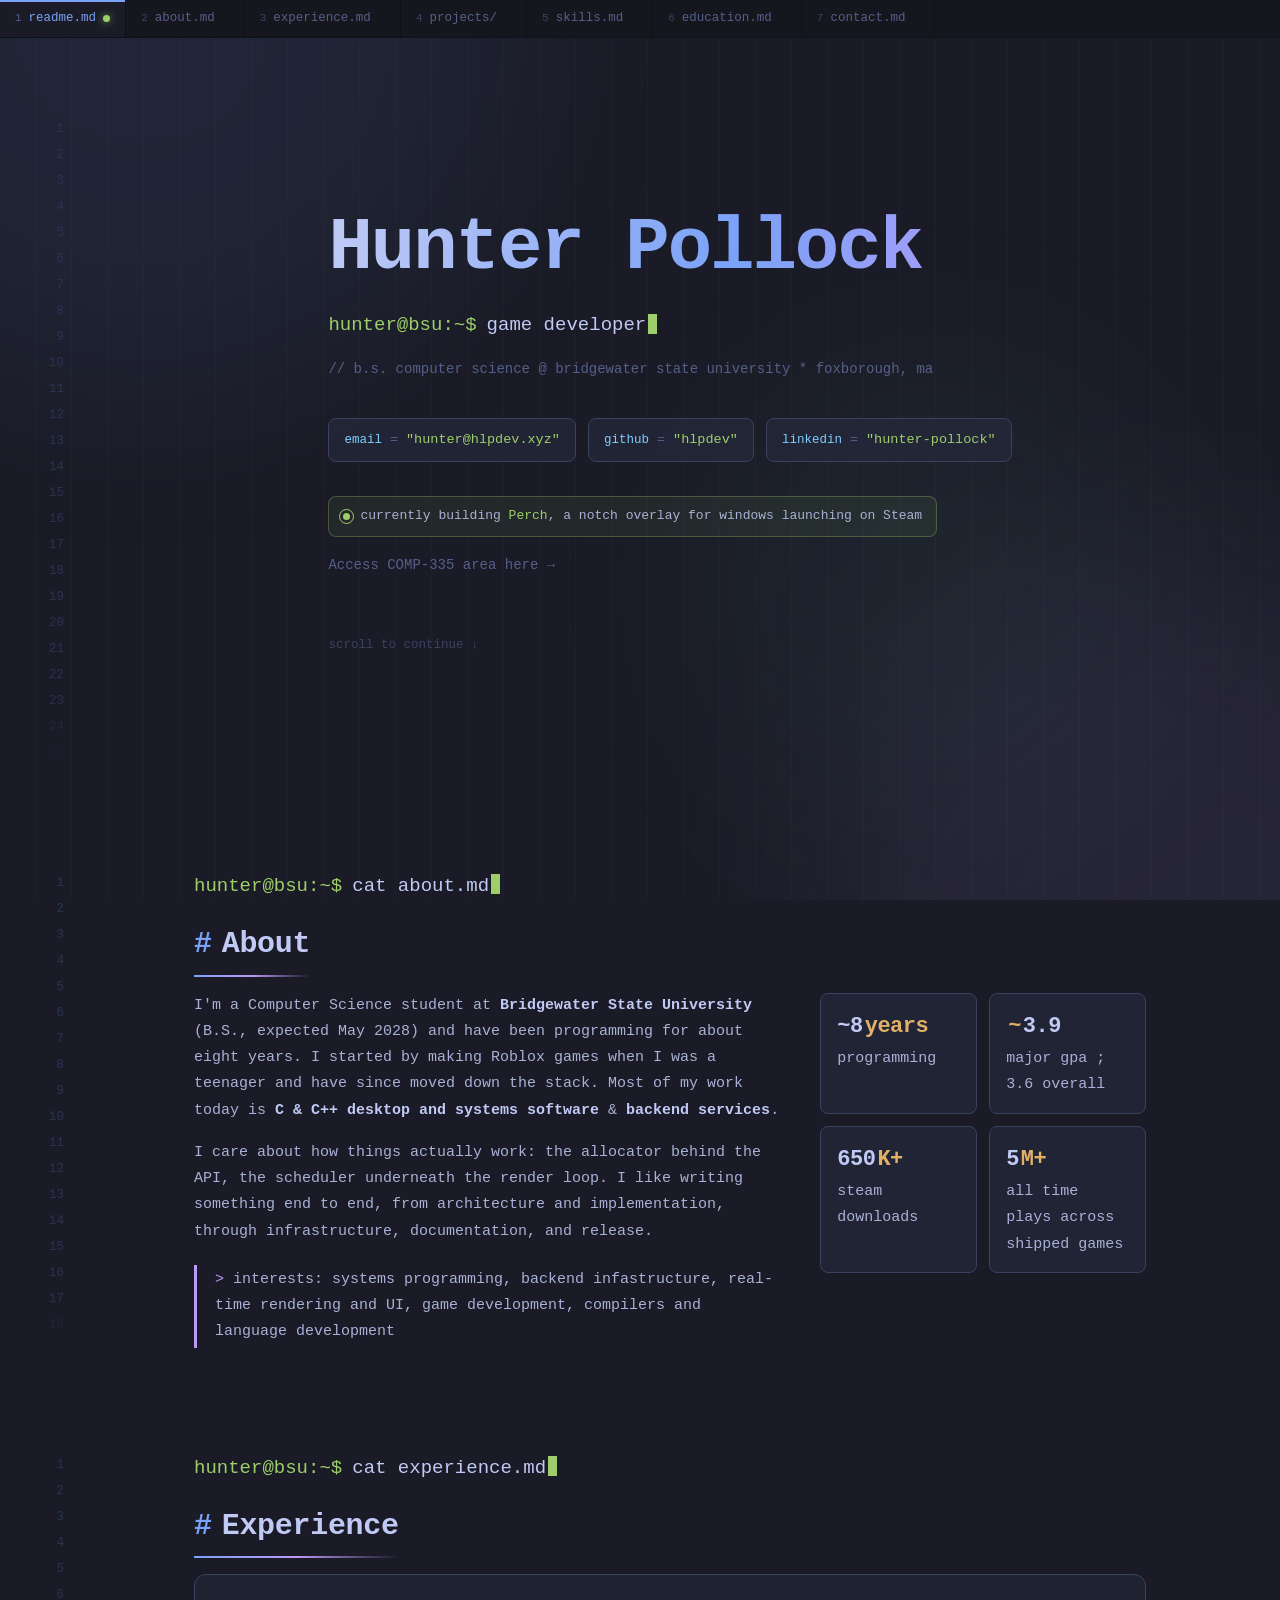
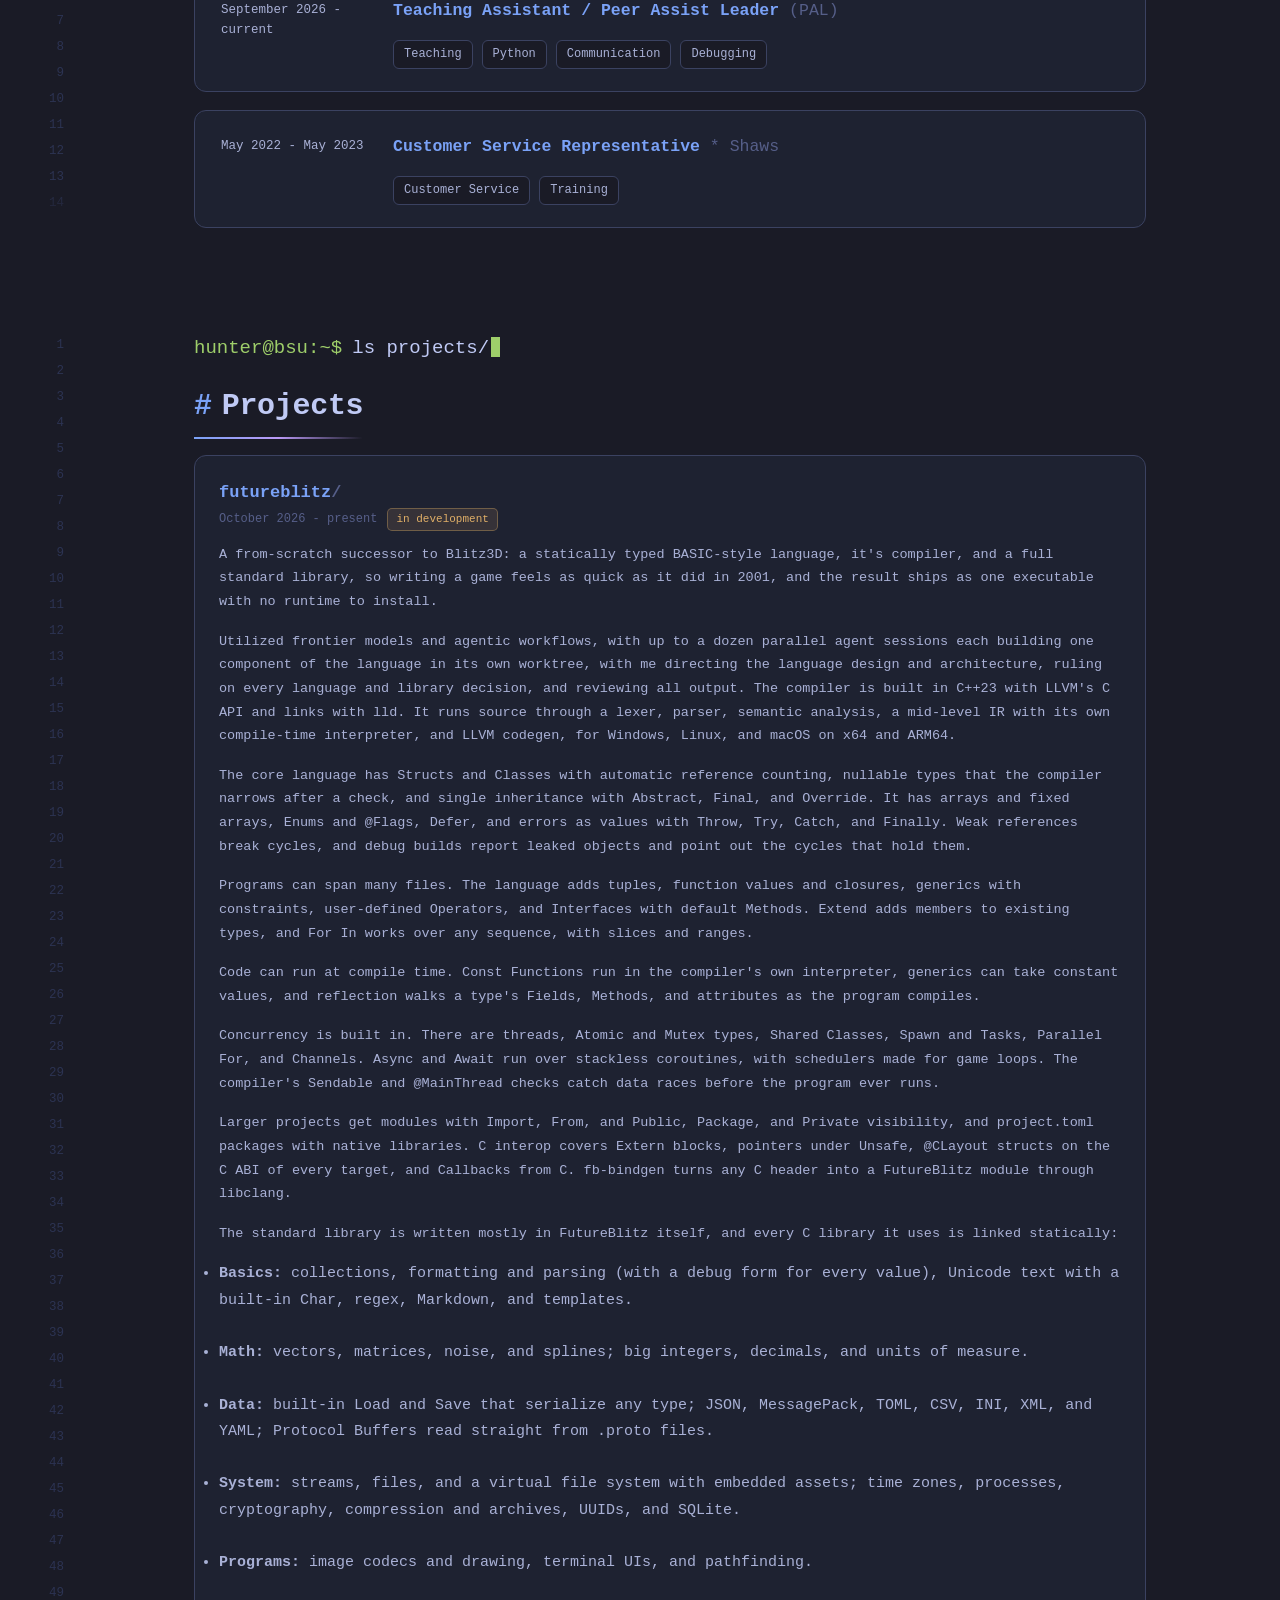
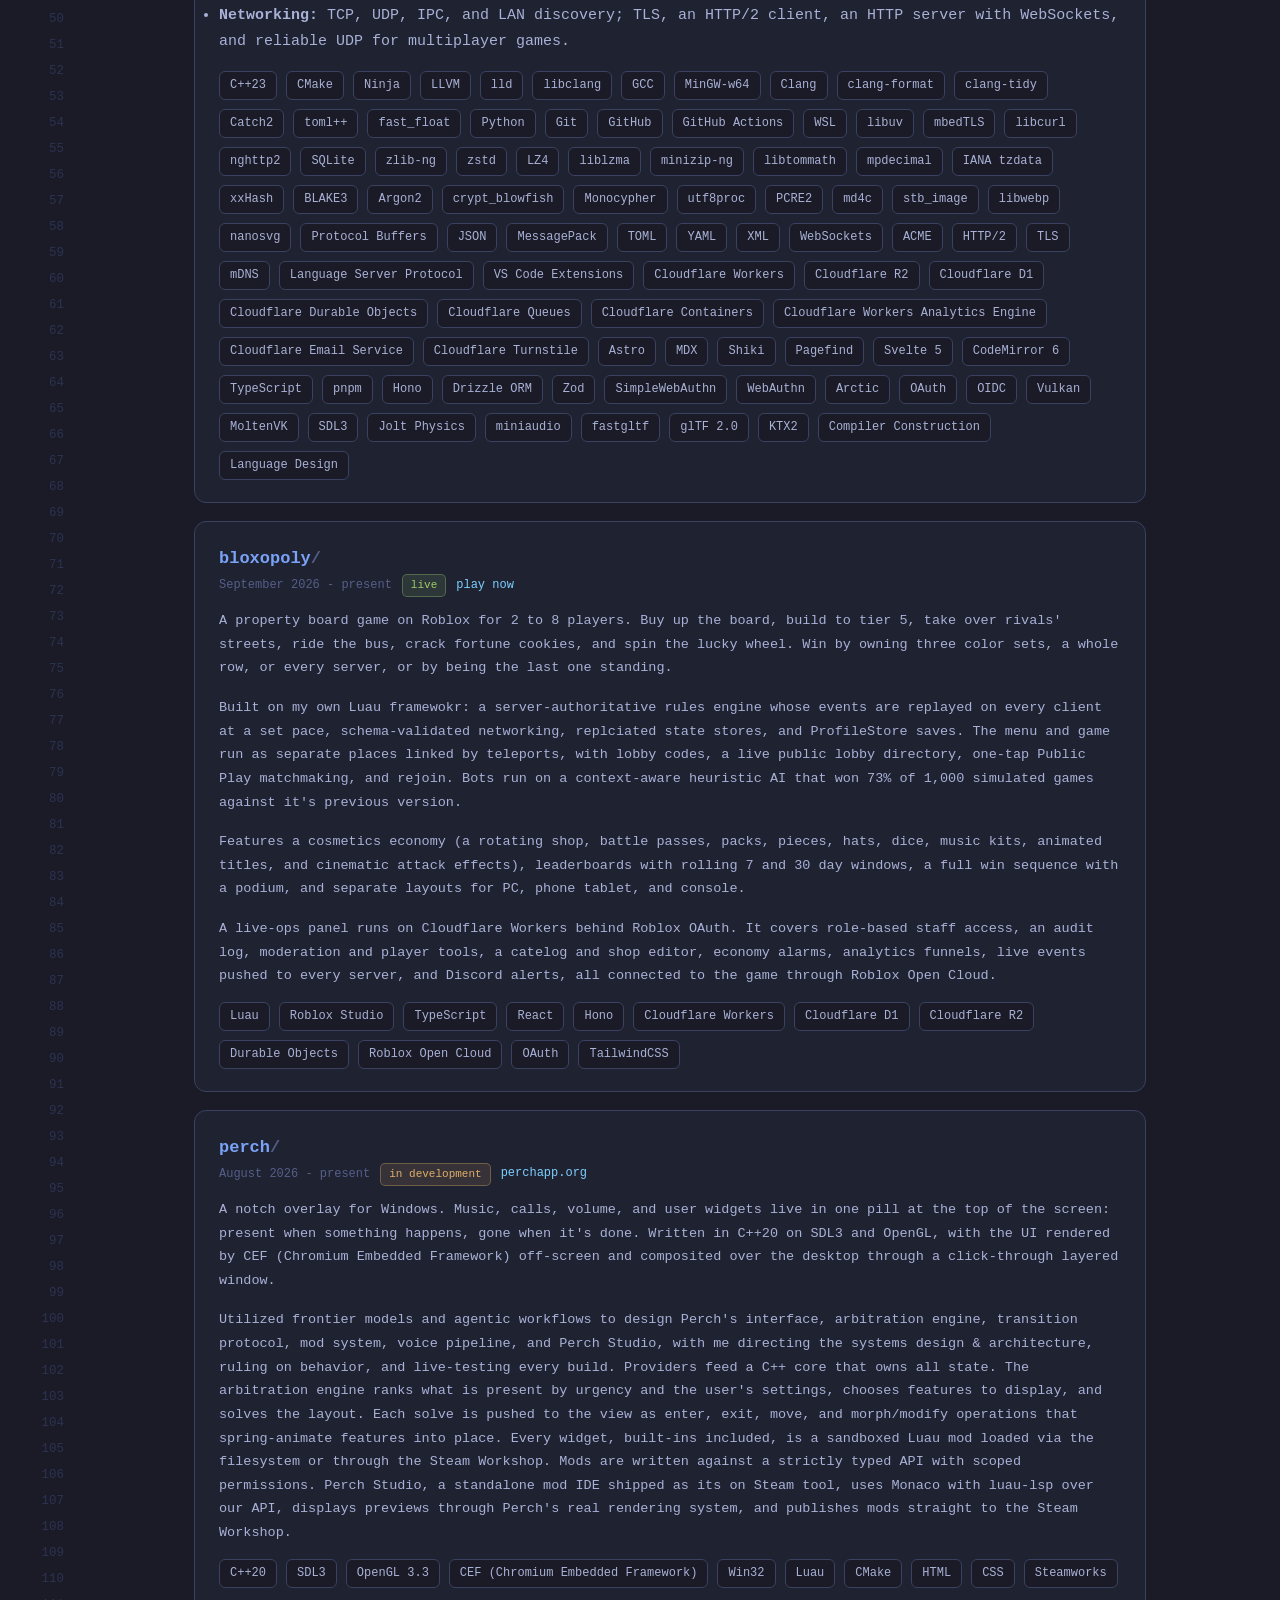
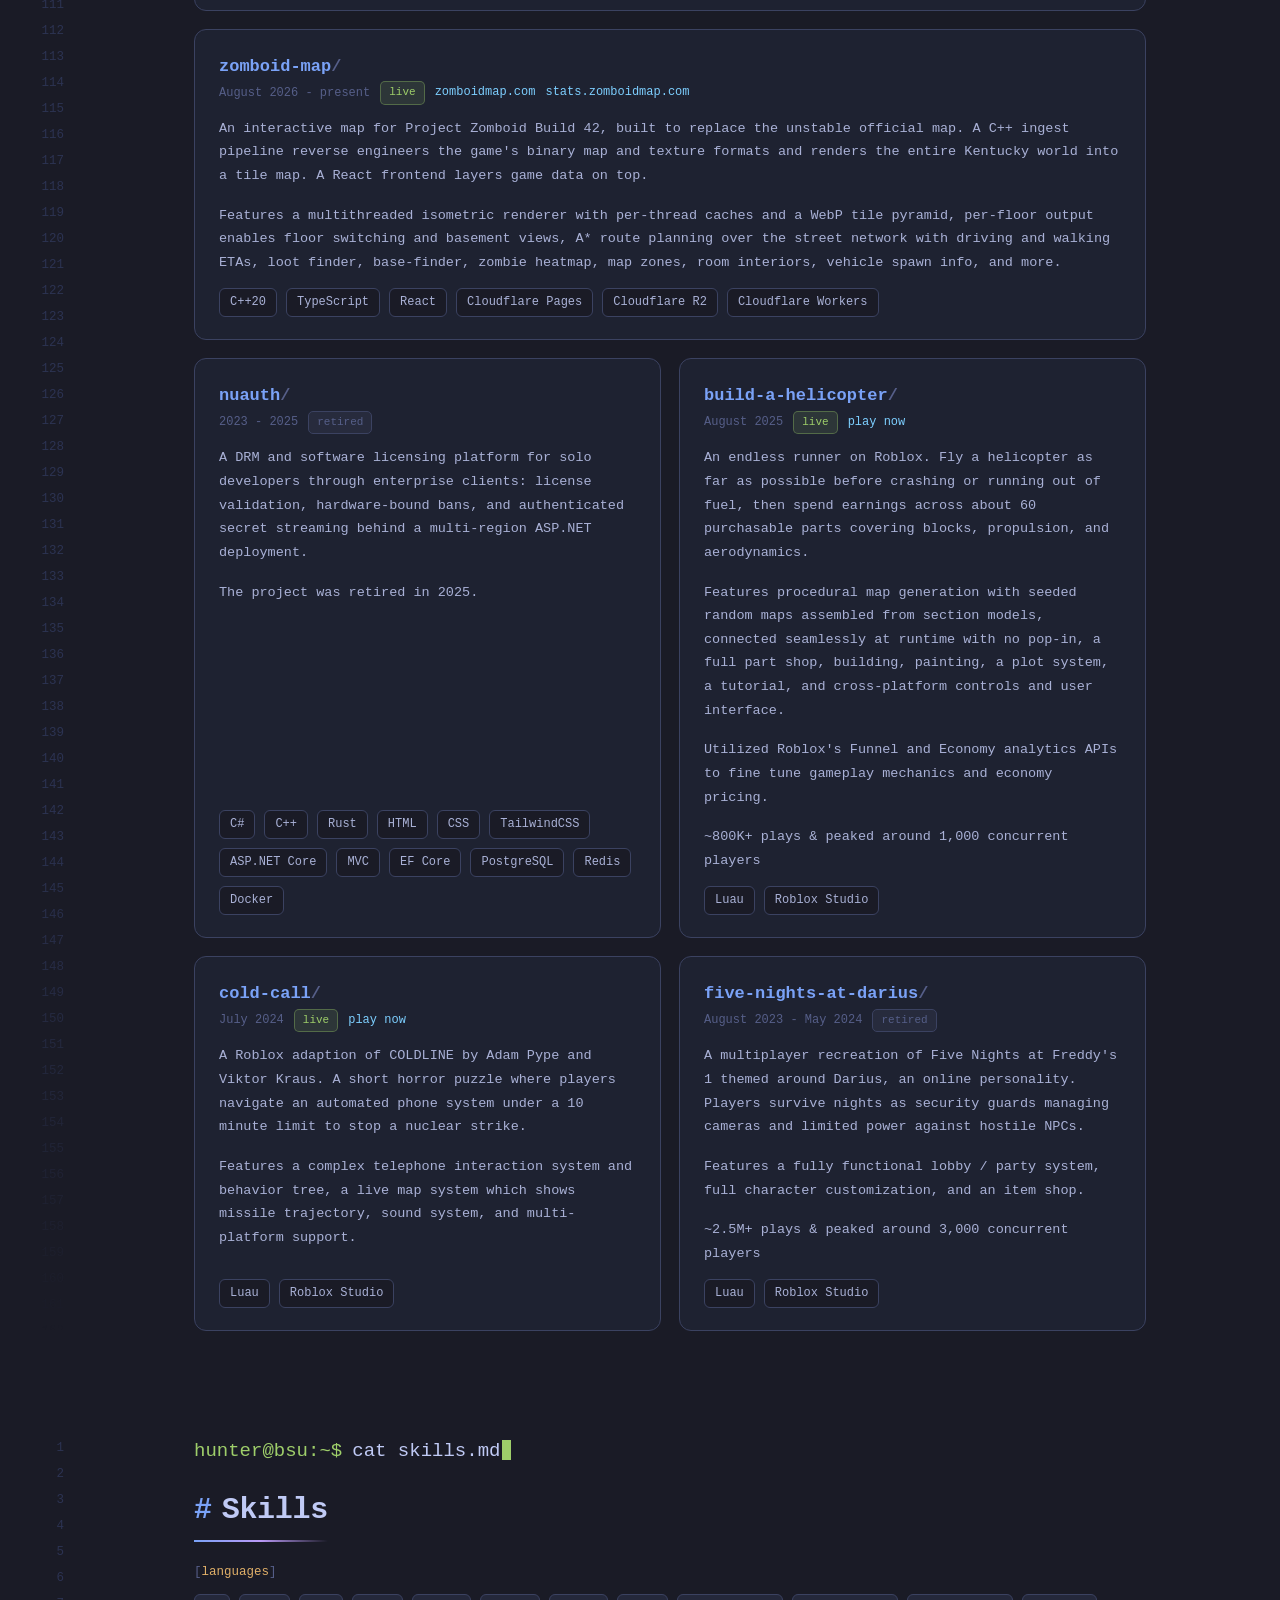
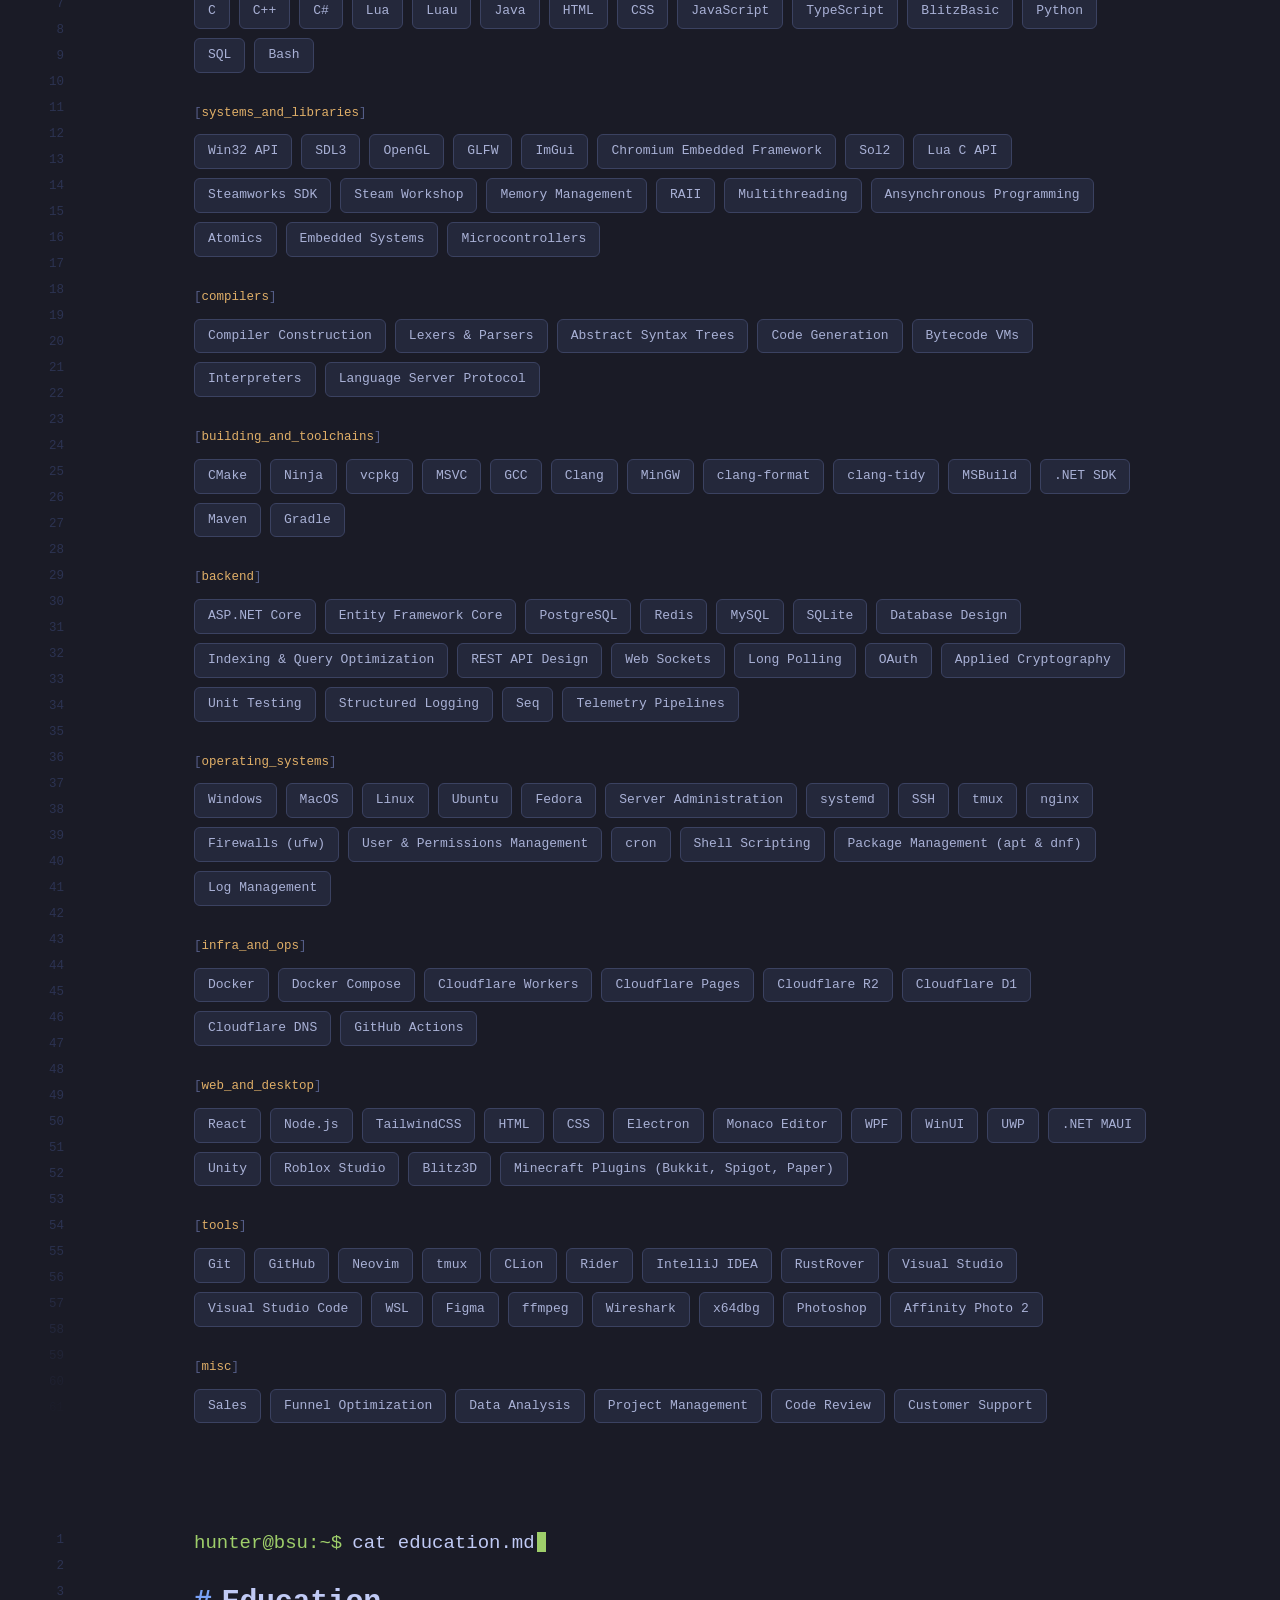
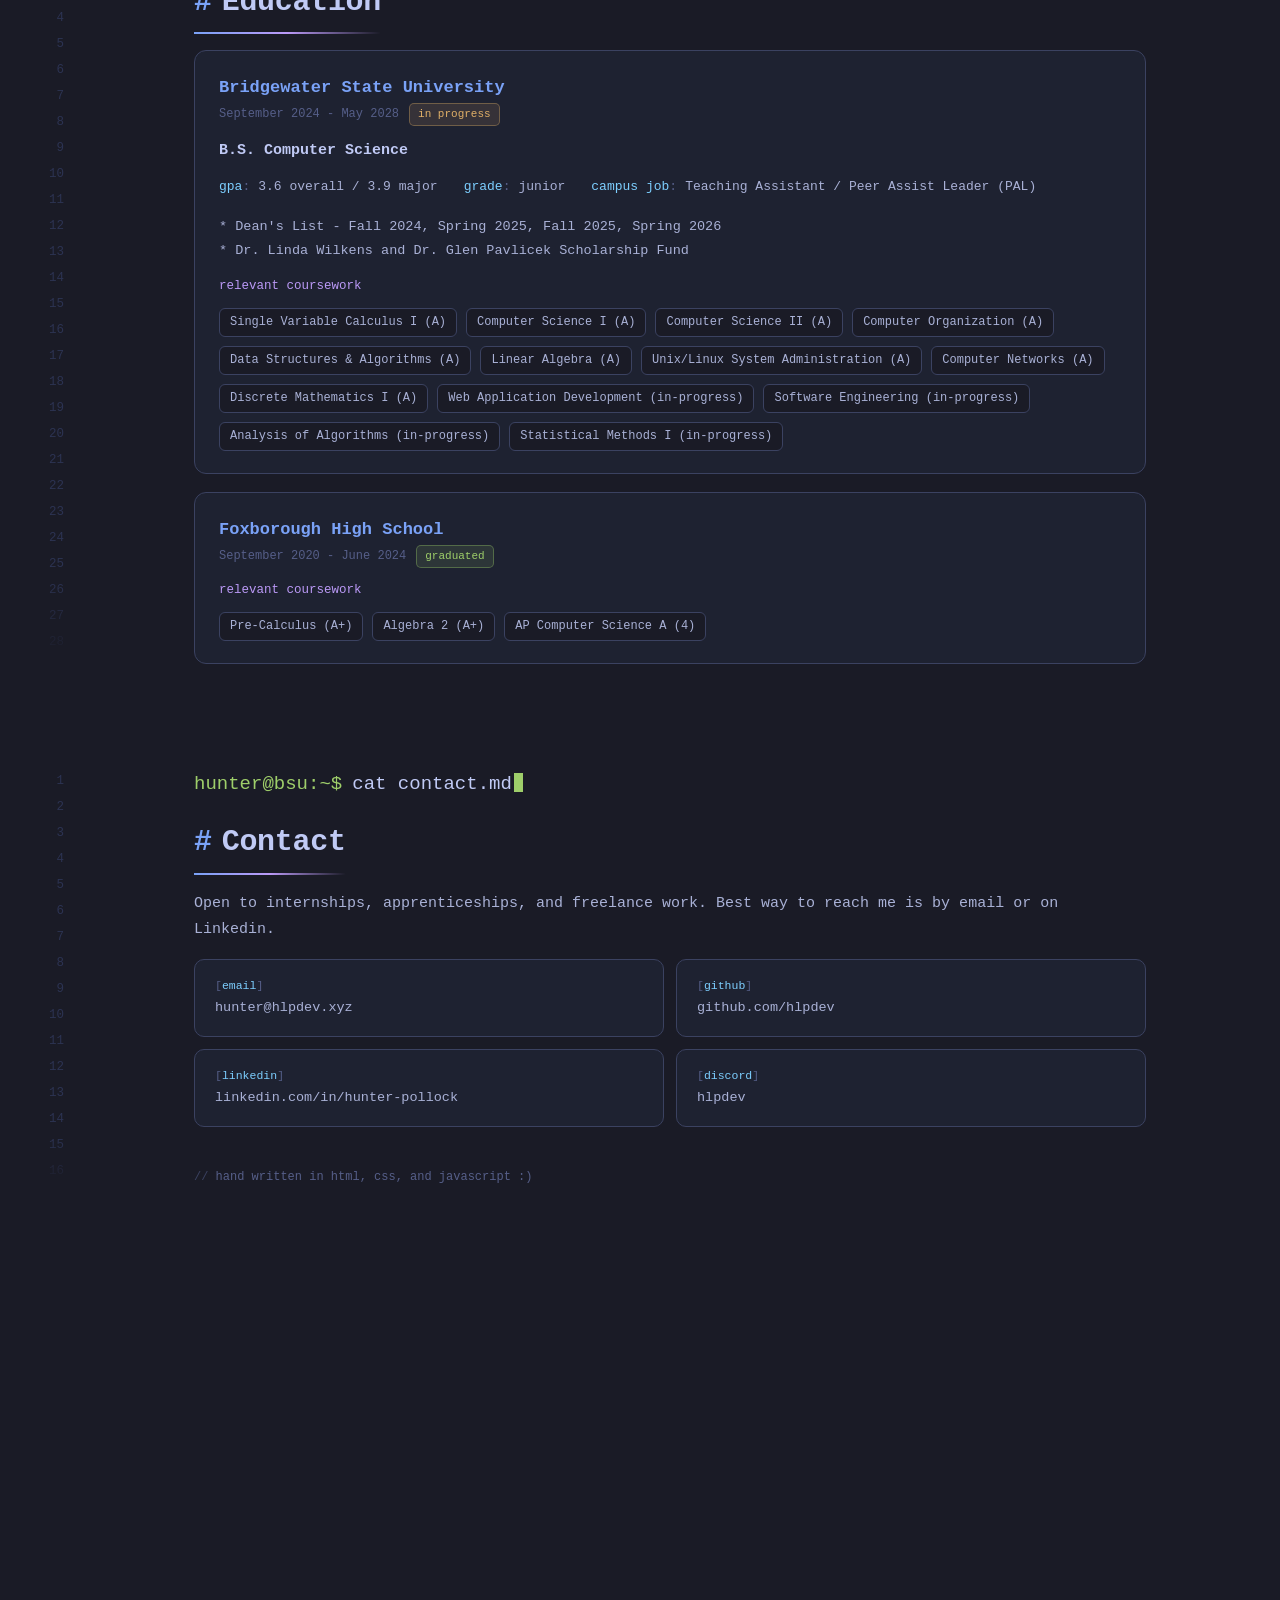
==== index.html @ 19de02ea "remove perch from experience, move to projects, add futureblitz" ====
<!DOCTYPE html>
<html lang="en">
    
    <head>
        <meta charset="utf-8">
        <link rel="stylesheet" href="./style.css">

        <title>Hunter Pollock - Portfolio</title>

        <!-- fixes scaling issues on mobile -->
        <meta name="viewport" content="width=device-width, initial-scale=1, viewport-fit=cover">
    </head>

    <body>

        <!-- background lines -->
        <div class="background">
            <div class="glare glare-1"></div> <!-- glare effect -->
            <div class="glare glare-2"></div> <!-- glare effect -->
            <div class="glare glare-3"></div> <!-- glare effect -->
        </div>
        <div class="mouse-glare"></div> <!-- glare effect for mouse -->

        <!-- top section tabs -->
        <nav id="top-tabs">
            <a href="#intro" class="tab tab-selected"><span class="tab-number">1</span>readme.md<span class="tab-dot"></span></a>
            <a href="#about" class="tab"><span class="tab-number">2</span>about.md<span class="tab-dot"></span></a>
            <a href="#experience" class="tab"><span class="tab-number">3</span>experience.md<span class="tab-dot"></span></a>
            <a href="#projects" class="tab"><span class="tab-number">4</span>projects/<span class="tab-dot"></span></a>
            <a href="#skills" class="tab"><span class="tab-number">5</span>skills.md<span class="tab-dot"></span></a>
            <a href="#education" class="tab"><span class="tab-number">6</span>education.md<span class="tab-dot"></span></a>
            <a href="#contact" class="tab"><span class="tab-number">7</span>contact.md<span class="tab-dot"></span></a>
        </nav>

        <!-- intro section -->
        <section id="intro">
            <div class="line-numbers"></div>

            <div class="section-content">
                <h1 class="intro-title large-text large-text-h2">Hunter Pollock</h1>

                <p class="console-text-line large-text large-text-h3"><span class="pr">hunter@bsu:~$</span><span id="console-text">software engineer</span><span class="cursor"></span></p>

                <p class="intro-subtitle large-text large-text-h4">// b.s. computer science @ bridgewater state university * foxborough, ma</p>

                <div class="boxes large-text large-text-h5">
                    <a class="box" href="mailto:hunter@hlpdev.xyz"><span class="key">email</span><span class="equals">=</span><span class="value">"hunter@hlpdev.xyz"</span></a>
                    <a class="box" href="https://github.com/hlpdev" target="_blank"><span class="key">github</span><span class="equals">=</span><span class="value">"hlpdev"</span></a>
                    <a class="box" href="https://linkedin.com/in/hunter-pollock" target="_blank"><span class="key">linkedin</span><span class="equals">=</span><span class="value">"hunter-pollock"</span></a>
                </div>

                <p class="current large-text large-text-h6"><span class="orb"></span><span>currently building <a href="https://perchapp.org" target="_blank">Perch</a>, a notch overlay for windows launching on Steam</span></p>

                <a class="intro-subtitle large-text large-test-h6" href="./comp335/comp335.html"><br>Access COMP-335 area here &rarr;</a>

                <p class="scroll-hint">scroll to continue &darr;</p>
            </div>
        </section>

        <!-- about section -->
        <section id="about">
            <div class="line-numbers"></div>

            <div class="section-content">
                <p class="console-text-line animate-in"><span class="pr">hunter@bsu:~$</span><span>cat about.md</span><span class="cursor"></span></p>

                <h2 class="animate-in"><span class="hashtag">#</span>About</h2>

                <div class="about-grid">
                    <div>
                        <p class="animate-in">
                            I'm a Computer Science student at <strong>Bridgewater State University</strong> 
                            (B.S., expected May 2028) and have been programming for about eight years. I 
                            started by making Roblox games when I was a teenager and have since moved down the
                            stack. Most of my work today is <strong>C & C++ desktop and 
                            systems software</strong> & <strong>backend services</strong>.
                        </p>

                        <p class="animate-in animate-in-1">
                            I care about how things actually work: the allocator behind the API, the scheduler 
                            underneath the render loop. I like writing something end to end, from architecture 
                            and implementation, through infrastructure, documentation, and release.
                        </p>

                        <p class="indent animate-in animate-in-2">
                            <span class="indent-arrow">&gt;</span> 
                            interests: systems programming, backend infastructure, real-time rendering and UI, 
                            game development, compilers and language development
                        </p>
                    </div>

                    <div class="statistics">
                        <div class="statistic animate-in"><span class="statistic-value">~8<i>years</i></span>programming</div>
                        <div class="statistic animate-in animate-in-1"><span class="statistic-value"><i>~</i>3.9</span>major gpa ; 3.6 overall</div>
                        <div class="statistic animate-in animate-in-2"><span class="statistic-value">650<i>K+</i></span>steam downloads</div>
                        <div class="statistic animate-in animate-in-3"><span class="statistic-value">5<i>M+</i></span>all time plays across shipped games</div>
                    </div>
                </div>
            </div>
        </section>

        <!-- experience section -->
        <section id="experience">
            <div class="line-numbers"></div>

            <div class="section-content">
                <p class="console-text-line animate-in"><span class="pr">hunter@bsu:~$</span><span>cat experience.md</span><span class="cursor"></span></p>

                <h2 class="animate-in"><span class="hashtag">#</span>Experience</h2>

                <div class="experience">

                    <!-- pal -->
                    <div class="experience-item animate-in animate-in-2">
                        <div class="experience-when"><b>September 2026 - current</b></div>
                        <div>
                            <h3><span class="experience-title">Teaching Assistant / Peer Assist Leader</span><span class="experience-subtitle"> (PAL)</span></h3>

                            <div class="tags">
                                <span class="tag">Teaching</span>
                                <span class="tag">Python</span>
                                <span class="tag">Communication</span>
                                <span class="tag">Debugging</span>
                            </div>
                        </div>
                    </div>

                    <!-- shaws -->
                    <div class="experience-item animate-in animate-in-3">
                        <div class="experience-when"><b>May 2022 - May 2023</b></div>
                        <div>
                            <h3><span class="experience-title">Customer Service Representative</span><span class="experience-subtitle"> * Shaws</span></h3>

                            <div class="tags">
                                <span class="tag">Customer Service</span><span class="tag">Training</span>
                            </div>
                        </div>
                    </div>

                </div>
            </div>
        </section>

        <!-- projects section -->
        <section id="projects">
            <div class="line-numbers"></div>

            <div class="section-content">
                <p class="console-text-line animate-in"><span class="pr">hunter@bsu:~$</span><span>ls projects/</span><span class="cursor"></span></p>

                <h2 class="animate-in"><span class="hashtag">#</span>Projects</h2>

                <div class="cards">

                    <!-- futureblitz -->
                    <div class="card card-wide animate-in">
                        <div class="card-header">
                            <h3><span class="card-title">futureblitz</span><span class="card-slash">/</span></h3>

                            <span class="card-meta">
                                October 2026 - present
                                <span class="status status-development">in development</span>
                            </span>
                        </div>

                        <p class="card-description">
                            A from-scratch successor to Blitz3D: a statically typed BASIC-style language, it's compiler, and a full
                            standard library, so writing a game feels as quick as it did in 2001, and the result ships as one 
                            executable with no runtime to install.
                        </p>
                        <p class="card-description">
                            Utilized frontier models and agentic workflows, with up to a dozen parallel agent sessions each building
                            one component of the language in its own worktree, with me directing the language design and architecture,
                            ruling on every language and library decision, and reviewing all output. The compiler is built in C++23 with
                            LLVM's C API and links with lld. It runs source through a lexer, parser, semantic analysis, a mid-level IR
                            with its own compile-time interpreter, and LLVM codegen, for Windows, Linux, and macOS on x64 and ARM64.
                        </p>
                        <p class="card-description">
                            The core language has Structs and Classes with automatic reference counting, nullable types that the 
                            compiler narrows after a check, and single inheritance with Abstract, Final, and Override. It has arrays
                            and fixed arrays, Enums and @Flags, Defer, and errors as values with Throw, Try, Catch, and Finally. Weak
                            references break cycles, and debug builds report leaked objects and point out the cycles that hold them.
                        </p>
                        <p class="card-description">
                            Programs can span many files. The language adds tuples, function values and closures, generics with
                            constraints, user-defined Operators, and Interfaces with default Methods. Extend adds members to
                            existing types, and For In works over any sequence, with slices and ranges.
                        </p>
                        <p class="card-description">
                            Code can run at compile time. Const Functions run in the compiler's own interpreter, generics can take
                            constant values, and reflection walks a type's Fields, Methods, and attributes as the program compiles.
                        </p>
                        <p class="card-description">
                            Concurrency is built in. There are threads, Atomic and Mutex types, Shared Classes, Spawn and Tasks,
                            Parallel For, and Channels. Async and Await run over stackless coroutines, with schedulers made for
                            game loops. The compiler's Sendable and @MainThread checks catch data races before the program ever runs.
                        </p>
                        <p class="card-description">
                            Larger projects get modules with Import, From, and Public, Package, and Private visibility, and project.toml
                            packages with native libraries. C interop covers Extern blocks, pointers under Unsafe, @CLayout structs on
                            the C ABI of every target, and Callbacks from C. fb-bindgen turns any C header into a FutureBlitz module
                            through libclang.
                        </p>
                        <p class="card-description">
                            The standard library is written mostly in FutureBlitz itself, and every C library it uses is linked statically:
                            <br>
                            <ul>
                                <li>
                                    <b>Basics:</b> collections, formatting and parsing (with a debug form for every value), Unicode text with
                                    a built-in Char, regex, Markdown, and templates.
                                </li>
                                <br>
                                <li>
                                    <b>Math:</b> vectors, matrices, noise, and splines; big integers, decimals, and units of measure.
                                </li>
                                <br>
                                <li>
                                    <b>Data:</b> built-in Load and Save that serialize any type; JSON, MessagePack, TOML, CSV, INI, XML,
                                    and YAML; Protocol Buffers read straight from .proto files.
                                </li>
                                <br>
                                <li>
                                    <b>System:</b> streams, files, and a virtual file system with embedded assets; time zones, processes,
                                    cryptography, compression and archives, UUIDs, and SQLite.
                                </li>
                                <br>
                                <li>
                                    <b>Programs:</b> image codecs and drawing, terminal UIs, and pathfinding.
                                </li>
                                <br>
                                <li>
                                    <b>Networking:</b> TCP, UDP, IPC, and LAN discovery; TLS, an HTTP/2 client, an HTTP server with 
                                    WebSockets, and reliable UDP for multiplayer games.
                                </li>
                            </ul>
                        </p>

                        <div class="tags">
                            <span class="tag">C++23</span>
                            <span class="tag">CMake</span>
                            <span class="tag">Ninja</span>
                            <span class="tag">LLVM</span>
                            <span class="tag">lld</span>
                            <span class="tag">libclang</span>
                            <span class="tag">GCC</span>
                            <span class="tag">MinGW-w64</span>
                            <span class="tag">Clang</span>
                            <span class="tag">clang-format</span>
                            <span class="tag">clang-tidy</span>
                            <span class="tag">Catch2</span>
                            <span class="tag">toml++</span>
                            <span class="tag">fast_float</span>
                            <span class="tag">Python</span>
                            <span class="tag">Git</span>
                            <span class="tag">GitHub</span>
                            <span class="tag">GitHub Actions</span>
                            <span class="tag">WSL</span>
                            <span class="tag">libuv</span>
                            <span class="tag">mbedTLS</span>
                            <span class="tag">libcurl</span>
                            <span class="tag">nghttp2</span>
                            <span class="tag">SQLite</span>
                            <span class="tag">zlib-ng</span>
                            <span class="tag">zstd</span>
                            <span class="tag">LZ4</span>
                            <span class="tag">liblzma</span>
                            <span class="tag">minizip-ng</span>
                            <span class="tag">libtommath</span>
                            <span class="tag">mpdecimal</span>
                            <span class="tag">IANA tzdata</span>
                            <span class="tag">xxHash</span>
                            <span class="tag">BLAKE3</span>
                            <span class="tag">Argon2</span>
                            <span class="tag">crypt_blowfish</span>
                            <span class="tag">Monocypher</span>
                            <span class="tag">utf8proc</span>
                            <span class="tag">PCRE2</span>
                            <span class="tag">md4c</span>
                            <span class="tag">stb_image</span>
                            <span class="tag">libwebp</span>
                            <span class="tag">nanosvg</span>
                            <span class="tag">Protocol Buffers</span>
                            <span class="tag">JSON</span>
                            <span class="tag">MessagePack</span>
                            <span class="tag">TOML</span>
                            <span class="tag">YAML</span>
                            <span class="tag">XML</span>
                            <span class="tag">WebSockets</span>
                            <span class="tag">ACME</span>
                            <span class="tag">HTTP/2</span>
                            <span class="tag">TLS</span>
                            <span class="tag">mDNS</span>
                            <span class="tag">Language Server Protocol</span>
                            <span class="tag">VS Code Extensions</span>
                            <span class="tag">Cloudflare Workers</span>
                            <span class="tag">Cloudflare R2</span>
                            <span class="tag">Cloudflare D1</span>
                            <span class="tag">Cloudflare Durable Objects</span>
                            <span class="tag">Cloudflare Queues</span>
                            <span class="tag">Cloudflare Containers</span>
                            <span class="tag">Cloudflare Workers Analytics Engine</span>
                            <span class="tag">Cloudflare Email Service</span>
                            <span class="tag">Cloudflare Turnstile</span>
                            <span class="tag">Astro</span>
                            <span class="tag">MDX</span>
                            <span class="tag">Shiki</span>
                            <span class="tag">Pagefind</span>
                            <span class="tag">Svelte 5</span>
                            <span class="tag">CodeMirror 6</span>
                            <span class="tag">TypeScript</span>
                            <span class="tag">pnpm</span>
                            <span class="tag">Hono</span>
                            <span class="tag">Drizzle ORM</span>
                            <span class="tag">Zod</span>
                            <span class="tag">SimpleWebAuthn</span>
                            <span class="tag">WebAuthn</span>
                            <span class="tag">Arctic</span>
                            <span class="tag">OAuth</span>
                            <span class="tag">OIDC</span>
                            <span class="tag">Vulkan</span>
                            <span class="tag">MoltenVK</span>
                            <span class="tag">SDL3</span>
                            <span class="tag">Jolt Physics</span>
                            <span class="tag">miniaudio</span>
                            <span class="tag">fastgltf</span>
                            <span class="tag">glTF 2.0</span>
                            <span class="tag">KTX2</span>
                            <span class="tag">Compiler Construction</span>
                            <span class="tag">Language Design</span>
                        </div>
                    </div>

                    <!-- bloxopoly -->
                    <div class="card card-wide animate-in">
                        <div class="card-header">
                            <h3><span class="card-title">bloxopoly</span><span class="card-slash">/</span></h3>

                            <span class="card-meta">
                                September 2026 - present
                                <span class="status status-live">live</span>
                                <span class="card-links"><a href="https://www.roblox.com/games/89978019328773/Bloxopoly" target="_blank">play now</a></span>
                            </span>
                        </div>

                        <p class="card-description">
                            A property board game on Roblox for 2 to 8 players. Buy up the board, build to tier 5, take over rivals'
                            streets, ride the bus, crack fortune cookies, and spin the lucky wheel. Win by owning three color sets, 
                            a whole row, or every server, or by being the last one standing.
                        </p>
                        <p class="card-description">
                            Built on my own Luau framewokr: a server-authoritative rules engine whose events are replayed on every
                            client at a set pace, schema-validated networking, replciated state stores, and ProfileStore saves. The
                            menu and game run as separate places linked by teleports, with lobby codes, a live public lobby directory,
                            one-tap Public Play matchmaking, and rejoin. Bots run on a context-aware heuristic AI that won 73% of 1,000 
                            simulated games against it's previous version.
                        </p>
                        <p class="card-description">
                            Features a cosmetics economy (a rotating shop, battle passes, packs, pieces, hats, dice, music kits, 
                            animated titles, and cinematic attack effects), leaderboards with rolling 7 and 30 day windows, a full
                            win sequence with a podium, and separate layouts for PC, phone tablet, and console.
                        </p>
                        <p class="card-description">
                            A live-ops panel runs on Cloudflare Workers behind Roblox OAuth. It covers role-based staff access, an
                            audit log, moderation and player tools, a catelog and shop editor, economy alarms, analytics funnels, 
                            live events pushed to every server, and Discord alerts, all connected to the game through Roblox Open
                            Cloud.
                        </p>

                        <div class="tags">
                            <span class="tag">Luau</span>
                            <span class="tag">Roblox Studio</span>
                            <span class="tag">TypeScript</span>
                            <span class="tag">React</span>
                            <span class="tag">Hono</span>
                            <span class="tag">Cloudflare Workers</span>
                            <span class="tag">Cloudflare D1</span>
                            <span class="tag">Cloudflare R2</span>
                            <span class="tag">Durable Objects</span>
                            <span class="tag">Roblox Open Cloud</span>
                            <span class="tag">OAuth</span>
                            <span class="tag">TailwindCSS</span>
                        </div>
                    </div>

                    <!-- perch -->
                    <div class="card card-wide animate-in">
                        <div class="card-header">
                            <h3><span class="card-title">perch</span><span class="card-slash">/</span></h3>

                            <span class="card-meta">
                                August 2026 - present
                                <span class="status status-development">in development</span>
                                <span class="card-links"><a href="https://perchapp.org" target="_blank">perchapp.org</a></span>
                            </span>
                        </div>

                        <p class="card-description">
                            A notch overlay for Windows. Music, calls, volume, and user widgets live in one pill 
                            at the top of the screen: present when something happens, gone when it's done. Written 
                            in C++20 on SDL3 and OpenGL, with the UI rendered by CEF (Chromium Embedded Framework) 
                            off-screen and composited over the desktop through a click-through layered window.
                        </p>
                        <p class="card-description">
                            Utilized frontier models and agentic workflows to design Perch's interface, 
                            arbitration engine, transition protocol, mod system, voice pipeline, and Perch Studio, 
                            with me directing the systems design & architecture, ruling on behavior, and 
                            live-testing every build. Providers feed a C++ core that owns all state. The 
                            arbitration engine ranks what is present by urgency and the user's settings, 
                            chooses features to display, and solves the layout. Each solve is pushed to 
                            the view as enter, exit, move, and morph/modify operations that spring-animate 
                            features into place. Every widget, built-ins included, is a sandboxed Luau mod 
                            loaded via the filesystem or through the Steam Workshop. Mods are written against 
                            a strictly typed API with scoped permissions. Perch Studio, a standalone mod IDE 
                            shipped as its on Steam tool, uses Monaco with luau-lsp over our API, displays 
                            previews through Perch's real rendering system, and publishes mods straight to 
                            the Steam Workshop.
                        </p>

                        <div class="tags">
                            <span class="tag">C++20</span>
                            <span class="tag">SDL3</span>
                            <span class="tag">OpenGL 3.3</span>
                            <span class="tag">CEF (Chromium Embedded Framework)</span>
                            <span class="tag">Win32</span>
                            <span class="tag">Luau</span>
                            <span class="tag">CMake</span>
                            <span class="tag">HTML</span>
                            <span class="tag">CSS</span>
                            <span class="tag">Steamworks</span>
                        </div>
                    </div>

                    <!-- zomboid map -->
                    <div class="card card-wide animate-in">
                        <div class="card-header">
                            <h3><span class="card-title">zomboid-map</span><span class="card-slash">/</span></h3>

                            <span class="card-meta">
                                August 2026 - present
                                <span class="status status-live">live</span>
                                <span class="card-links"><a href="https://zomboidmap.com" target="_blank">zomboidmap.com</a></span>
                                <span class="card-links"><a href="https://stats.zomboidmap.com" target="_blank">stats.zomboidmap.com</a></span>
                            </span>
                        </div>

                        <p class="card-description">
                            An interactive map for Project Zomboid Build 42, built to
                            replace the unstable official map. A C++ ingest pipeline
                            reverse engineers the game's binary map and texture formats
                            and renders the entire Kentucky world into a tile map. A
                            React frontend layers game data on top.
                        </p>

                        <p class="card-description">
                            Features a multithreaded isometric renderer with per-thread caches 
                            and a WebP tile pyramid, per-floor output enables floor switching 
                            and basement views, A* route planning over the street network with 
                            driving and walking ETAs, loot finder, base-finder, zombie heatmap, 
                            map zones, room interiors, vehicle spawn info, and more.
                        </p>

                        <div class="tags">
                            <span class="tag">C++20</span>
                            <span class="tag">TypeScript</span>
                            <span class="tag">React</span>
                            <span class="tag">Cloudflare Pages</span>
                            <span class="tag">Cloudflare R2</span>
                            <span class="tag">Cloudflare Workers</span>
                        </div>
                    </div>

                    <!-- nuauth -->
                    <div class="card animate-in">
                        <div class="card-header">
                            <h3><span class="card-title">nuauth</span><span class="card-slash">/</span></h3>

                            <span class="card-meta">
                                2023 - 2025
                                <span class="status status-retired">retired</span>
                            </span>
                        </div>

                        <p class="card-description">
                            A DRM and software licensing platform for solo developers through enterprise 
                            clients: license validation, hardware-bound bans, and authenticated secret 
                            streaming behind a multi-region ASP.NET deployment.
                        </p>

                        <p class="card-description">
                            The project was retired in 2025.
                        </p>

                        <div class="tags">
                            <span class="tag">C#</span>
                            <span class="tag">C++</span>
                            <span class="tag">Rust</span>
                            <span class="tag">HTML</span>
                            <span class="tag">CSS</span>
                            <span class="tag">TailwindCSS</span>
                            <span class="tag">ASP.NET Core</span>
                            <span class="tag">MVC</span>
                            <span class="tag">EF Core</span>
                            <span class="tag">PostgreSQL</span>
                            <span class="tag">Redis</span>
                            <span class="tag">Docker</span>
                        </div>
                    </div>

                    <!-- build a helicopter -->
                    <div class="card animate-in">
                        <div class="card-header">
                            <h3><span class="card-title">build-a-helicopter</span><span class="card-slash">/</span></h3>

                            <span class="card-meta">
                                August 2025
                                <span class="status status-live">live</span>
                                <span class="card-links"><a href="https://www.roblox.com/games/129429860800233/Build-A-Helicopter" target="_blank">play now</a></span>
                            </span>
                        </div>

                        <p class="card-description">
                            An endless runner on Roblox. Fly a helicopter as far
                            as possible before crashing or running out of fuel, then
                            spend earnings across about 60 purchasable parts covering
                            blocks, propulsion, and aerodynamics.
                        </p>

                        <p class="card-description">
                            Features procedural map generation with seeded random maps 
                            assembled from section models, connected seamlessly at runtime 
                            with no pop-in, a full part shop, building, painting, a plot system,
                            a tutorial, and cross-platform controls and user interface.
                        </p>

                        <p class="card-description">
                            Utilized Roblox's Funnel and Economy analytics APIs to fine tune
                            gameplay mechanics and economy pricing.
                        </p>

                        <p class="card-description">
                            ~800K+ plays & peaked around 1,000 concurrent players
                        </p>

                        <div class="tags">
                            <span class="tag">Luau</span>
                            <span class="tag">Roblox Studio</span>
                        </div>
                    </div>

                    <!-- cold call -->
                    <div class="card animate-in">
                        <div class="card-header">
                            <h3><span class="card-title">cold-call</span><span class="card-slash">/</span></h3>

                            <span class="card-meta">
                                July 2024
                                <span class="status status-live">live</span>
                                <span class="card-links"><a href="https://www.roblox.com/games/18537864834/COLD-CALL" target="_blank">play now</a></span>
                            </span>
                        </div>

                        <p class="card-description">
                            A Roblox adaption of COLDLINE by Adam Pype and Viktor Kraus.
                            A short horror puzzle where players navigate an automated phone
                            system under a 10 minute limit to stop a nuclear strike.
                        </p>

                        <p class="card-description">
                            Features a complex telephone interaction system and behavior tree,
                            a live map system which shows missile trajectory, sound system, and
                            multi-platform support.
                        </p>

                        <div class="tags">
                            <span class="tag">Luau</span>
                            <span class="tag">Roblox Studio</span>
                        </div>
                    </div>

                    <!-- five nights at darius -->
                    <div class="card animate-in">
                        <div class="card-header">
                            <h3><span class="card-title">five-nights-at-darius</span><span class="card-slash">/</span></h3>

                            <span class="card-meta">
                                August 2023 - May 2024
                                <span class="status status-retired">retired</span>
                            </span>
                        </div>

                        <p class="card-description">
                            A multiplayer recreation of Five Nights at Freddy's 1 themed
                            around Darius, an online personality. Players survive nights as
                            security guards managing cameras and limited power against
                            hostile NPCs.
                        </p>

                        <p class="card-description">
                            Features a fully functional lobby / party system, full character
                            customization, and an item shop.
                        </p>

                        <p class="card-description">
                            ~2.5M+ plays & peaked around 3,000 concurrent players
                        </p>

                        <div class="tags">
                            <span class="tag">Luau</span>
                            <span class="tag">Roblox Studio</span>
                        </div>
                    </div>
                </div>
            </div>
        </section>

        <!-- skills section -->
        <section id="skills">
            <div class="line-numbers"></div>

            <div class="section-content">
                <p class="console-text-line animate-in"><span class="pr">hunter@bsu:~$</span><span>cat skills.md</span><span class="cursor"></span></p>

                <h2 class="animate-in"><span class="hashtag">#</span>Skills</h2>

                <div class="skills animate-in">
                    <h3 class="skills-title"><span class="skills-title-gray">[</span>languages<span class="skills-title-gray">]</span></h3>

                    <div class="tags">
                        <span class="tag">C</span>
                        <span class="tag">C++</span>
                        <span class="tag">C#</span>
                        <span class="tag">Lua</span>
                        <span class="tag">Luau</span>
                        <span class="tag">Java</span>
                        <span class="tag">HTML</span>
                        <span class="tag">CSS</span>
                        <span class="tag">JavaScript</span>
                        <span class="tag">TypeScript</span>
                        <span class="tag">BlitzBasic</span>
                        <span class="tag">Python</span>
                        <span class="tag">SQL</span>
                        <span class="tag">Bash</span>
                    </div>
                </div>

                <div class="skills animate-in">
                    <h3 class="skills-title"><span class="skills-title-gray">[</span>systems_and_libraries<span class="skills-title-gray">]</span></h3>

                    <div class="tags">
                        <span class="tag">Win32 API</span>
                        <span class="tag">SDL3</span>
                        <span class="tag">OpenGL</span>
                        <span class="tag">GLFW</span>
                        <span class="tag">ImGui</span>
                        <span class="tag">Chromium Embedded Framework</span>
                        <span class="tag">Sol2</span>
                        <span class="tag">Lua C API</span>
                        <span class="tag">Steamworks SDK</span>
                        <span class="tag">Steam Workshop</span>
                        <span class="tag">Memory Management</span>
                        <span class="tag">RAII</span>
                        <span class="tag">Multithreading</span>
                        <span class="tag">Ansynchronous Programming</span>
                        <span class="tag">Atomics</span>
                        <span class="tag">Embedded Systems</span>
                        <span class="tag">Microcontrollers</span>
                    </div>
                </div>

                <div class="skills animate-in">
                    <h3 class="skills-title"><span class="skills-title-gray">[</span>compilers<span class="skills-title-gray">]</span></h3>

                    <div class="tags">
                        <span class="tag">Compiler Construction</span>
                        <span class="tag">Lexers & Parsers</span>
                        <span class="tag">Abstract Syntax Trees</span>
                        <span class="tag">Code Generation</span>
                        <span class="tag">Bytecode VMs</span>
                        <span class="tag">Interpreters</span>
                        <span class="tag">Language Server Protocol</span>
                    </div>
                </div>

                <div class="skills animate-in">
                    <h3 class="skills-title"><span class="skills-title-gray">[</span>building_and_toolchains<span class="skills-title-gray">]</span></h3>

                    <div class="tags">
                        <span class="tag">CMake</span>
                        <span class="tag">Ninja</span>
                        <span class="tag">vcpkg</span>
                        <span class="tag">MSVC</span>
                        <span class="tag">GCC</span>
                        <span class="tag">Clang</span>
                        <span class="tag">MinGW</span>
                        <span class="tag">clang-format</span>
                        <span class="tag">clang-tidy</span>
                        <span class="tag">MSBuild</span>
                        <span class="tag">.NET SDK</span>
                        <span class="tag">Maven</span>
                        <span class="tag">Gradle</span>
                    </div>
                </div>

                <div class="skills animate-in">
                    <h3 class="skills-title"><span class="skills-title-gray">[</span>backend<span class="skills-title-gray">]</span></h3>

                    <div class="tags">
                        <span class="tag">ASP.NET Core</span>
                        <span class="tag">Entity Framework Core</span>
                        <span class="tag">PostgreSQL</span>
                        <span class="tag">Redis</span>
                        <span class="tag">MySQL</span>
                        <span class="tag">SQLite</span>
                        <span class="tag">Database Design</span>
                        <span class="tag">Indexing & Query Optimization</span>
                        <span class="tag">REST API Design</span>
                        <span class="tag">Web Sockets</span>
                        <span class="tag">Long Polling</span>
                        <span class="tag">OAuth</span>
                        <span class="tag">Applied Cryptography</span>
                        <span class="tag">Unit Testing</span>
                        <span class="tag">Structured Logging</span>
                        <span class="tag">Seq</span>
                        <span class="tag">Telemetry Pipelines</span>
                    </div>
                </div>

                <div class="skills animate-in">
                    <h3 class="skills-title"><span class="skills-title-gray">[</span>operating_systems<span class="skills-title-gray">]</span></h3>

                    <div class="tags">
                        <span class="tag">Windows</span>
                        <span class="tag">MacOS</span>
                        <span class="tag">Linux</span>
                        <span class="tag">Ubuntu</span>
                        <span class="tag">Fedora</span>
                        <span class="tag">Server Administration</span>
                        <span class="tag">systemd</span>
                        <span class="tag">SSH</span>
                        <span class="tag">tmux</span>
                        <span class="tag">nginx</span>
                        <span class="tag">Firewalls (ufw)</span>
                        <span class="tag">User & Permissions Management</span>
                        <span class="tag">cron</span>
                        <span class="tag">Shell Scripting</span>
                        <span class="tag">Package Management (apt & dnf)</span>
                        <span class="tag">Log Management</span>
                    </div>
                </div>

                
                <div class="skills animate-in">
                    <h3 class="skills-title"><span class="skills-title-gray">[</span>infra_and_ops<span class="skills-title-gray">]</span></h3>

                    <div class="tags">
                        <span class="tag">Docker</span>
                        <span class="tag">Docker Compose</span>
                        <span class="tag">Cloudflare Workers</span>
                        <span class="tag">Cloudflare Pages</span>
                        <span class="tag">Cloudflare R2</span>
                        <span class="tag">Cloudflare D1</span>
                        <span class="tag">Cloudflare DNS</span>
                        <span class="tag">GitHub Actions</span>
                    </div>
                </div>

                <div class="skills animate-in">
                    <h3 class="skills-title"><span class="skills-title-gray">[</span>web_and_desktop<span class="skills-title-gray">]</span></h3>

                    <div class="tags">
                        <span class="tag">React</span>
                        <span class="tag">Node.js</span>
                        <span class="tag">TailwindCSS</span>
                        <span class="tag">HTML</span>
                        <span class="tag">CSS</span>
                        <span class="tag">Electron</span>
                        <span class="tag">Monaco Editor</span>
                        <span class="tag">WPF</span>
                        <span class="tag">WinUI</span>
                        <span class="tag">UWP</span>
                        <span class="tag">.NET MAUI</span>
                        <span class="tag">Unity</span>
                        <span class="tag">Roblox Studio</span>
                        <span class="tag">Blitz3D</span>
                        <span class="tag">Minecraft Plugins (Bukkit, Spigot, Paper)</span>
                    </div>
                </div>

                <div class="skills animate-in">
                    <h3 class="skills-title"><span class="skills-title-gray">[</span>tools<span class="skills-title-gray">]</span></h3>

                    <div class="tags">
                        <span class="tag">Git</span>
                        <span class="tag">GitHub</span>
                        <span class="tag">Neovim</span>
                        <span class="tag">tmux</span>
                        <span class="tag">CLion</span>
                        <span class="tag">Rider</span>
                        <span class="tag">IntelliJ IDEA</span>
                        <span class="tag">RustRover</span>
                        <span class="tag">Visual Studio</span>
                        <span class="tag">Visual Studio Code</span>
                        <span class="tag">WSL</span>
                        <span class="tag">Figma</span>
                        <span class="tag">ffmpeg</span>
                        <span class="tag">Wireshark</span>
                        <span class="tag">x64dbg</span>
                        <span class="tag">Photoshop</span>
                        <span class="tag">Affinity Photo 2</span>
                    </div>
                </div>

                <div class="skills animate-in">
                    <h3 class="skills-title"><span class="skills-title-gray">[</span>misc<span class="skills-title-gray">]</span></h3>

                    <div class="tags">
                        <span class="tag">Sales</span>
                        <span class="tag">Funnel Optimization</span>
                        <span class="tag">Data Analysis</span>
                        <span class="tag">Project Management</span>
                        <span class="tag">Code Review</span>
                        <span class="tag">Customer Support</span>
                    </div>
                </div>

            </div>
        </section>

        <!-- education section -->
        <section id="education">
            <div class="line-numbers"></div>

            <div class="section-content">
                <p class="console-text-line animate-in"><span class="pr">hunter@bsu:~$</span><span>cat education.md</span><span class="cursor"></span></p>

                <h2 class="animate-in"><span class="hashtag">#</span>Education</h2>

                <div class="cards">
                    <div class="card card-wide animate-in">
                        <div class="card-header">
                            <h3><span class="card-title">Bridgewater State University</span></h3>

                            <span class="card-meta">
                                September 2024 - May 2028
                                <span class="status status-development">in progress</span>
                            </span>
                        </div>

                        <p class="education-degree">B.S. Computer Science</p>

                        <div class="education-facts">
                            <div class="education-fact"><span class="education-key">gpa</span><span class="education-value">3.6 overall / 3.9 major</span></div>
                            <div class="education-fact"><span class="education-key">grade</span><span class="education-value">junior</span></div>
                            <div class="education-fact"><span class="education-key">campus job</span><span class="education-value">Teaching Assistant / Peer Assist Leader (PAL)</span></div>
                        </div>

                        <p class="card-description">
                            * Dean's List - Fall 2024, Spring 2025, Fall 2025, Spring 2026
                            <br>
                            * Dr. Linda Wilkens and Dr. Glen Pavlicek Scholarship Fund
                        </p>

                        <h4 class="education-subtitle">relevant coursework</h4>

                        <div class="tags">
                            <span class="tag">Single Variable Calculus I (A)</span>
                            <span class="tag">Computer Science I (A)</span>
                            <span class="tag">Computer Science II (A)</span>
                            <span class="tag">Computer Organization (A)</span>
                            <span class="tag">Data Structures & Algorithms (A)</span>
                            <span class="tag">Linear Algebra (A)</span>
                            <span class="tag">Unix/Linux System Administration (A)</span>
                            <span class="tag">Computer Networks (A)</span>
                            <span class="tag">Discrete Mathematics I (A)</span>
                            <span class="tag">Web Application Development (in-progress)</span>
                            <span class="tag">Software Engineering (in-progress)</span>
                            <span class="tag">Analysis of Algorithms (in-progress)</span>
                            <span class="tag">Statistical Methods I (in-progress)</span>
                        </div>
                    </div>

                    <div class="card card-wide animate-in">
                        <div class="card-header">
                            <h3><span class="card-title">Foxborough High School</span></h3>

                            <span class="card-meta">
                                September 2020 - June 2024
                                <span class="status status-live">graduated</span>
                            </span>
                        </div>

                        <h4 class="education-subtitle">relevant coursework</h4>

                        <div class="tags">
                            <span class="tag">Pre-Calculus (A+)</span>
                            <span class="tag">Algebra 2 (A+)</span>
                            <span class="tag">AP Computer Science A (4)</span>
                        </div>
                    </div>
                </div>
            </div>
        </section>

        <section id="contact">
            <div class="line-numbers"></div>

            <div class="section-content">
                <p class="console-text-line animate-in"><span class="pr">hunter@bsu:~$</span><span>cat contact.md</span><span class="cursor"></span></p>

                <h2 class="animate-in"><span class="hashtag">#</span>Contact</h2>

                <p class="animate-in animate-in-1">
                    Open to internships, apprenticeships, and freelance work. Best way to reach
                    me is by email or on Linkedin.
                </p>

                <div class="contacts">
                    <a class="contact animate-in animate-in-2" href="mailto:hunter@hlpdev.xyz">
                        <span class="contact-key">email</span>
                        <span class="contact-value">hunter@hlpdev.xyz</span>
                    </a>

                    <a class="contact animate-in animate-in-3" href="https://github.com/hlpdev" target="_blank">
                        <span class="contact-key">github</span>
                        <span class="contact-value">github.com/hlpdev</span>
                    </a>

                    <a class="contact animate-in animate-in-4" href="https://linkedin.com/in/hunter-pollock" target="_blank">
                        <span class="contact-key">linkedin</span>
                        <span class="contact-value">linkedin.com/in/hunter-pollock</span>
                    </a>

                    <button class="contact animate-in animate-in-5" data-copy="hlpdev">
                        <span class="contact-key">discord</span>
                        <span class="contact-value">hlpdev</span>
                    </button>
                </div>

                <p class="contact-footer animate-in animate-in-6">
                    <span class="contact-footer-comment">//</span> hand written in html, css, and javascript :&#41;
                </p>
            </div>
        </section>

        <!-- empty space at page bottom so contact.md tab bar actually activates -->
        <div style="margin-top: 300px;"></div>

        <!-- scripts -->
        <script src="./glare-effect.js" defer></script>
        <script src="./typing-effect.js" defer></script>
        <script src="./line-numbers.js" defer></script>
        <script src="./scroll-animate-in.js" defer></script>
        <script src="./scroll-tab-changer.js" defer></script>
        <script src="./clipboard.js" defer></script>

    </body>

</html>
---- style.css ----
/* color theme */

:root {
    /* background & foreground colors */

    --background: #1a1b26;
    --background-alternative: #24283b;
    --background-dark: #16161e;
    --background-highlight: #292e42;

    --foreground: #c0caf5;
    --foreground-dim: #a9b1d6;

    /* misc colors */

    --comment: #565f89;

    --space: #3b4261;

    /* color pallete */

    --blue: #7aa2f7;
    --purple: #bb9af7;
    --cyan: #7dcfff;
    --green: #9ece6a;
    --yellow: #e0af68;
    --red: #f7768e;
    --teal: #73daca;
    
    --border: #3b4261;
    --row: 26px;

    --bar-height: calc(var(--row) * 2 + 1px);
    --tab-height: 38px;

    /* font */

    /* add a bunch of fallback fonts in case the client doesn't have a font */
    --monospace-font: 'JetBrains Mono', 'Fira Code', 'Cascadia Code', ui-monospace, 'SF Mono', Menlo, Consolas, monospace;

    /* animation timing */

    --ease: cubic-bezier(0.22, 1, 0.36, 1);

    /* set the color scheme to dark for browsers that support it */

    color-scheme: dark;
}

/*****************************************************/

/* remove default margin and padding from everything */
* {
    box-sizing: border-box;

    margin: 0;
    padding: 0;
}

/* page styles */

body {
    background: var(--background);

    color: var(--foreground-dim);

    font-family: var(--monospace-font);
    font-size: 15px;
    line-height: 1.75;
    font-variant-ligatures: none;

    padding-top: var(--tab-height);

    /* add padding to the bottom of the page for device safe areas */
    padding-bottom: calc(env(safe-area-inset-bottom, 0px) + 48px);

    overflow-x: hidden;
}

/* element styling */

a {
    text-decoration: none;
    color: inherit;
}

p {
    margin-bottom: 16px;
}

h2 {
    display: inline-block;
    position: relative;

    color: var(--foreground);

    font-size: clamp(23px, 3.2vw, 30px);
    font-weight: 700;
    letter-spacing: -0.3px;

    margin-bottom: 22px;
}

h2 .hashtag {
    color: var(--blue);
    font-weight: 600;

    margin-right: 10px;
}

/* gradient underline & effects */
h2::after {
    content: "";

    position: absolute;
    left: 0;
    bottom: -6px;

    width: 100%;
    height: 2px;

    background: linear-gradient(90deg, var(--blue), var(--purple), transparent);

    transform: scaleX(0);
    transform-origin: left;

    transition: transform 0.9s var(--ease) 0.2s;
}

h2.animate-in-done::after {
    transform: scaleX(1);
}

strong {
    color: var(--foreground);
    font-weight: 600;
}

.large-text {
    opacity: 0;
    transform: translateY(18px);

    animation: rise-effect 0.9s var(--ease) forwards;
}

.large-text-h1 { animation-delay: 0.1s; }
.large-text-h2 { animation-delay: 0.25s; }
.large-text-h3 { animation-delay: 0.4s; }
.large-text-h4 { animation-delay: 0.55s; }
.large-text-h5 { animation-delay: 0.7s; }
.large-text-h6 { animation-delay: 0.9s; }

@keyframes rise-effect {
    to {
        opacity: 1;
        transform: none;
    }
}

/* custom scrollbar */

html {
    scroll-behavior: smooth;
    scrollbar-width: thin;
    scrollbar-color: var(--space) var(--background-dark);
}

::-webkit-scrollbar {
    width: 10px;
    height: 10px;
}

::-webkit-scrollbar-track {
    background: var(--background-dark);
}

::-webkit-scrollbar-thumb {
    background: var(--space);
    border-radius: 5px;
    border: 2px solid var(--background-dark);
}

::-webkit-scrollbar-thumb:hover {
    background: var(--comment);
}

/* top tabs */

#top-tabs {
    position: fixed;
    top: 0;
    left: 0;
    right: 0;
    height: var(--tab-height);

    z-index: 150;

    background: var(--background-dark);

    border-bottom: 1px solid #101017;

    display: flex;
    align-items: stretch;

    overflow-x: auto;
    scrollbar-width: none;

    font-size: 12.5px;
    
    white-space: nowrap;
}

#top-tabs::-webkit-scrollbar { display: none; } /* remove scrollbar from top area */

.tab {
    display: flex;
    align-items: center;

    color: var(--comment);
    background: var(--background-dark);
    
    gap: 7px;
    padding: 0 15px;
    border-right: 1px solid #101017;
    position: relative;

    transition: background 0.25s, color 0.25s;
}

.tab::after {
    content: "";

    position: absolute;
    left: 0;
    right: 0;
    top: 0;

    height: 2px;

    background: var(--blue);

    transform: scaleX(0);
    transform-origin: left;

    transition: transform 0.35s var(--ease);
}

.tab:hover {
    color: var(--foreground-dim);
    background: var(--background);

    text-shadow: none;
}

.tab .tab-number {
    color: var(--space);
    font-size: 11px;
}

.tab .tab-dot {
    width: 7px;
    height: 7px;

    border-radius: 50%;

    background: transparent;

    flex: none;

    transition: background 0.3s, box-shadow 0.3s;
}

.tab.tab-selected {
    background: var(--background);
    color: var(--blue);
}

.tab.tab-selected::after {
    transform: scaleX(1);
}

.tab.tab-selected .tab-number {
    color: var(--comment);
}

.tab.tab-selected .tab-dot {
    background: var(--green);
    box-shadow: 0 0 8px rgba(158, 206, 106, 0.7);
}

/* background */

.background {
    position: fixed;
    inset: 0;
    z-index: -2;
    overflow: hidden;
    pointer-events: none;
    background: repeating-linear-gradient(90deg, transparent 0 35px, rgba(86, 95, 137, 0.06) 35px 36px);
}

/* glare effects */

.glare {
    position: absolute;

    width: 58vmax;
    height: 58vmax;

    border-radius: 50%;
    filter: blur(110px);
    opacity: 0.08;
}

.glare-1 {
    background: var(--blue);

    top: -28vmax;
    left: -18vmax;

    animation: drift-1 38s ease-in-out infinite alternate;
}

.glare-2 {
    background: var(--purple);

    bottom: -32vmax;
    right: -22vmax;

    animation: drift-2 46s ease-in-out infinite alternate;
}

.glare-3 {
    background: var(--teal);

    width: 36vmax;
    height: 36vmax;
    top: 40vh;
    left: 55vw;
    opacity: 0.05;

    animation: drift-3 52s ease-in-out infinite alternate;
}

@keyframes drift-1 { to { transform: translate(11vmax, 9vmax) scale(1.08); } }
@keyframes drift-2 { to { transform: translate(-9vmax, -11vmax) scale(1.05); } }
@keyframes drift-3 { to { transform: translate(-14vmax, 6vmax) scale(1.12); } }

.mouse-glare {
    position: fixed;
    inset: 0;
    z-index: -1;
    pointer-events: none;
    opacity: 0;
    transition: opacity 0.6s;
    background: radial-gradient(520px circle at var(--mx, 50%) var(--my, 50%), rgba(122, 162, 247, 0.07), transparent 60%);
}

/* sections */

section {
    position: relative;

    padding: 78px 0 26px;

    scroll-margin-top: calc(var(--tab-height) + 14px);
}

.section-content {
    max-width: 1060px;

    margin: 0 auto;
    padding: 0 24px 0 84px;
}

/* line numbers */

.line-numbers {
    position: absolute;
    top: 78px;
    bottom: 26px;
    left: 24px;

    width: 40px;

    overflow: hidden;

    color: #2c3352;
    font-size: 12.5px;
    line-height: var(--row);
    text-align: right;
    white-space: pre;

    /* no mouse selection or hover cursor change */
    user-select: none;
    pointer-events: none;

    /* fade the numbers out towards the bottom */
    -webkit-mask-image: linear-gradient(180deg, #000 88%, transparent);
    mask-image: linear-gradient(180deg, #000 88%, transparent);
}

/* intro section */

#intro {
    min-height: calc(88vh - var(--tab-height));

    display: flex;
    flex-direction: column;
    justify-content: center;
}

.intro-title {
    font-size: clamp(38px, 7vw, 74px);
    font-weight: 800;
    letter-spacing: -2px;
    line-height: 1.08;

    margin-bottom: 20px;

    background: linear-gradient(100deg, var(--foreground) 0%, var(--blue) 30%, var(--purple) 55%, var(--blue) 80%, var(--foreground) 100%);
    background-size: 200% 100%;

    -webkit-background-clip: text;
    background-clip: text;
    -webkit-text-fill-color: transparent;

    color: var(--foreground);

    animation: shimmer-effect 14s linear infinite, rise-effect 0.9s var(--ease) 0.25s forwards;
}

@keyframes shimmer-effect {
    to {
        background-position: -200% 0;
    }
}

.intro-subtitle {
    color: var(--comment);

    font-size: 14px;

    margin-bottom: 36px;
}

/* console text */

.console-text-line {
    color: var(--foreground);

    font-size: clamp(15px, 2.3vw, 19px);

    min-height: 1.8em;
    margin-bottom: 14px;
}

.console-text-line .pr {
    color: var(--green);

    margin-right: 10px;
}

/* boxes */

.boxes {
    display: flex;
    flex-wrap: wrap;

    gap: 12px;
}

.box {
    display: inline-flex;
    align-items: baseline;

    background: rgba(36, 40, 59, 0.75);

    border: 1px solid var(--border);
    border-radius: 8px;

    gap: 8px;
    padding: 9px 15px;

    font-size: 13.5px;

    transition: transform 0.3s var(--ease), border-color 0.3s, box-shadow 0.3s;
}

.box:hover {
    border-color: var(--blue);

    transform: translateY(-3px);

    box-shadow: 0 10px 28px rgba(0, 0, 0, 0.45), 0 0 0 1px rgba(122, 162, 247, 0.3), 0 0 24px rgba(122, 162, 247, 0.12);
}

.box .key {
    color: var(--cyan);
    font-size: 12.5px;
}

.box .equals {
    color: var(--comment);
}

.box .value {
    color: var(--green);
    white-space: nowrap;
}

.box:hover .value {
    color: var(--teal);
}

/* currently doing */

.current {
    align-self: flex-start;

    display: inline-flex;
    align-items: center;

    background: rgba(158, 206, 106, 0.07);

    border: 1px solid rgba(158, 206, 106, 0.3);
    border-radius: 8px;

    gap: 10px;
    padding: 8px 14px;

    margin-top: 34px;

    color: var(--foreground-dim);
    font-size: 13px;

    transition: border-color 0.3s, box-shadow 0.3s;
}

.current:hover {
    border-color: rgba(158, 206, 106, 0.6);

    box-shadow: 0 0 22px rgba(158, 206, 106, 0.12);
}

.current .orb {
    position: relative;

    width: 7px;
    height: 7px;

    border-radius: 50%;

    background: var(--green);

    flex: none;
}

.current .orb::after {
    content: "";

    position: absolute;
    inset: -4px;

    border-radius: 50%;
    border: 1px solid var(--green);

    animation: ring-effect 1.2s var(--ease) infinite;
}

@keyframes ring-effect {
    0% { transform: scale(0.4); opacity: 0.9; }
    100% { transform: scale(1.4); opacity: 0; }
}

.current a {
    color: var(--green);
}

/* cursor effect */

.cursor {
    display: inline-block;

    width: 9px;
    height: 1.05em;

    background: var(--green);

    vertical-align: -0.18em;

    margin-left: 2px;

    animation: blink-effect 1s steps(1) infinite;
}

@keyframes blink-effect {
    50% { opacity: 0; }
}

/* scroll hint */

.scroll-hint {
    margin-top: 56px;

    color: var(--space);
    font-size: 12.5px;

    animation: hint-jumping 2.6s ease-in-out infinite;
}

@keyframes hint-jumping {
    0%, 100% { opacity: 0.5; transform: translateY(0); }
    50% { opacity: 1; transform: translateY(5px); }
}

/* scroll animate into view */

.animate-in {
    opacity: 0;
    transform: translateY(22px);
    filter: blur(6px);

    transition: opacity 0.8s var(--ease), transform 0.8s var(--ease), filter 0.8s var(--ease);
}

.animate-in.animate-in-done {
    opacity: 1;
    transform: none;
    filter: none;
}

.animate-in-1 { transition-delay: 0.08s; }
.animate-in-2 { transition-delay: 0.16s; }
.animate-in-3 { transition-delay: 0.24s; }
.animate-in-4 { transition-delay: 0.32s; }
.animate-in-5 { transition-delay: 0.40s; }
.animate-in-6 { transition-delay: 0.48s; }

/* about section */

.about-grid {
    display: grid;
    grid-template-columns: 1.8fr 1fr;
    align-items: start;

    gap: 40px;
}

.indent {
    border-left: 3px solid var(--purple);

    padding: 2px 0 2px 18px;

    color: var(--foreground-dim);

    margin: 20px 0 0;
}

.indent .indent-arrow {
    color: var(--purple);
}

.statistics {
    display: grid;
    grid-template-columns: 1fr 1fr;

    gap: 12px;
}

.statistic {
    background: rgba(36, 40, 59, 0.7);

    border: 1px solid var(--border);
    border-radius: 8px;

    padding: 14px 16px;

    transition: opacity 0.8s var(--ease), filter 0.8s var(--ease), border-color 0.3s, transform 0.3s var(--ease), box-shadow 0.3s;
}

.statistic:hover {
    border-color: rgba(122, 162, 247, 0.55);

    transform: translateY(-3px);

    box-shadow: 0 10px 26px rgba(0, 0, 0, 0.35);
}

.statistic .statistic-value {
    display: block;

    color: var(--foreground);

    font-size: 22px;
    font-weight: 700;
    letter-spacing: -0.5px;
}

.statistic .statistic-value i {
    color: var(--yellow);
    font-style: normal;
    margin-left: 2px;
    margin-right: 2px;
}

.statistic .statistic-label {
    color: var(--comment);
    font-size: 11.5px;
}

/* tags */

.tags {
    display: flex;
    flex-wrap: wrap;

    gap: 9px;
}

.tag {
    display: inline-flex;
    align-items: center;

    background: var(--background-alternative);

    border: 1px solid var(--border);
    border-radius: 6px;

    padding: 5px 13px;

    color: var(--foreground-dim);
    font-size: 13px;

    transition: border-color 0.25s, color 0.25s, transform 0.3s var(--ease), box-shadow 0.3s;
}

.tag:hover {
    border-color: var(--cyan);

    color: var(--foreground);

    transform: translateY(-2px);

    box-shadow: 0 6px 16px rgba(0, 0, 0, 0.3);
}

/* experience section */

.experience {
    display: grid;

    gap: 18px;
}

.experience-item {
    display: grid;
    grid-template-columns: 150px 1fr;

    gap: 22px;

    background: rgba(36, 40, 59, 0.55);

    border: 1px solid var(--border);
    border-radius: 12px;

    padding: 22px 26px;

    transition: opacity 0.8s var(--ease), filter 0.8s var(--ease), border-color 0.3s, transform 0.35s var(--ease), box-shadow 0.35s;
}

.experience-item:hover {
    border-color: rgba(122, 162, 247, 0.5);

    transform: translateY(-3px);

    box-shadow: 0 14px 34px rgba(0, 0, 0, 0.4);
}

.experience-when {
    color: var(--comment);
    font-size: 12.5px;
    line-height: 1.6;

    padding-top: 3px;
}

.experience-when b {
    display: block;

    color: var(--foreground-dim);
    font-weight: 500;
}

.experience-item h3 {
    font-size: 16.5px;

    margin-bottom: 2px;
}

.experience-item h3 .experience-title {
    color: var(--blue);
}

.experience-item h3 .experience-subtitle {
    color: var(--comment);
    font-weight: 400;
}

.experience-role {
    color: var(--purple);
    font-size: 13px;

    margin-bottom: 10px;
}

.experience-item ul {
    list-style: none;
    font-size: 13.5px;
}

.experience-item li {
    position: relative;

    padding-left: 20px;

    margin-bottom: 6px;
}

.experience-item li::before {
    content: "-";

    position: absolute;
    left: 2px;

    color: var(--teal);
}

.experience-item .tag {
    background: var(--background);
    font-size: 12px;

    padding: 3px 10px;
}

.experience-item .tags {
    margin-top: 14px;
}

/* projects section */

.cards {
    display: grid;
    grid-template-columns: 1fr 1fr;

    gap: 18px;
}

.card {
    display: flex;
    flex-direction: column;

    background: rgba(36, 40, 59, 0.55);

    border: 1px solid var(--border);
    border-radius: 12px;

    padding: 22px 24px;

    transition: opacity 0.8s var(--ease), filter 0.8s var(--ease), border-color 0.3s, transform 0.35s var(--ease), box-shadow 0.35s;
}

.card-wide {
    /* use full row (all columns) */
    grid-column: 1 / -1;
}

.card:hover {
    border-color: rgba(122, 162, 247, 0.5);

    transform: translateY(-3px);

    box-shadow: 0 14px 34px rgba(0, 0, 0, 0.4);
}

.card-header {
    margin-bottom: 12px;
}

.card h3 {
    font-size: 17px;
}

.card h3 .card-title {
    color: var(--blue);
}

.card h3 .card-slash {
    color: var(--comment);
}

.card-meta {
    display: flex;
    flex-wrap: wrap;
    align-items: center;

    gap: 10px;

    color: var(--comment);
    font-size: 12px;
}

.card-links {
    display: inline-flex;

    gap: 12px;
}

.card-links a {
    color: var(--cyan);

    border-bottom: 1px solid transparent;

    transition: border-color 0.25s;
}

.card-links a:hover {
    border-color: var(--cyan);
}

.card-description {
    color: var(--foreground-dim);
    font-size: 13.5px;
}

/* fix bottom spacing on the last description element in a card */
.card-description:last-of-type {
    margin-bottom: 14px;
}

.card .tags {
    margin-top: auto;
}

.card .tag {
    background: var(--background);
    font-size: 12px;

    padding: 3px 10px;
}

/* status labels */

.status {
    border-radius: 5px;

    padding: 1px 8px;

    font-size: 11px;
}

.status-development {
    background: rgba(224, 175, 104, 0.12);
    border: 1px solid rgba(224, 175, 104, 0.35);
    color: var(--yellow);
}

.status-live {
    background: rgba(158, 206, 106, 0.12);
    border: 1px solid rgba(158, 206, 106, 0.35);
    color: var(--green);
}

.status-retired {
    background: rgba(86, 95, 137, 0.15);
    border: 1px solid var(--border);
    color: var(--comment);
}

/* skills */

.skills {
    margin-top: 30px;
}

.skills:first-of-type {
    margin-top: 4px;
}

.skills-title {
    font-size: 12.5px;
    font-weight: normal;

    color: var(--yellow);

    margin-bottom: 10px;
}

.skills-title .skills-title-gray {
    color: var(--comment)
}

/* education */

.education-degree {
    color: var(--foreground);
    font-size: 15px;
    font-weight: 600;

    margin-bottom: 12px;
}

.education-facts {
    display: flex;
    flex-wrap: wrap;

    gap: 10px 26px;

    margin-bottom: 16px;

    font-size: 13px;
}

.education-fact {
    display: inline-flex;
    align-items: baseline;

    gap: 8px;
}

.education-fact .education-key {
    color: var(--cyan);
}

.education-fact .education-key::after {
    content: ":";

    color: var(--comment);
}

.education-fact .education-value {
    color: var(--foreground-dim);
}

.education-subtitle {
    color: var(--purple);
    font-size: 12.5px;
    font-weight: normal;

    margin-bottom: 10px;
}

/* contact */

.contacts {
    display: grid;
    grid-template-columns: 1fr 1fr;

    gap: 12px;

    margin-bottom: 40px;
}

.contact {
    display: flex;
    flex-direction: column;

    background: rgba(36, 40, 59, 0.55);

    border: 1px solid var(--border);
    border-radius: 10px;

    padding: 16px 20px;

    transition: opacity 0.8s var(--ease), filter 0.8s var(--ease), border-color 0.3s, transform 0.3s var(--ease), box-shadow 0.3s;
}

.contact:hover {
    border-color: var(--blue);

    transform: translateY(-3px);

    box-shadow: 0 12px 30px rgba(0, 0, 0, 0.4);
}

.contact .contact-key {
    color: var(--cyan);
    font-size: 11.5px;
}

button.contact {
    font-family: inherit;
    font-size: inherit;
    line-height: inherit;

    text-align: left;

    cursor: pointer;
}

.contact.copied {
    border-color: var(--green);
}

.contact.copied .contact-value {
    color: var(--green);
}

.contact .contact-key::before {
    content: "[";
    color: var(--comment);
}

.contact .contact-key::after {
    content: "]";
    color: var(--comment);
}

.contact .contact-value {
    color: var(--foreground-dim);
    font-size: 13.5px;

    transition: color 0.3s;
}

.contact:hover .contact-value {
    color: var(--foreground);
}

.contact-footer {
    color: var(--comment);
    font-size: 12px;

    margin-bottom: 0;
}

.contact-footer .contact-footer-comment {
    color: var(--space);
}
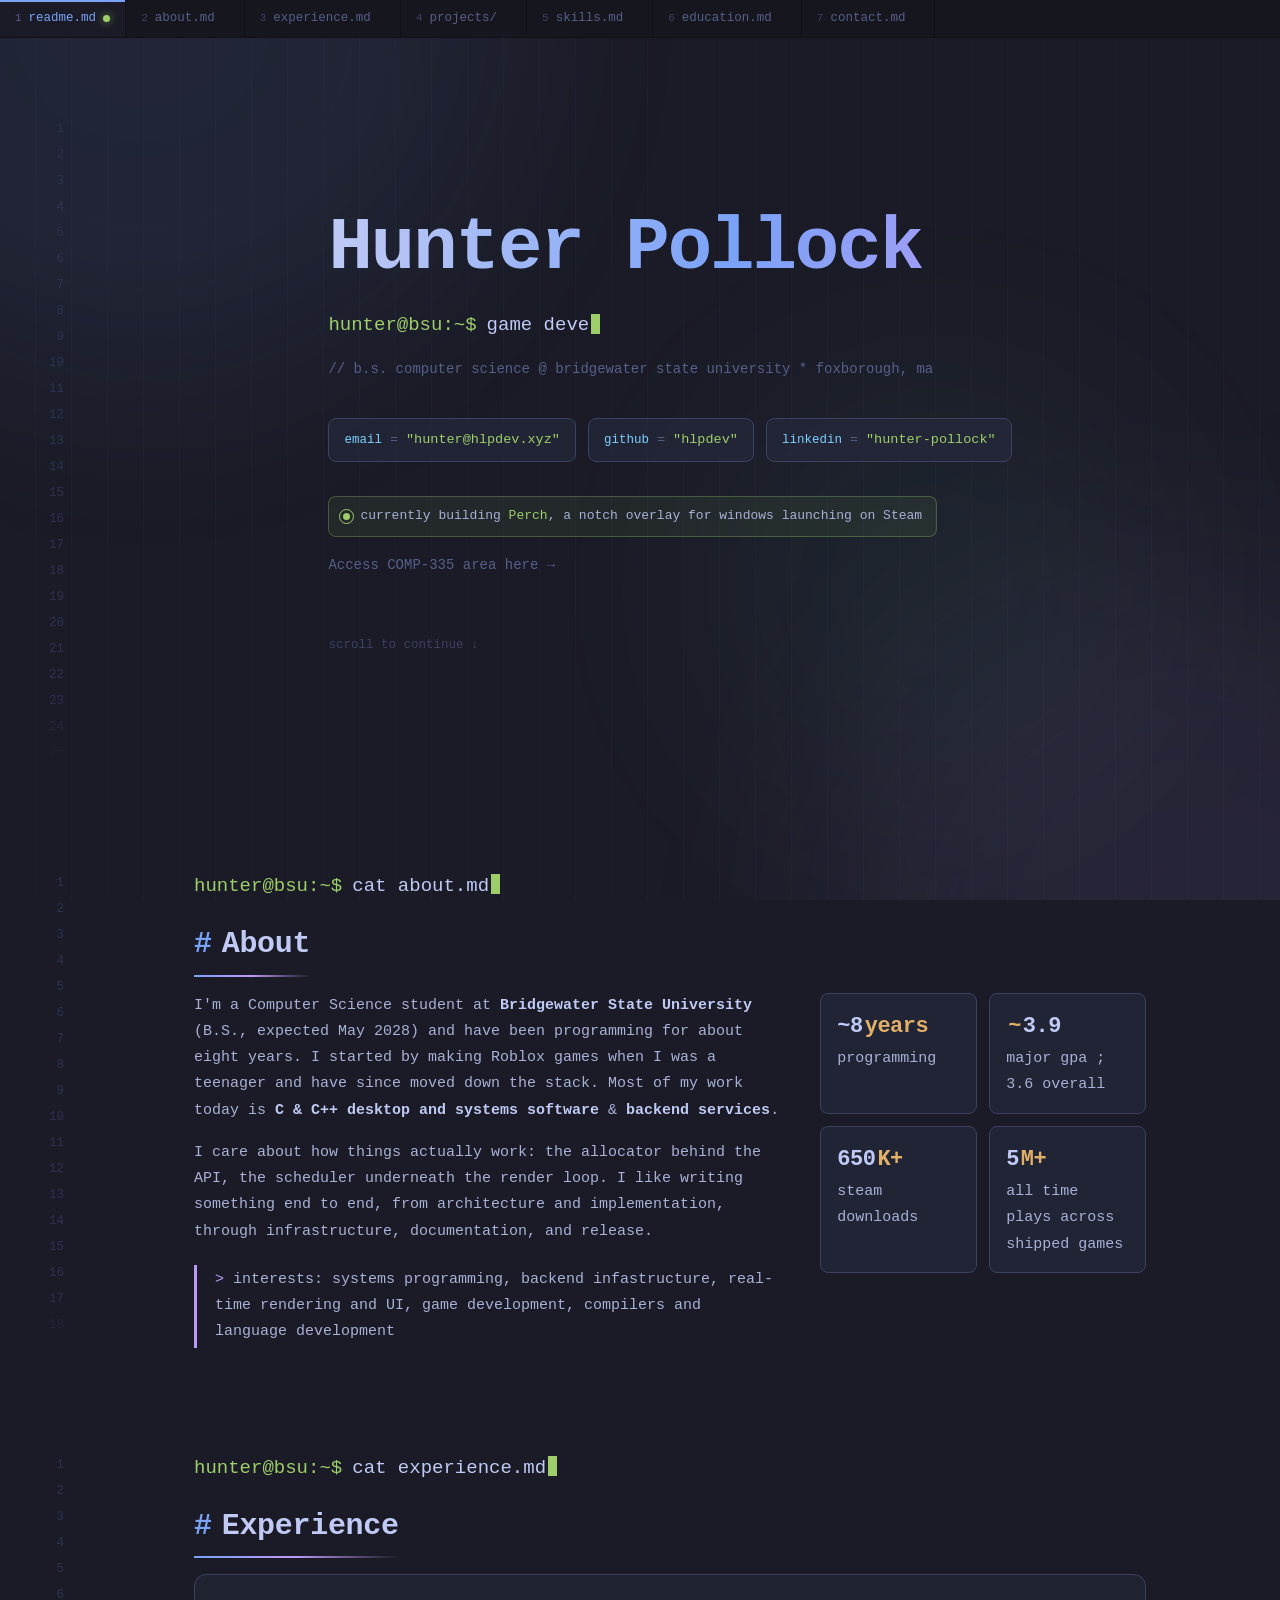
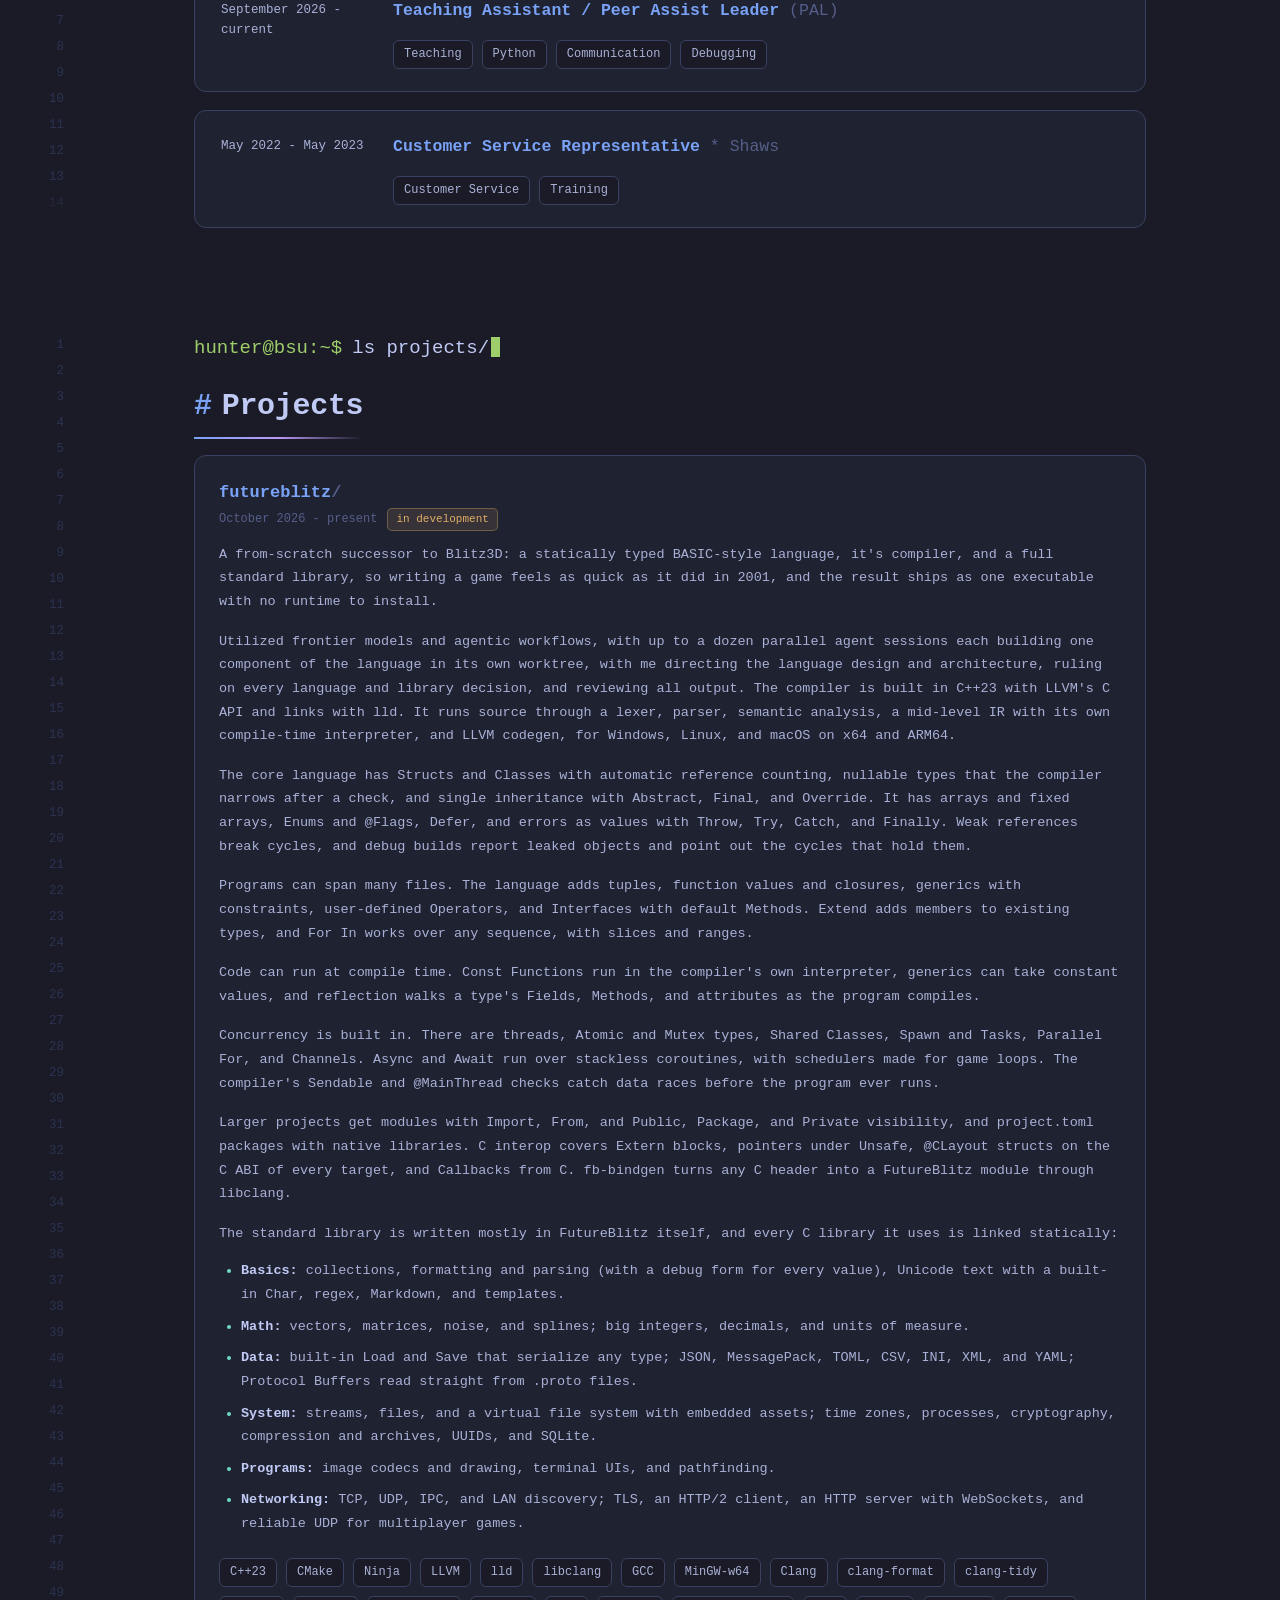
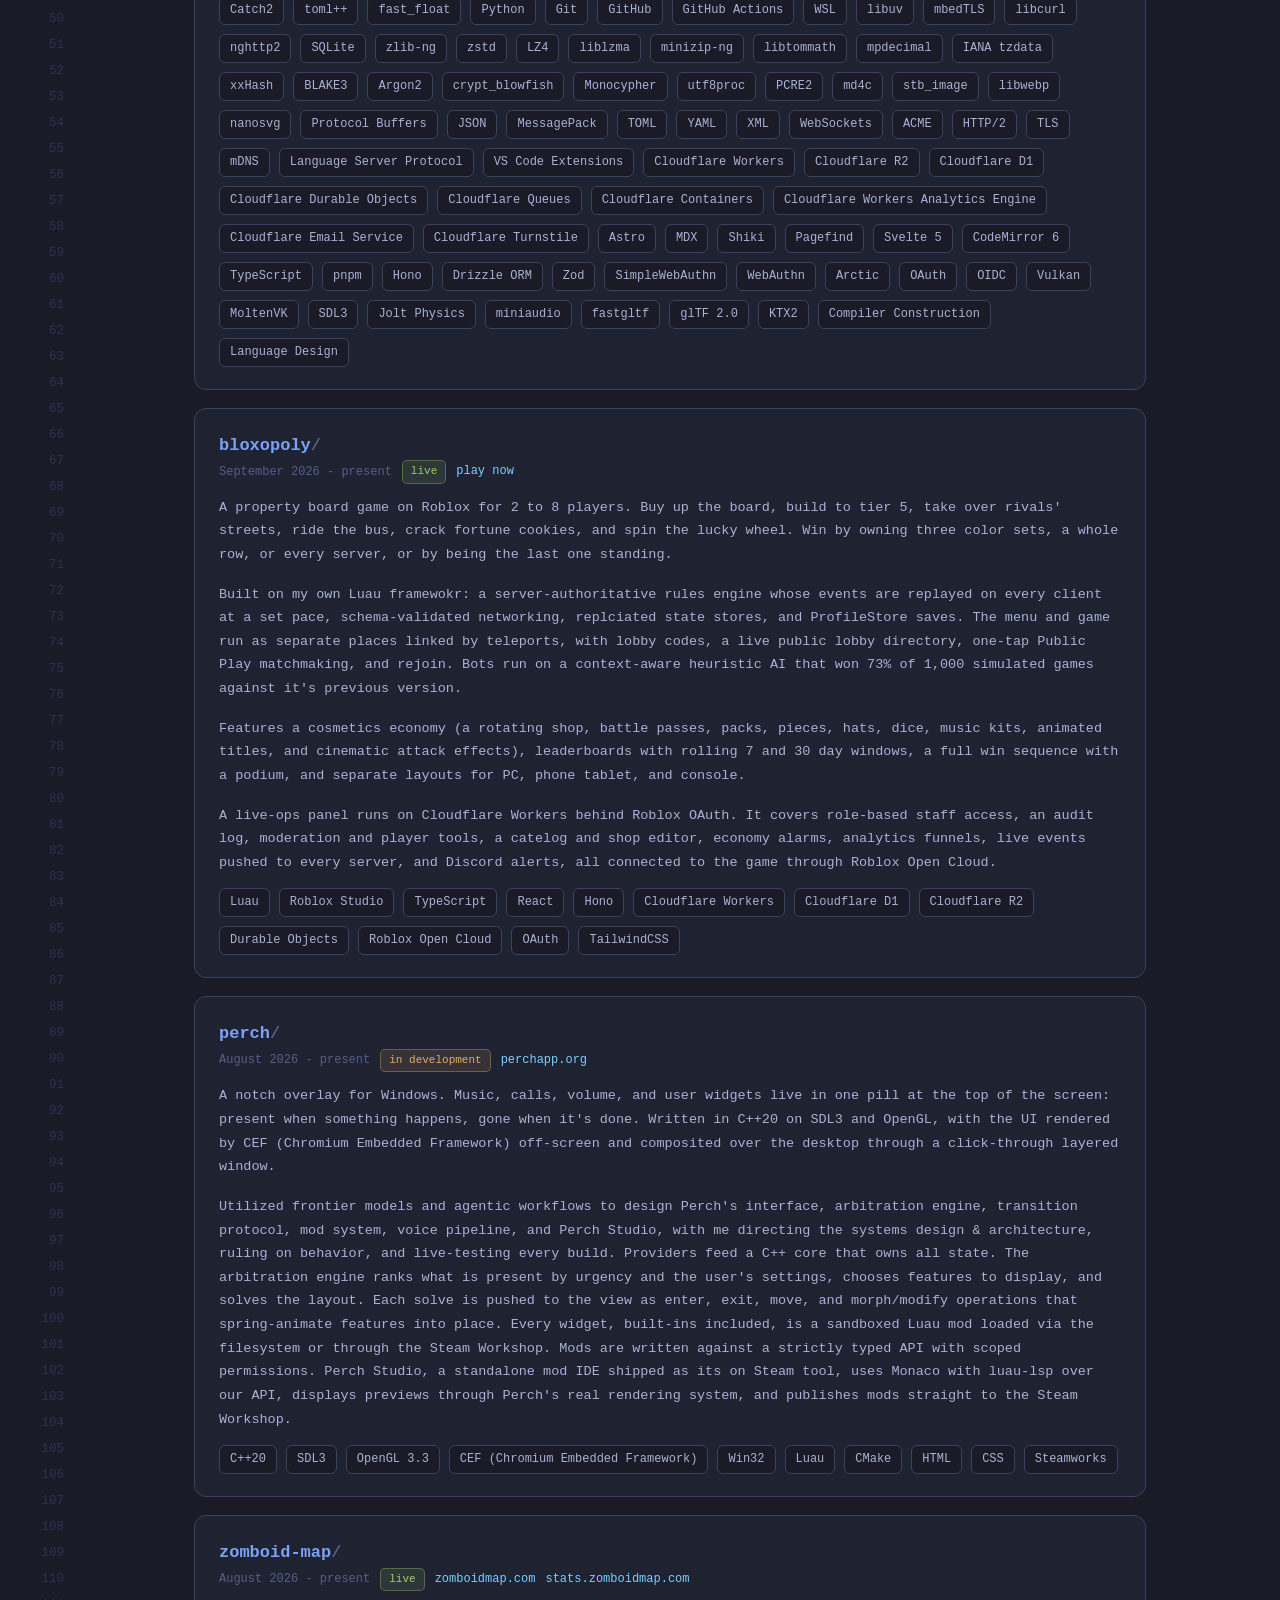
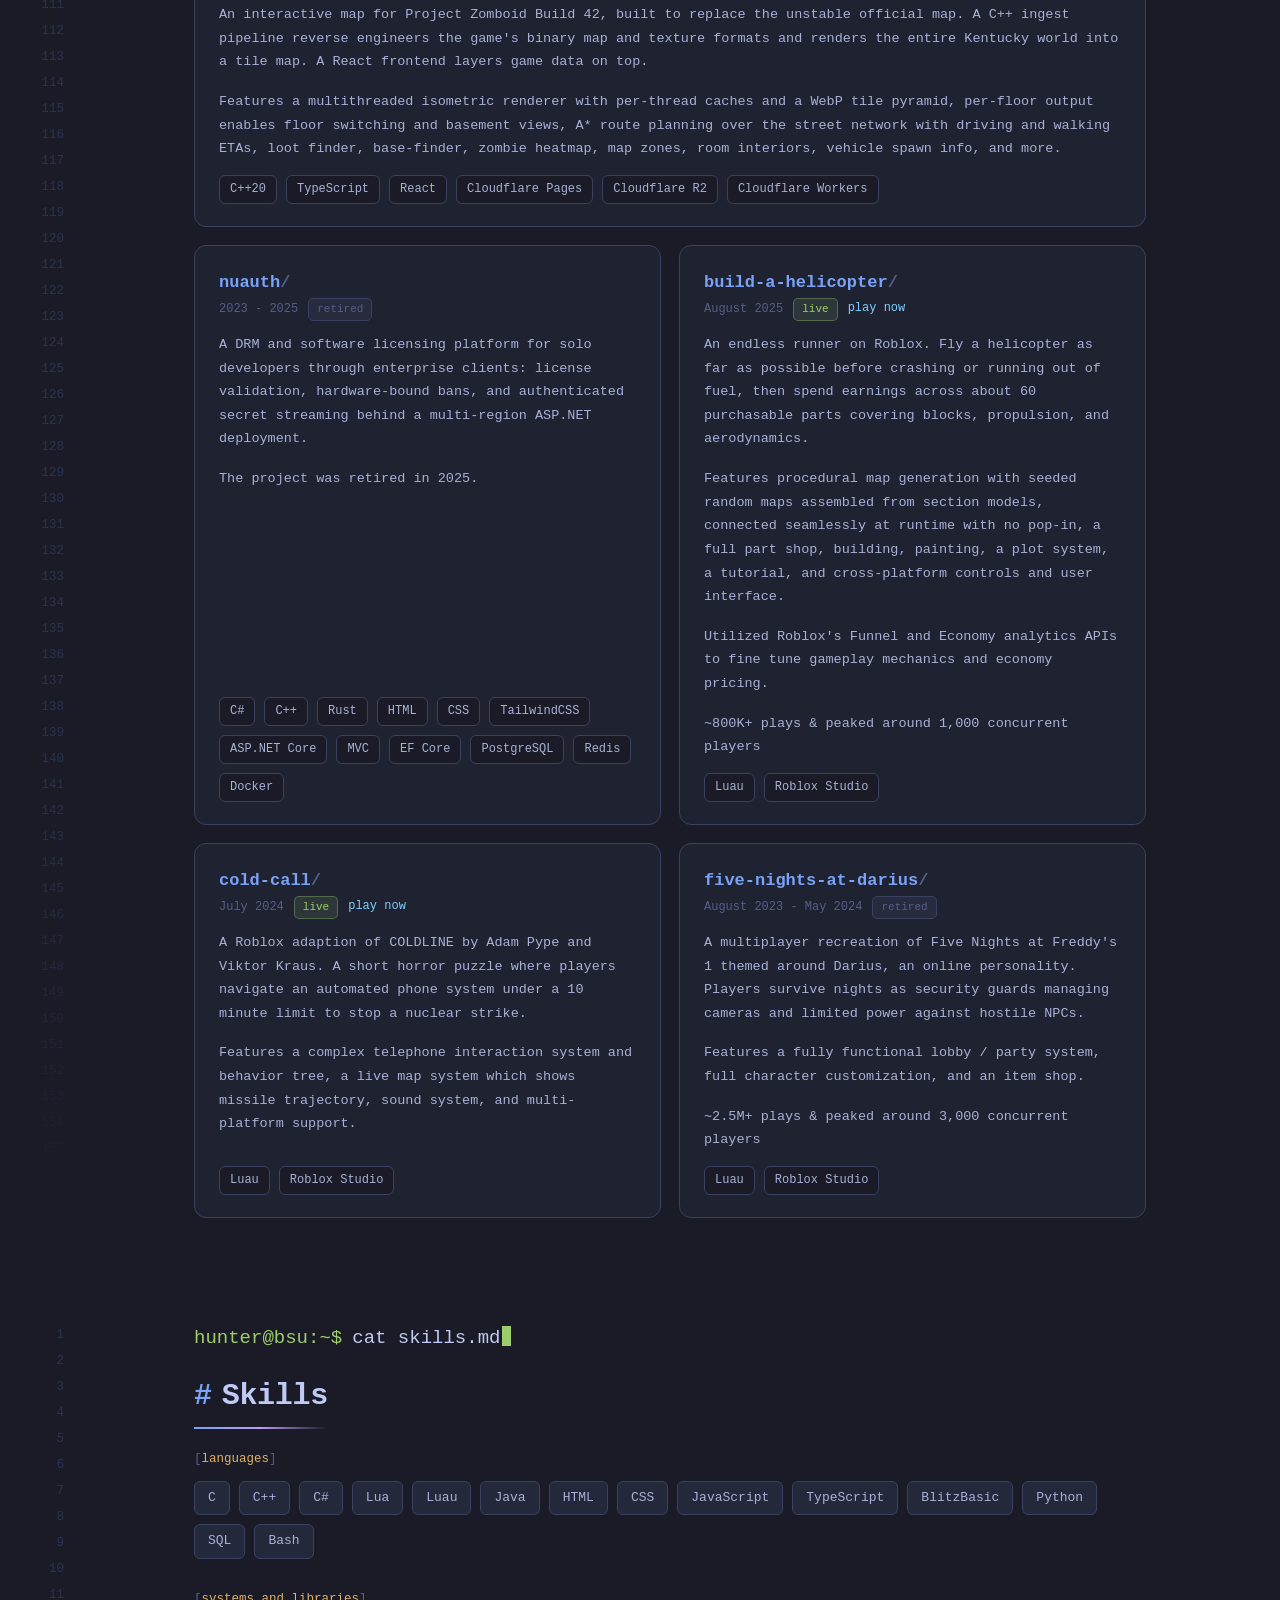
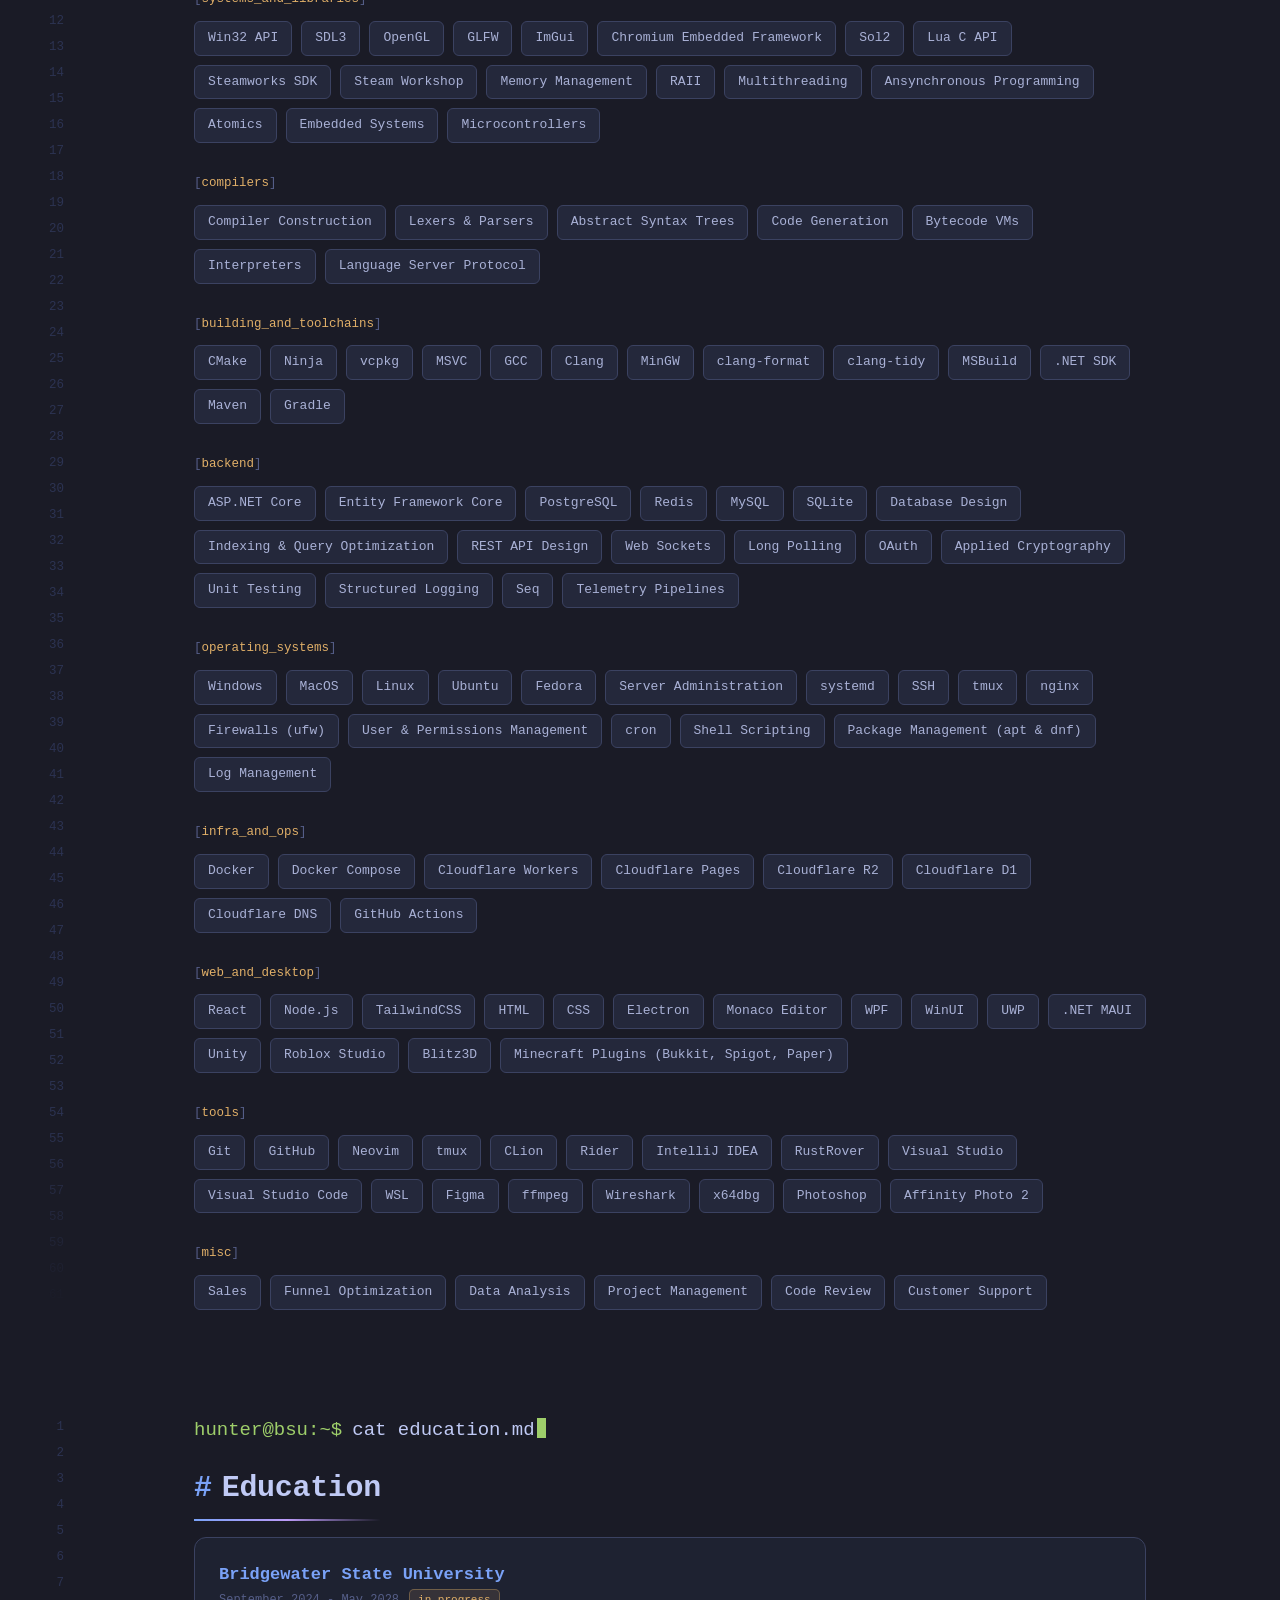
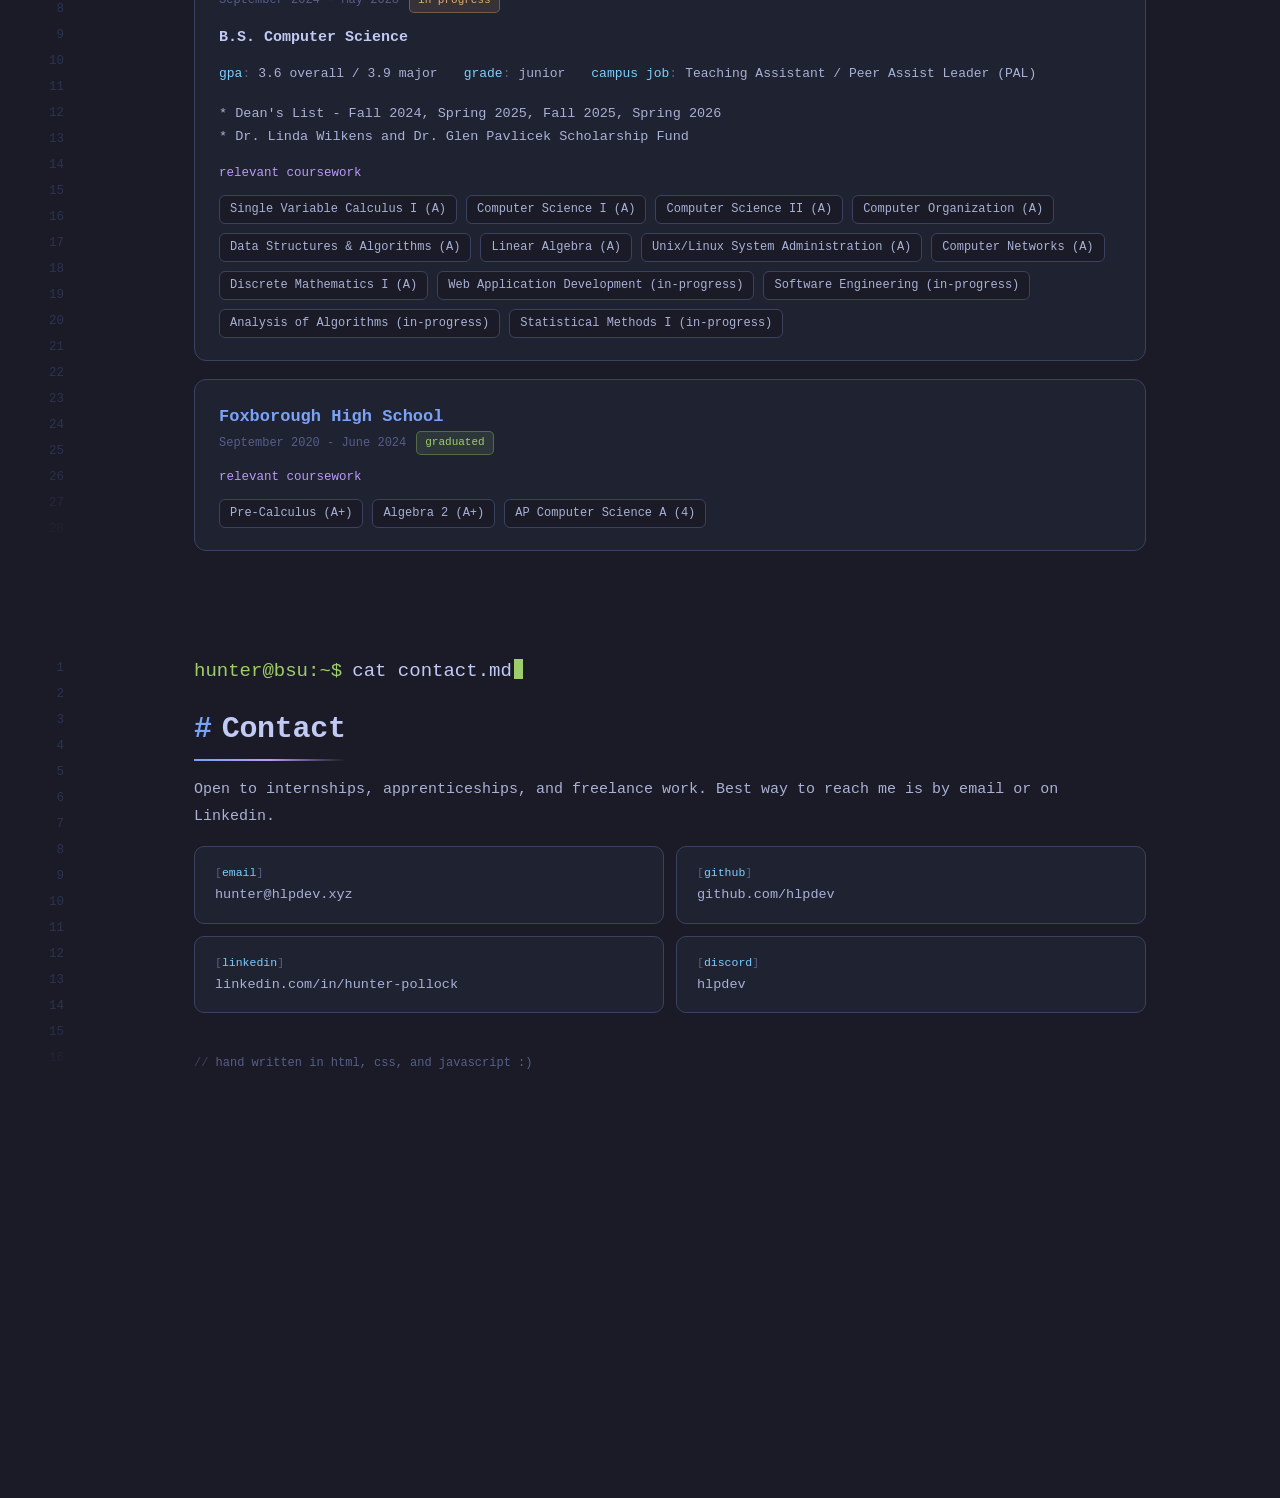
==== commit fac1dbb0: "fix bullet points in card" ====
--- a/index.html
+++ b/index.html
@@ -203,37 +203,31 @@
                         </p>
                         <p class="card-description">
                             The standard library is written mostly in FutureBlitz itself, and every C library it uses is linked statically:
-                            <br>
-                            <ul>
-                                <li>
-                                    <b>Basics:</b> collections, formatting and parsing (with a debug form for every value), Unicode text with
-                                    a built-in Char, regex, Markdown, and templates.
-                                </li>
-                                <br>
-                                <li>
-                                    <b>Math:</b> vectors, matrices, noise, and splines; big integers, decimals, and units of measure.
-                                </li>
-                                <br>
-                                <li>
-                                    <b>Data:</b> built-in Load and Save that serialize any type; JSON, MessagePack, TOML, CSV, INI, XML,
-                                    and YAML; Protocol Buffers read straight from .proto files.
-                                </li>
-                                <br>
-                                <li>
-                                    <b>System:</b> streams, files, and a virtual file system with embedded assets; time zones, processes,
-                                    cryptography, compression and archives, UUIDs, and SQLite.
-                                </li>
-                                <br>
-                                <li>
-                                    <b>Programs:</b> image codecs and drawing, terminal UIs, and pathfinding.
-                                </li>
-                                <br>
-                                <li>
-                                    <b>Networking:</b> TCP, UDP, IPC, and LAN discovery; TLS, an HTTP/2 client, an HTTP server with 
-                                    WebSockets, and reliable UDP for multiplayer games.
-                                </li>
-                            </ul>
-                        </p>
+                        </p>
+                        <ul class="card-list">
+                            <li>
+                                <b>Basics:</b> collections, formatting and parsing (with a debug form for every value), Unicode text with
+                                a built-in Char, regex, Markdown, and templates.
+                            </li>
+                            <li>
+                                <b>Math:</b> vectors, matrices, noise, and splines; big integers, decimals, and units of measure.
+                            </li>
+                            <li>
+                                <b>Data:</b> built-in Load and Save that serialize any type; JSON, MessagePack, TOML, CSV, INI, XML,
+                                and YAML; Protocol Buffers read straight from .proto files.
+                            </li>
+                            <li>
+                                <b>System:</b> streams, files, and a virtual file system with embedded assets; time zones, processes,
+                                cryptography, compression and archives, UUIDs, and SQLite.
+                            </li>
+                            <li>
+                                <b>Programs:</b> image codecs and drawing, terminal UIs, and pathfinding.
+                            </li>
+                            <li>
+                                <b>Networking:</b> TCP, UDP, IPC, and LAN discovery; TLS, an HTTP/2 client, an HTTP server with 
+                                WebSockets, and reliable UDP for multiplayer games.
+                            </li>
+                        </ul>
 
                         <div class="tags">
                             <span class="tag">C++23</span>
--- a/style.css
+++ b/style.css
@@ -938,6 +938,26 @@
     margin-bottom: 14px;
 }
 
+.card-list {
+    color: var(--foreground-dim);
+    font-size: 13.5px;
+
+    padding-left: 22px;
+    margin-bottom: 14px;
+}
+
+.card-list li {
+    margin-bottom: 8px;
+}
+
+.card-list li::marker {
+    color: var(--teal);
+}
+
+.card-list b {
+    color: var(--foreground);
+}
+
 .card .tags {
     margin-top: auto;
 }
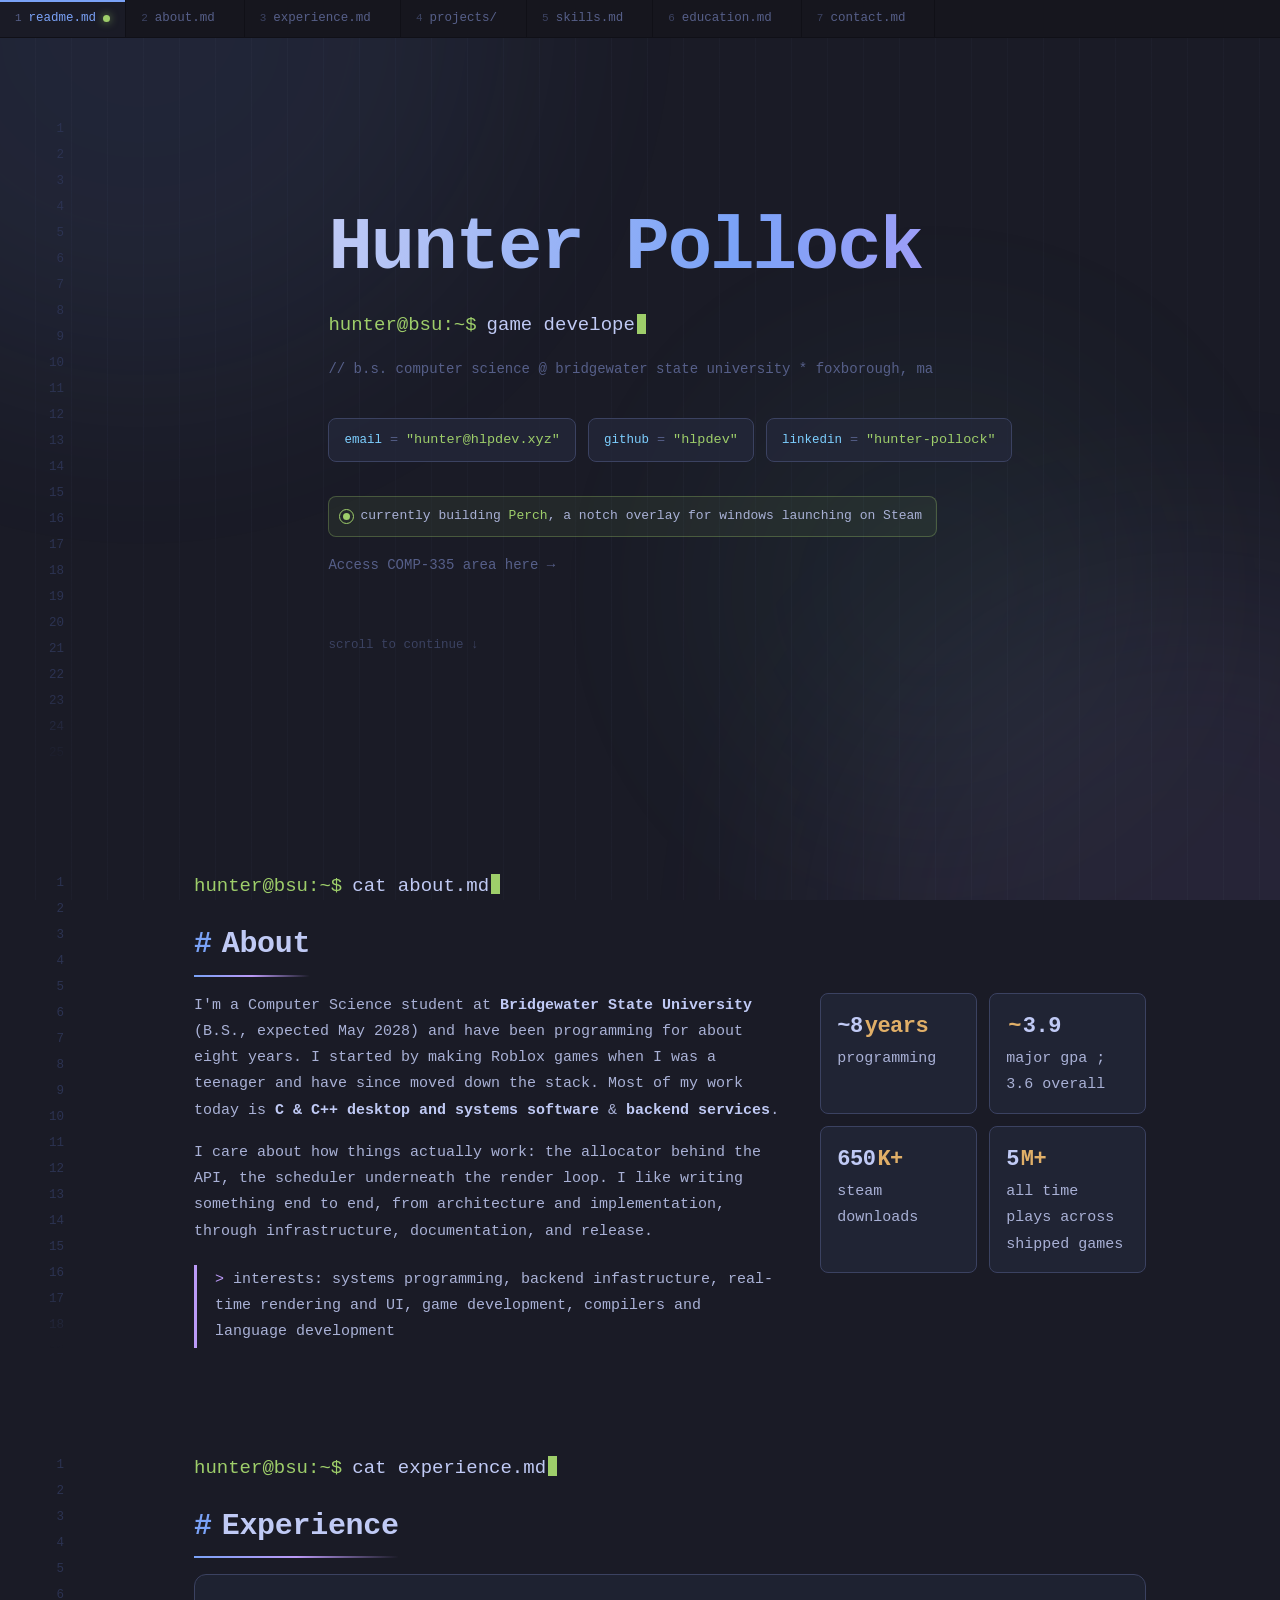
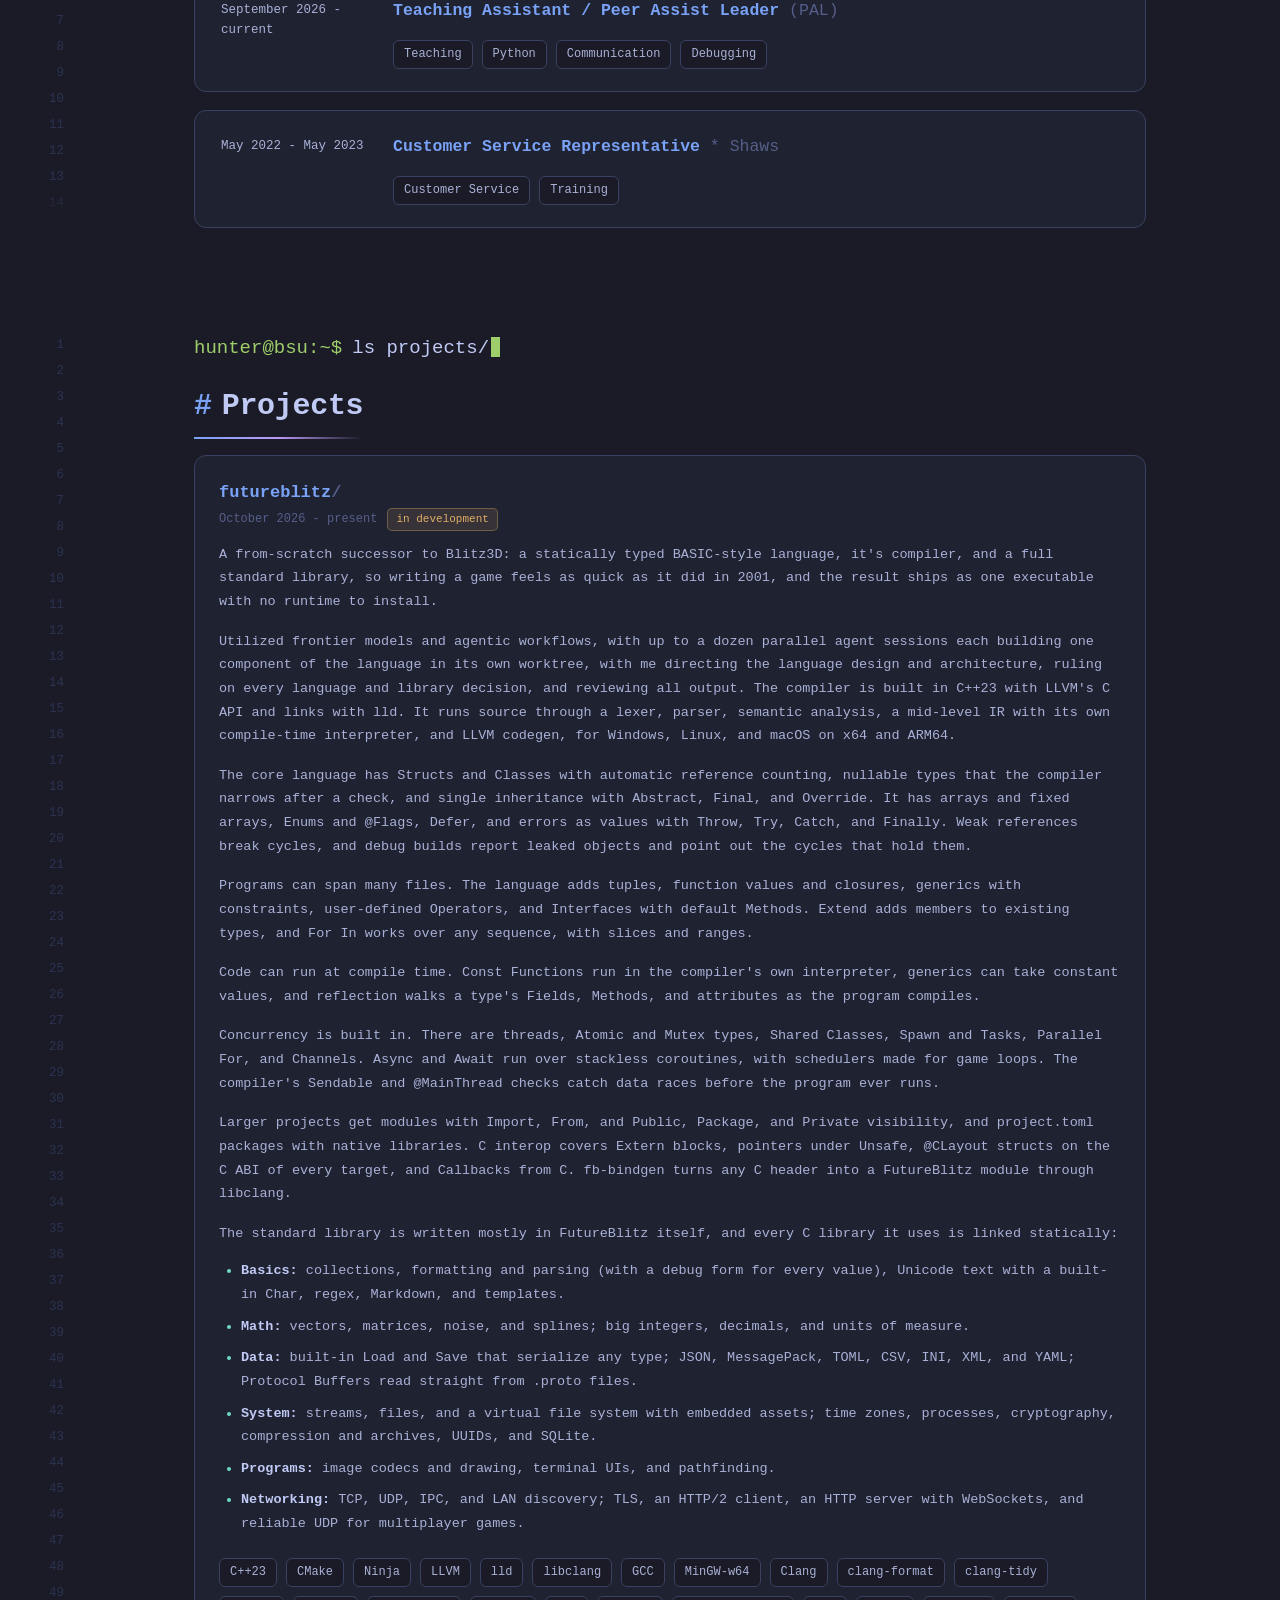
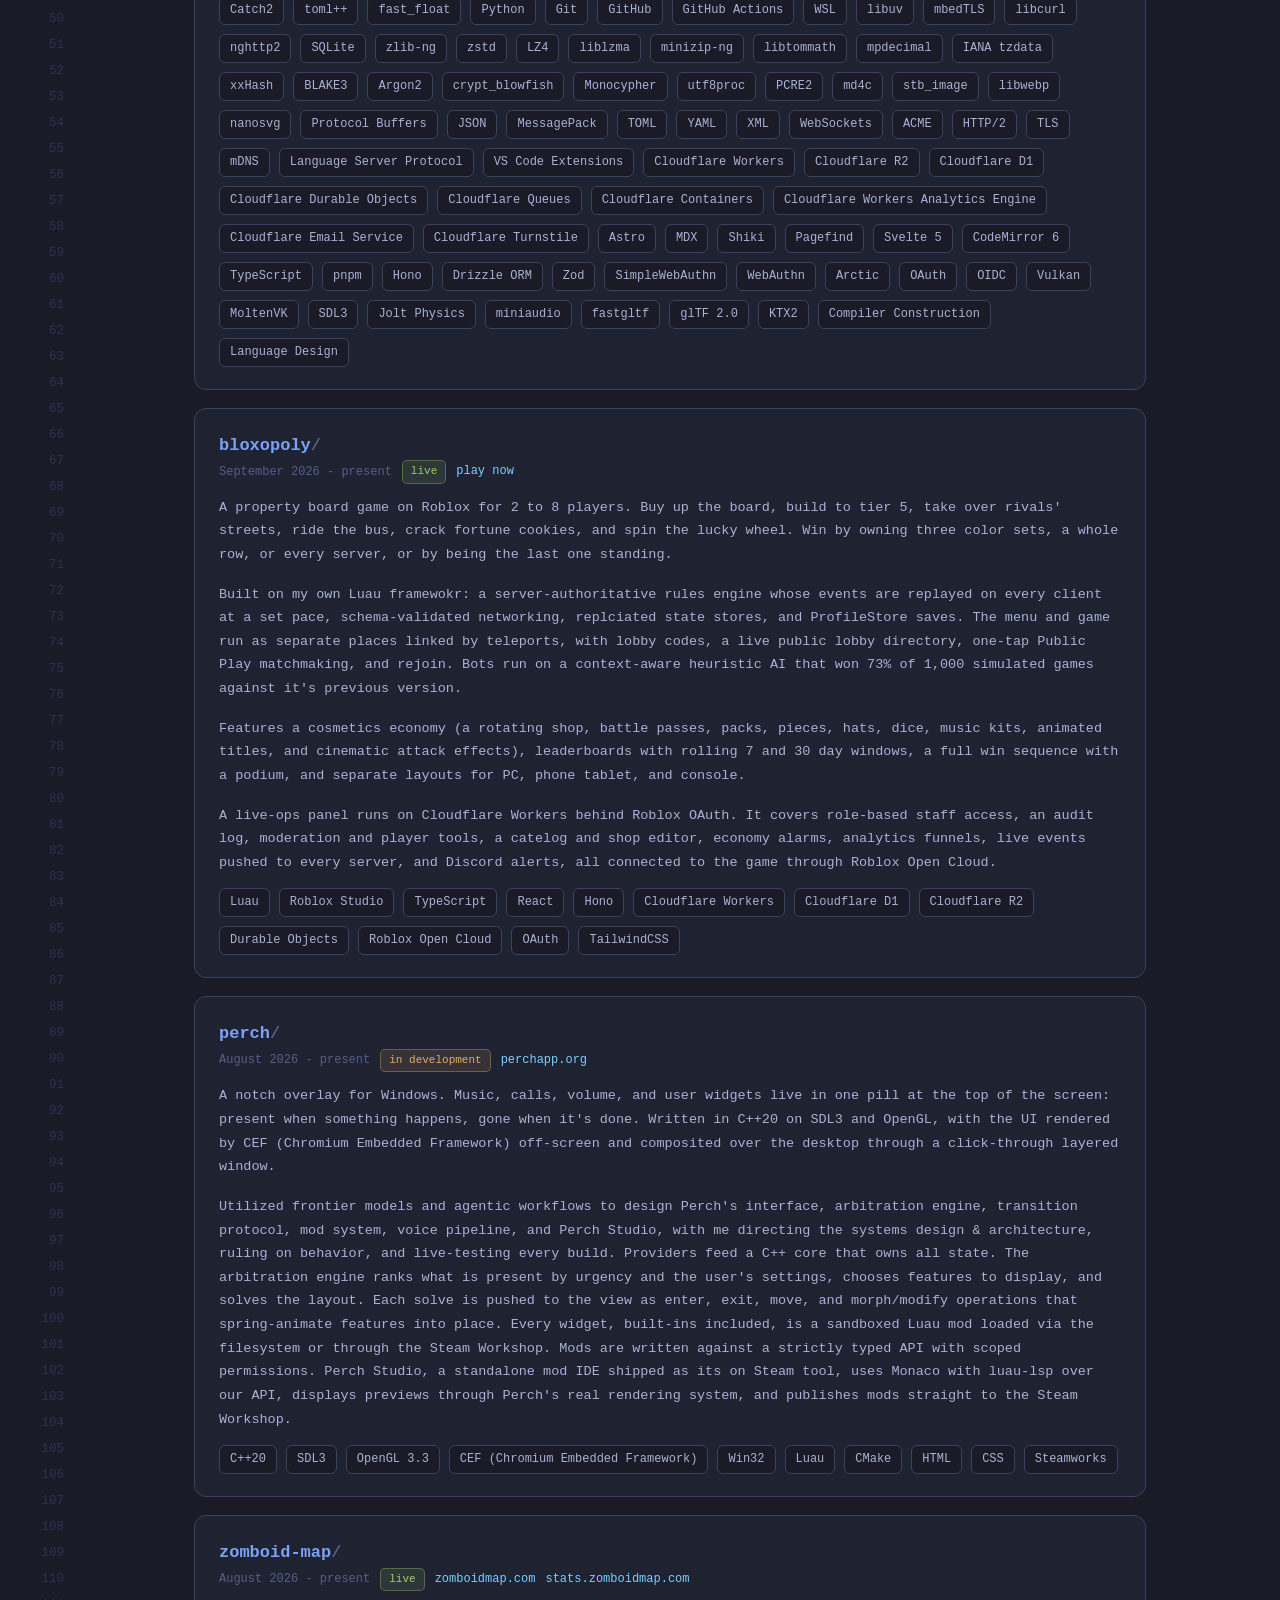
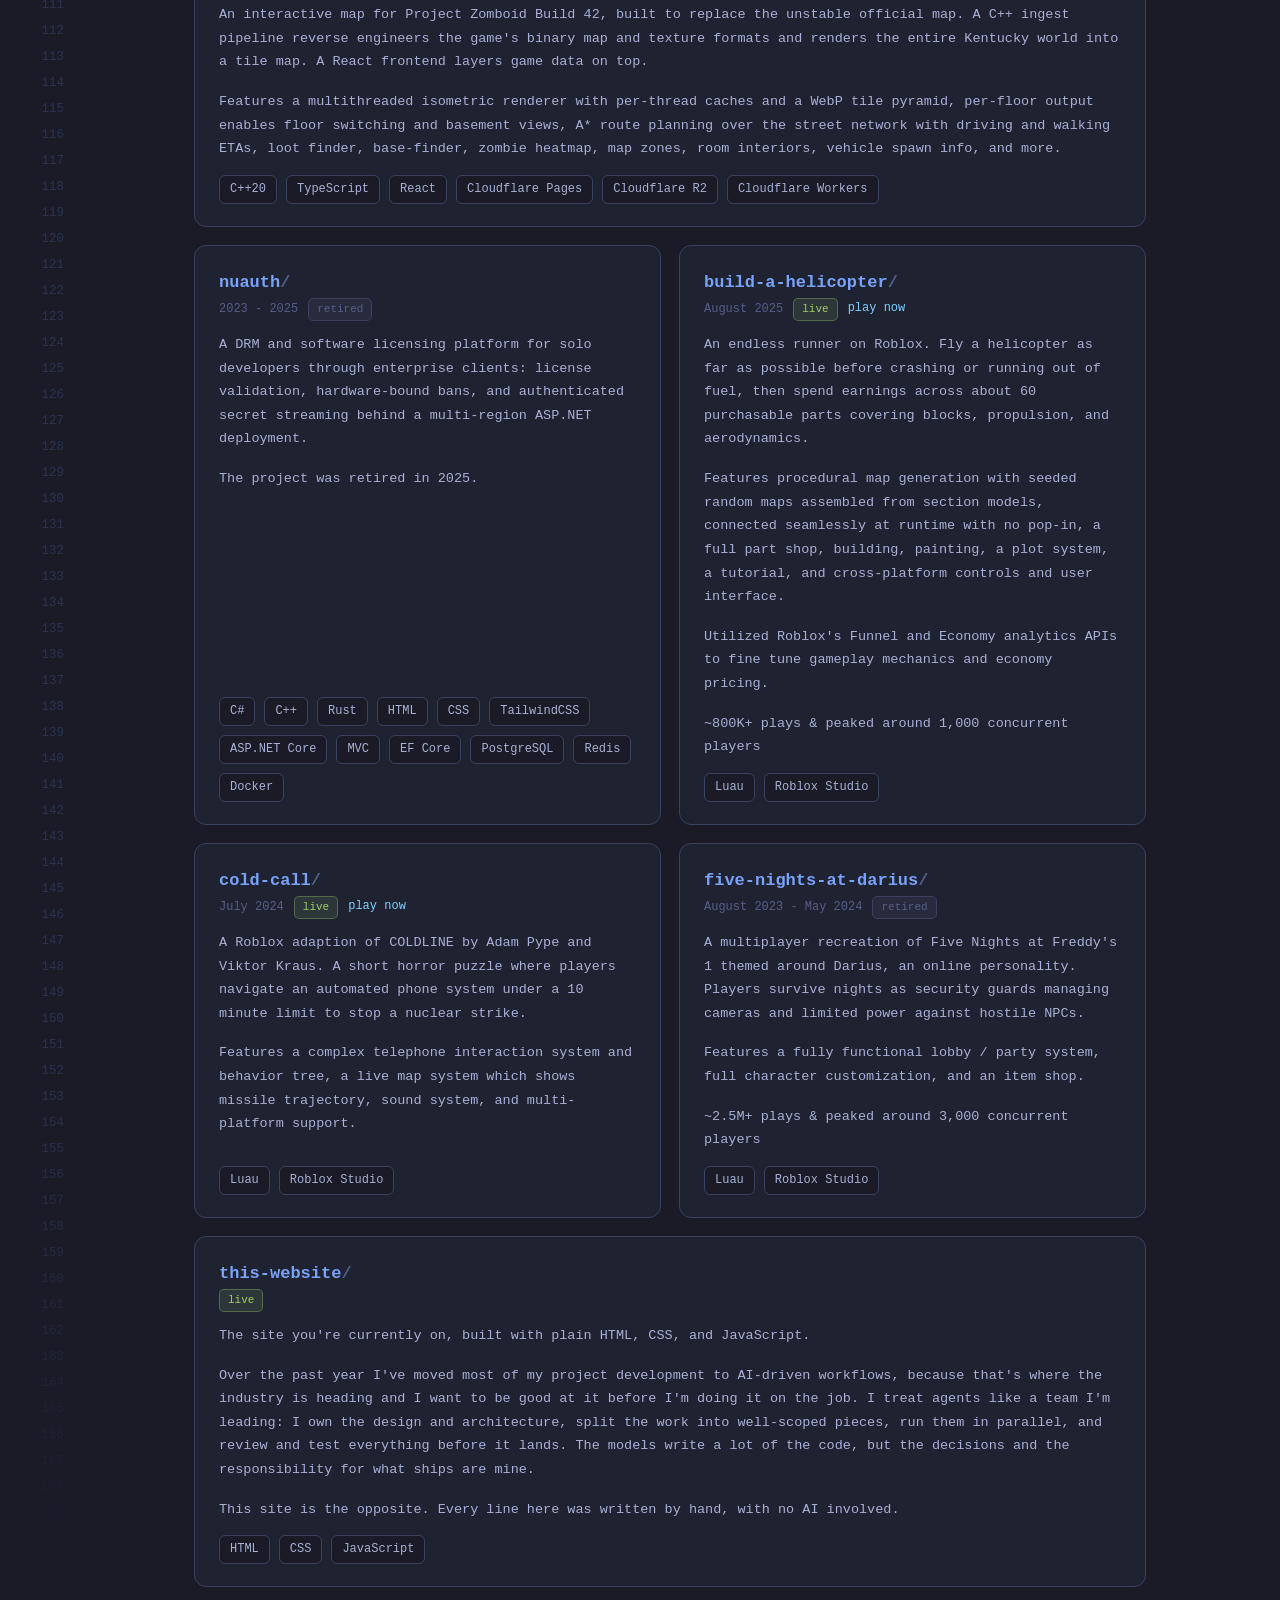
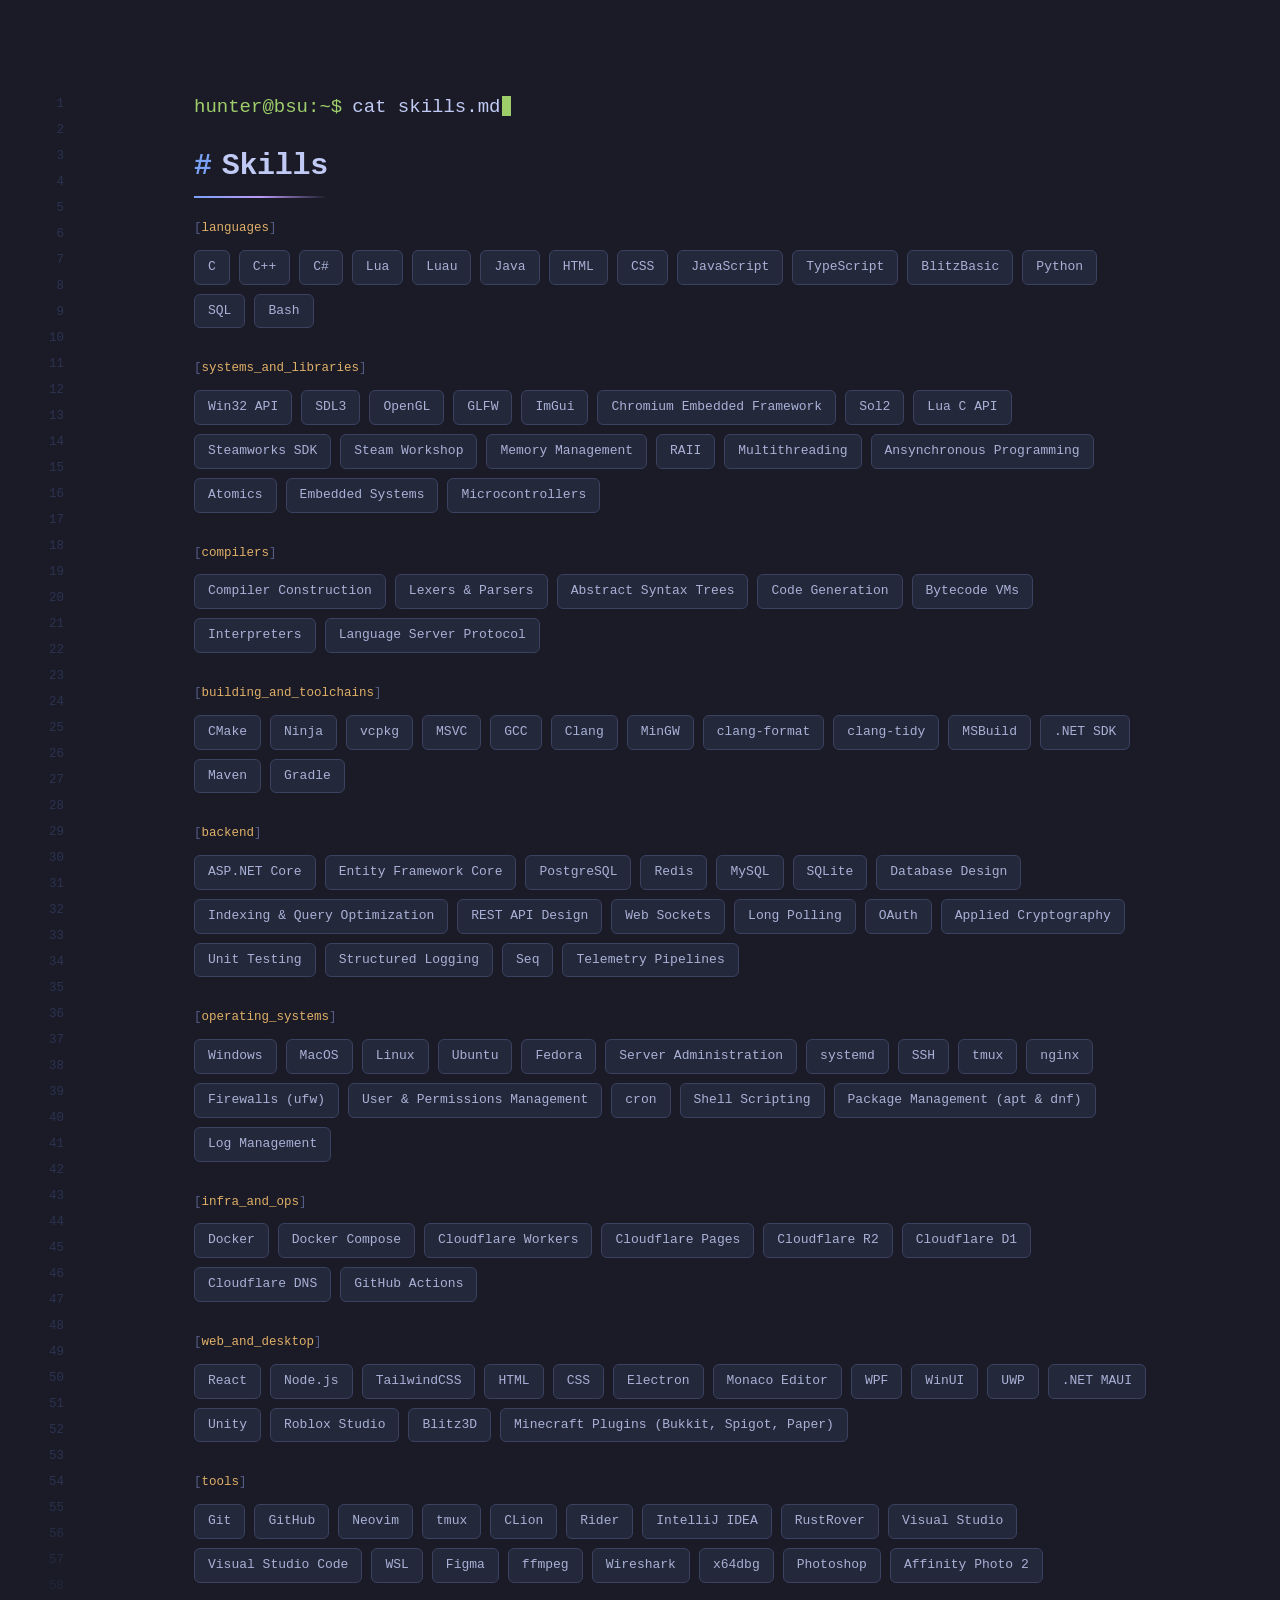
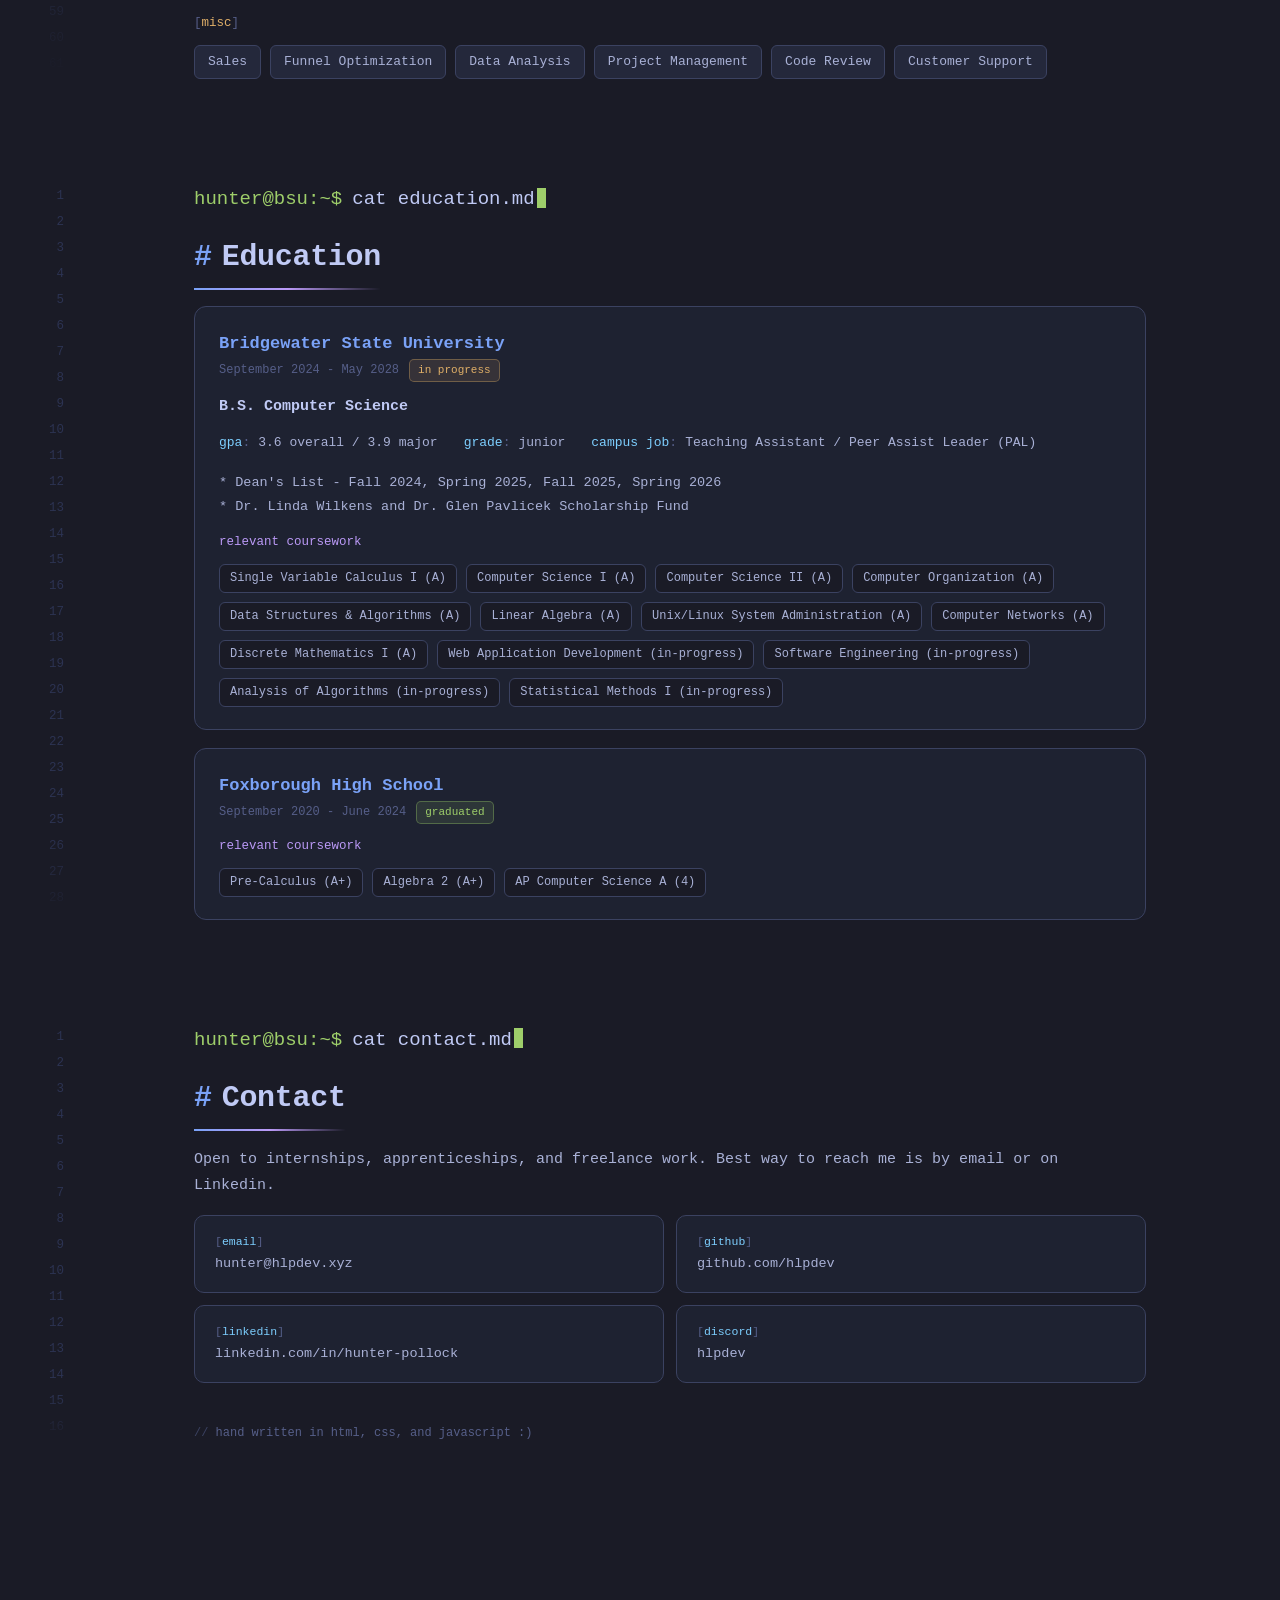
==== commit 79a3f912: "add this website as a project card" ====
--- a/index.html
+++ b/index.html
@@ -603,6 +603,39 @@
                             <span class="tag">Roblox Studio</span>
                         </div>
                     </div>
+
+                    <!-- portfolio website -->
+                    <div class="card card-wide animate-in">
+                        <div class="card-header">
+                            <h3><span class="card-title">this-website</span><span class="card-slash">/</span></h3>
+
+                            <span class="card-meta">
+                                <span class="status status-live">live</span>
+                            </span>
+                        </div>
+
+                        <p class="card-description">
+                            The site you're currently on, built with plain HTML, CSS, and JavaScript.
+                        </p>
+
+                        <p class="card-description">
+                            Over the past year I've moved most of my project development to AI-driven workflows, because
+                            that's where the industry is heading and I want to be good at it before I'm doing it on the job.
+                            I treat agents like a team I'm leading: I own the design and architecture, split the work into
+                            well-scoped pieces, run them in parallel, and review and test everything before it lands. The
+                            models write a lot of the code, but the decisions and the responsibility for what ships are mine.
+                        </p>
+
+                        <p class="card-description">
+                            This site is the opposite. Every line here was written by hand, with no AI involved.
+                        </p>
+
+                        <div class="tags">
+                            <span class="tag">HTML</span>
+                            <span class="tag">CSS</span>
+                            <span class="tag">JavaScript</span>
+                        </div>
+                    </div>
                 </div>
             </div>
         </section>
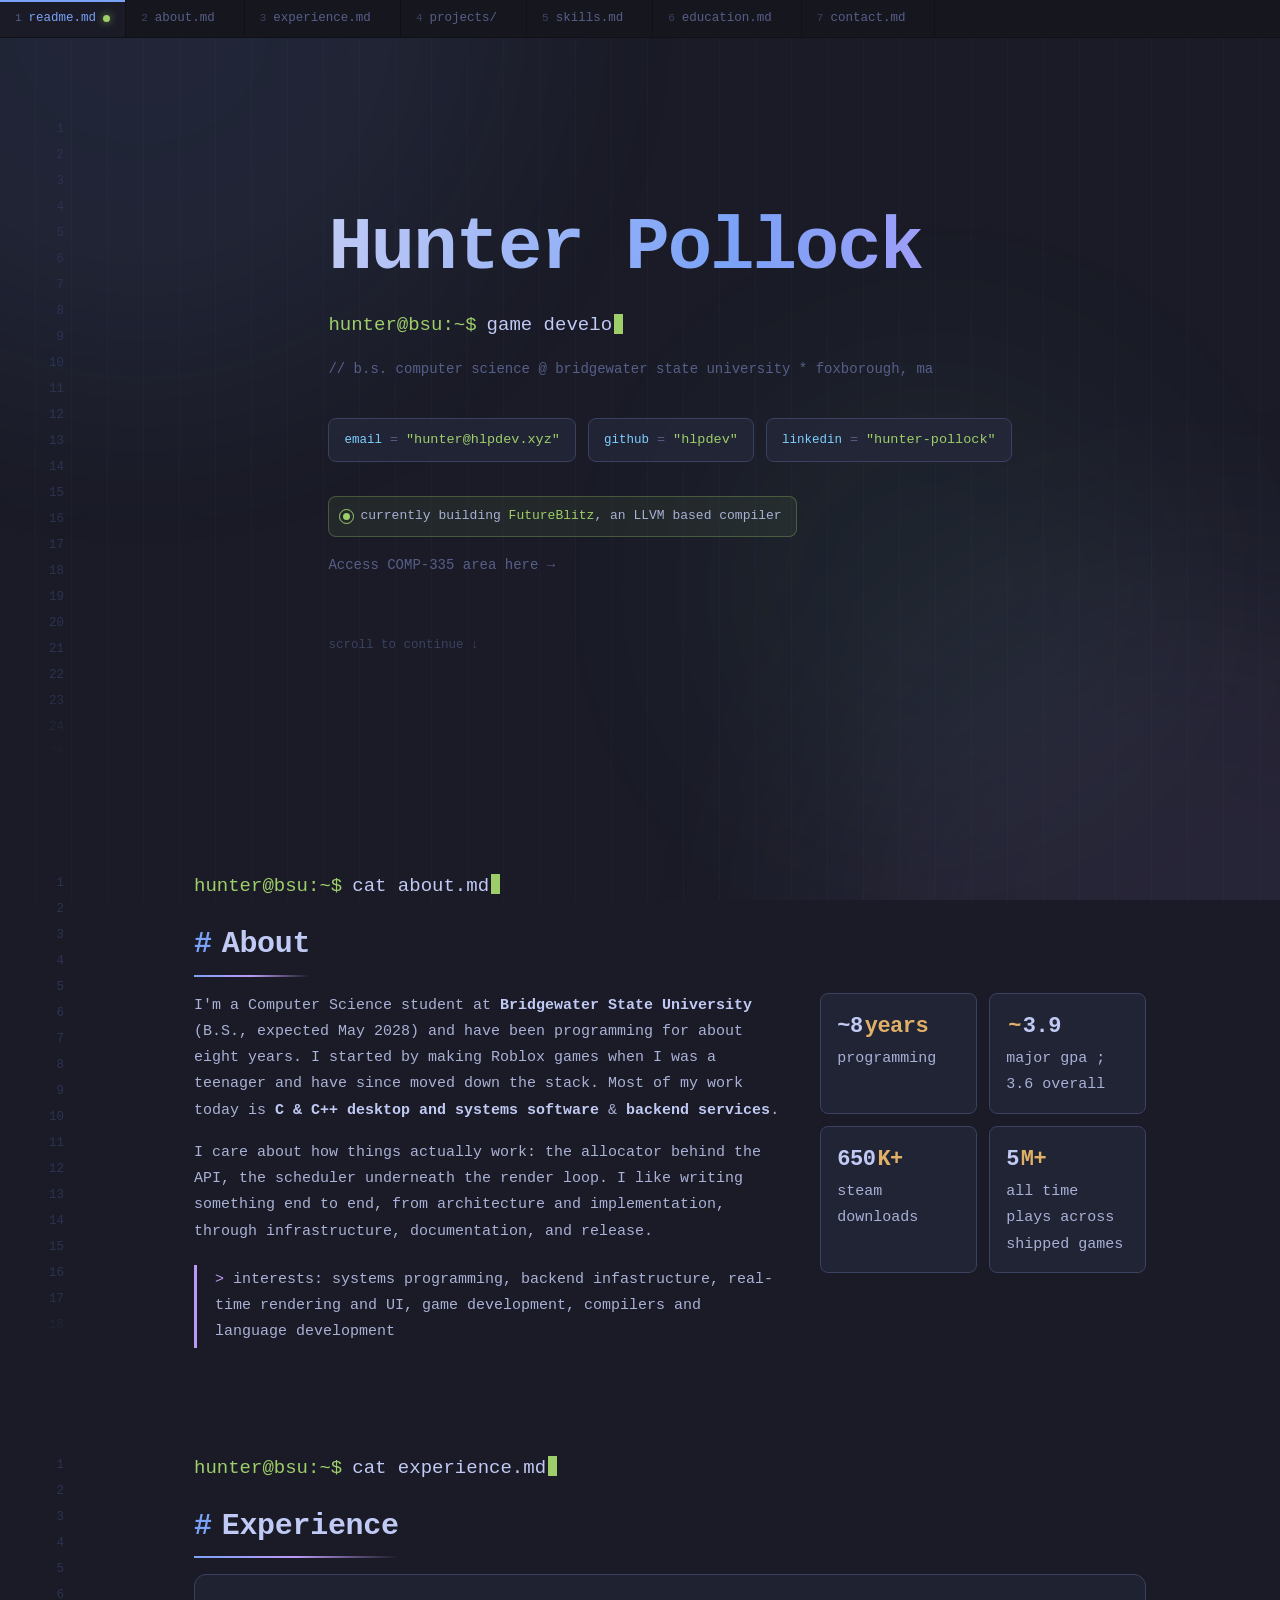
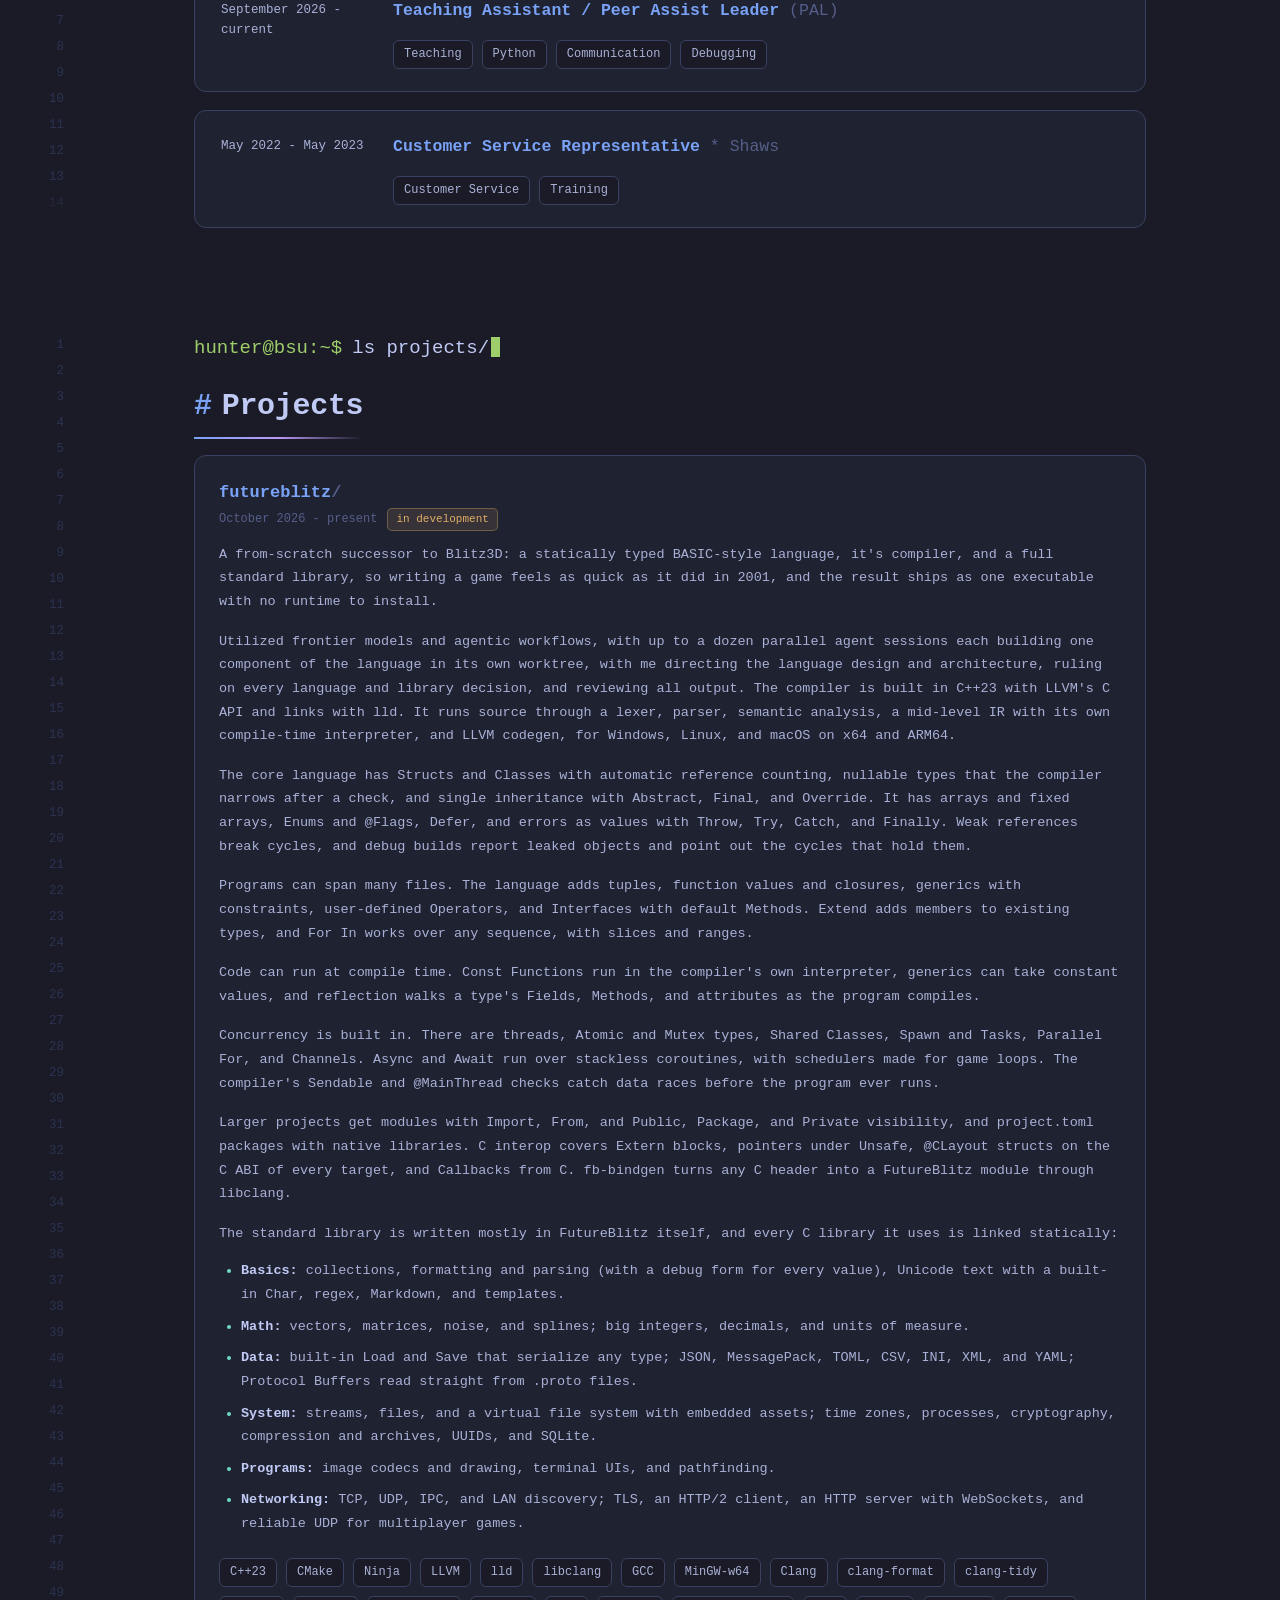
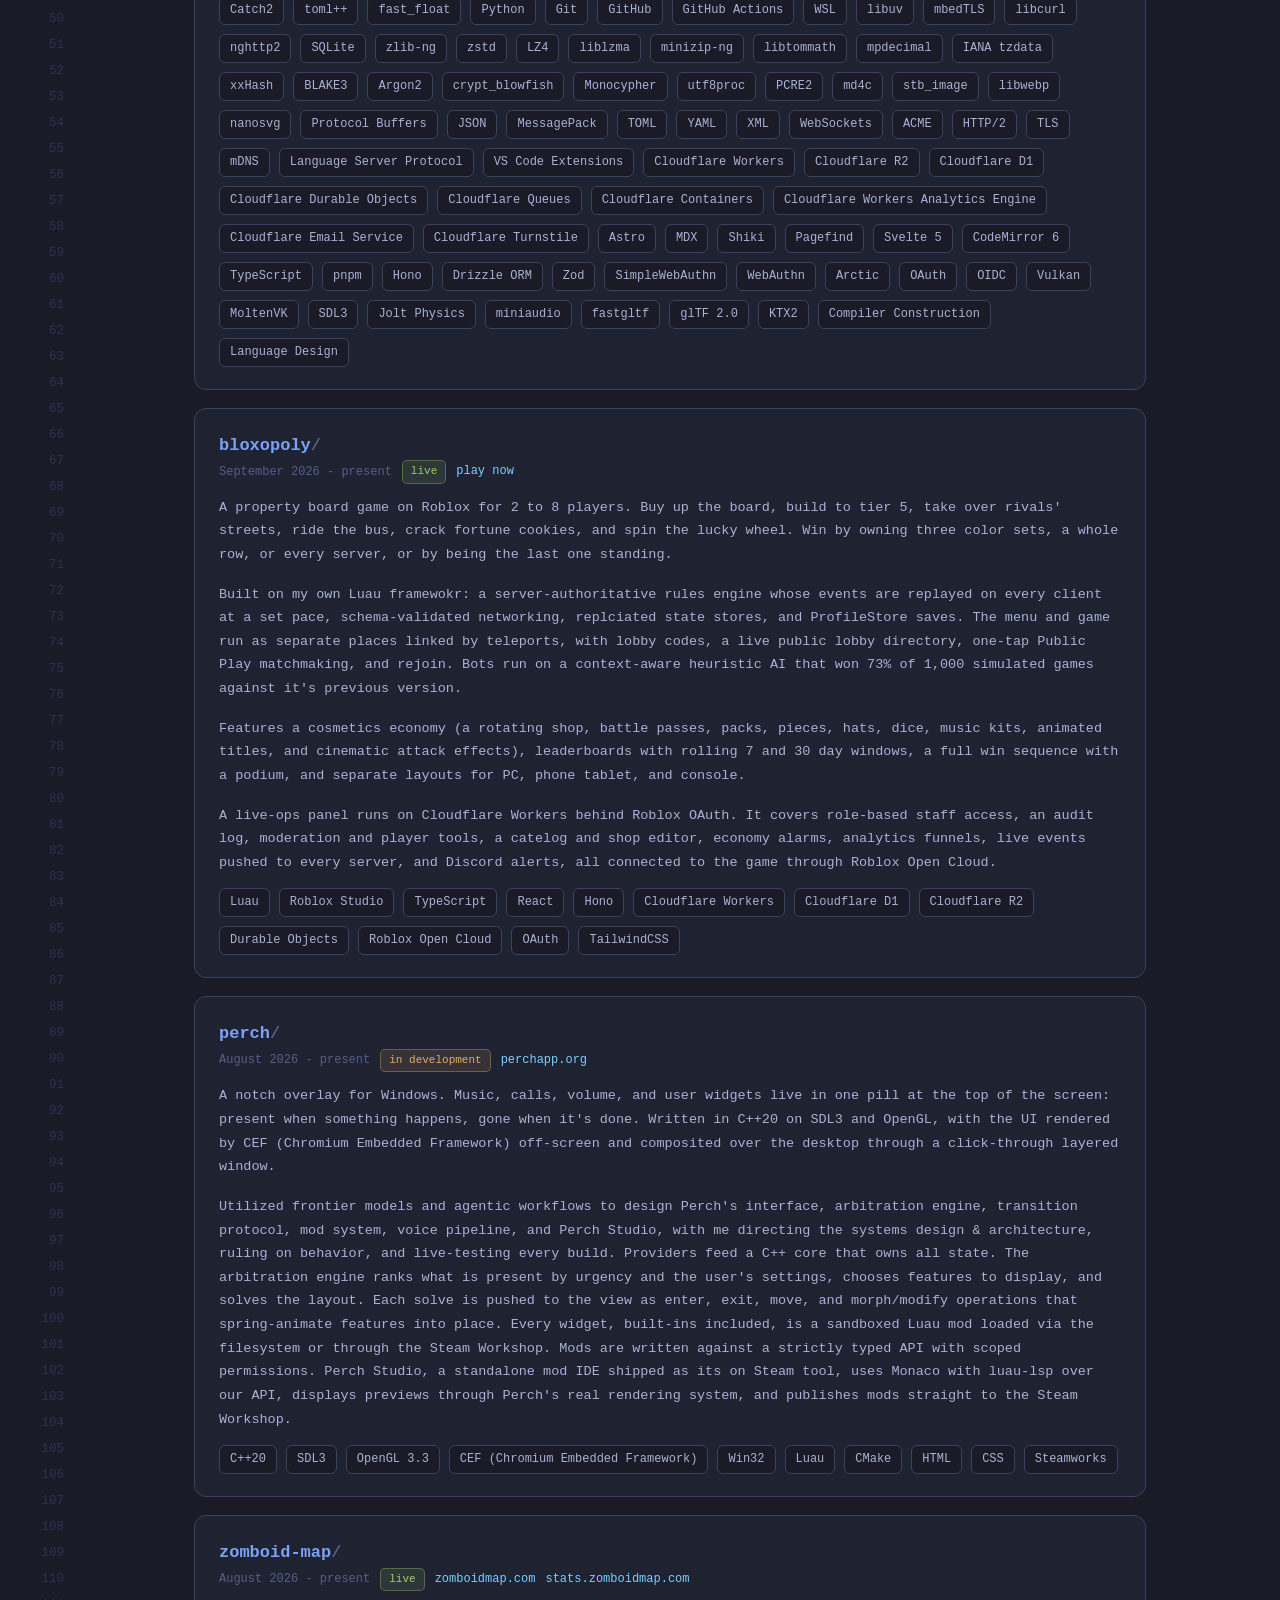
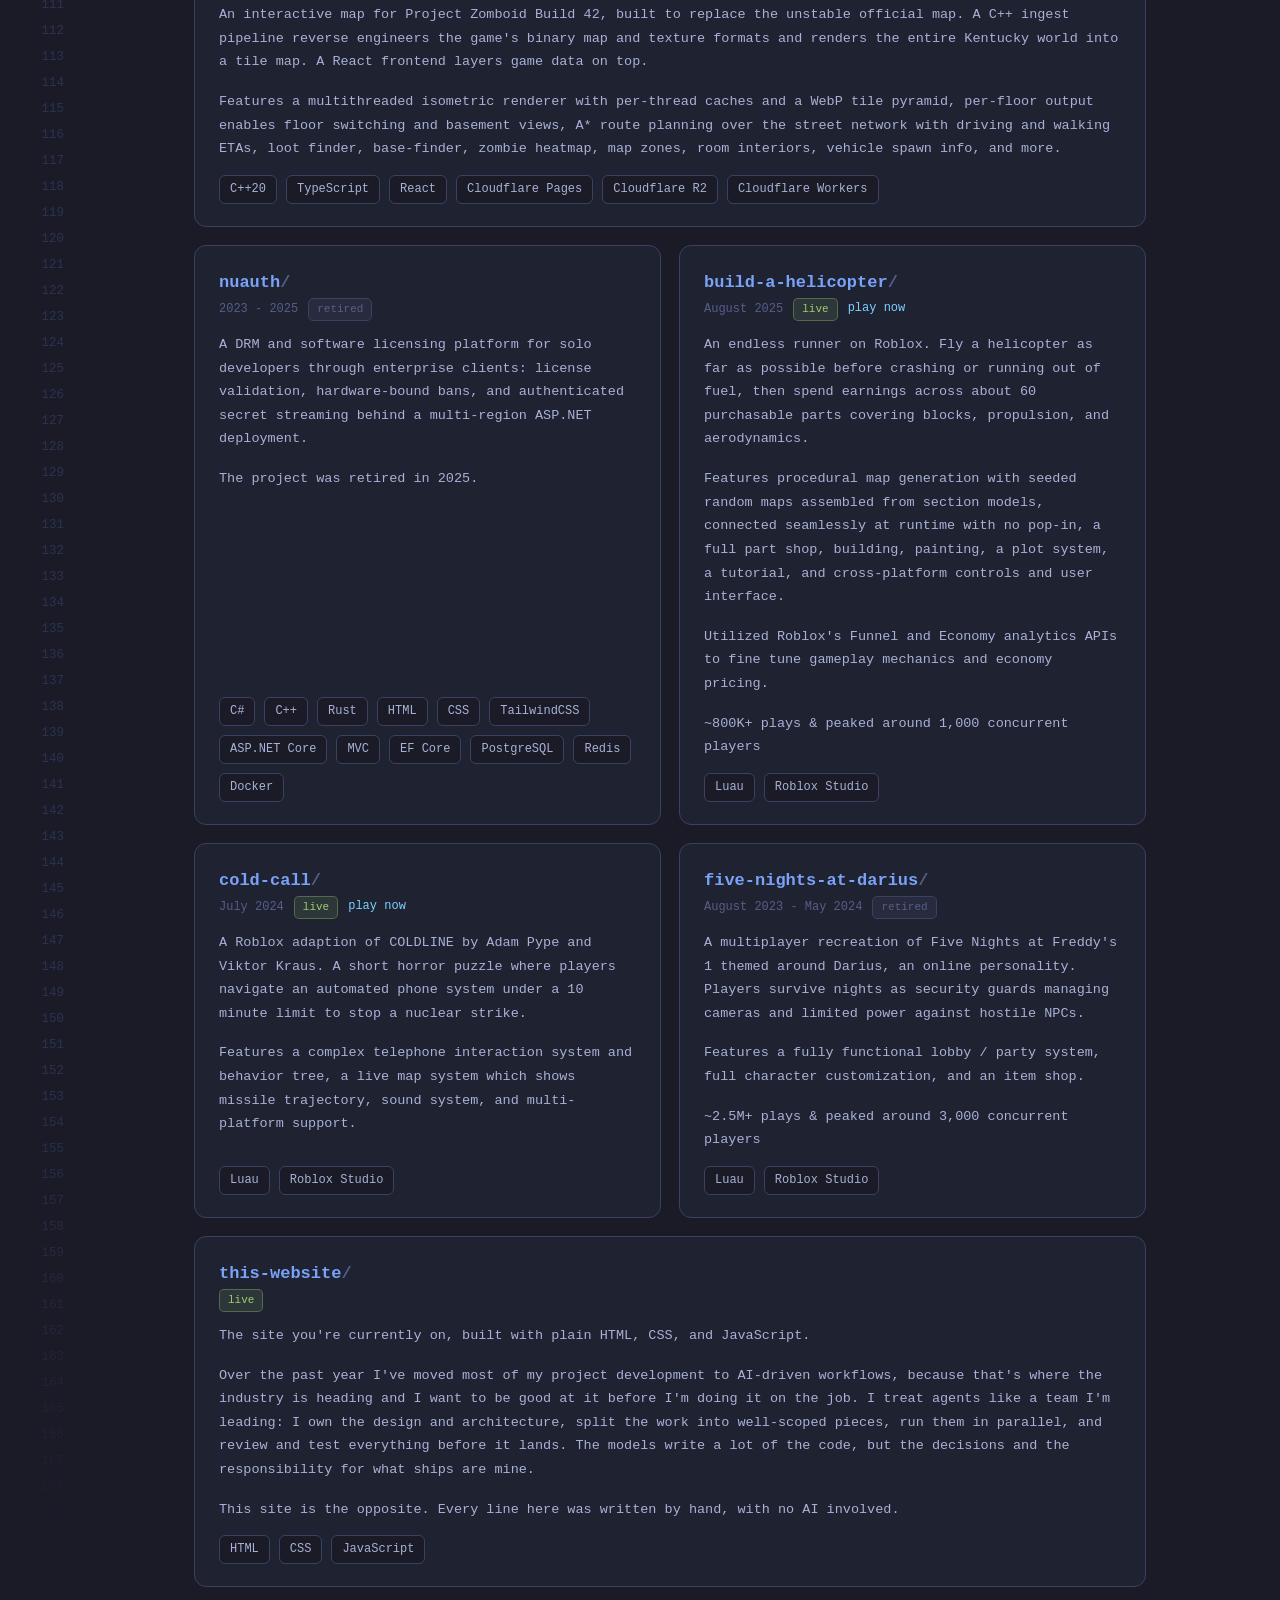
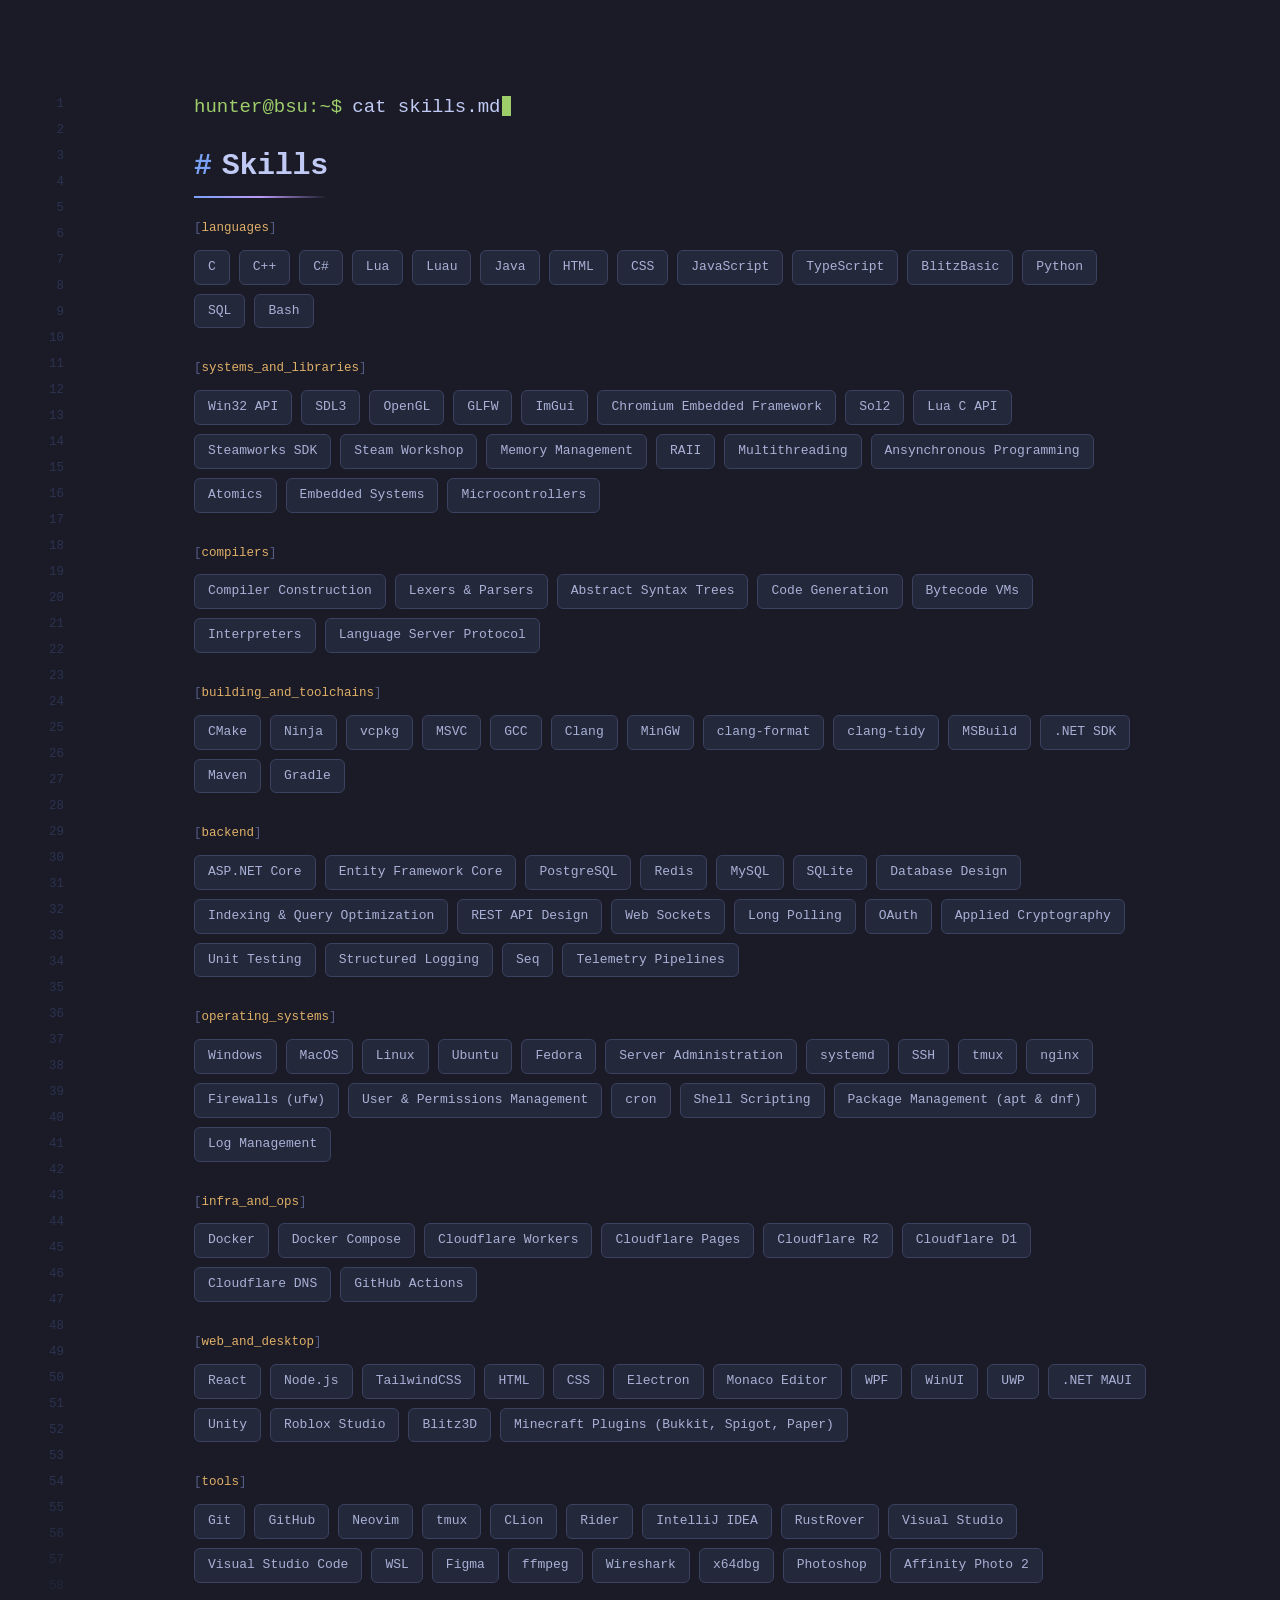
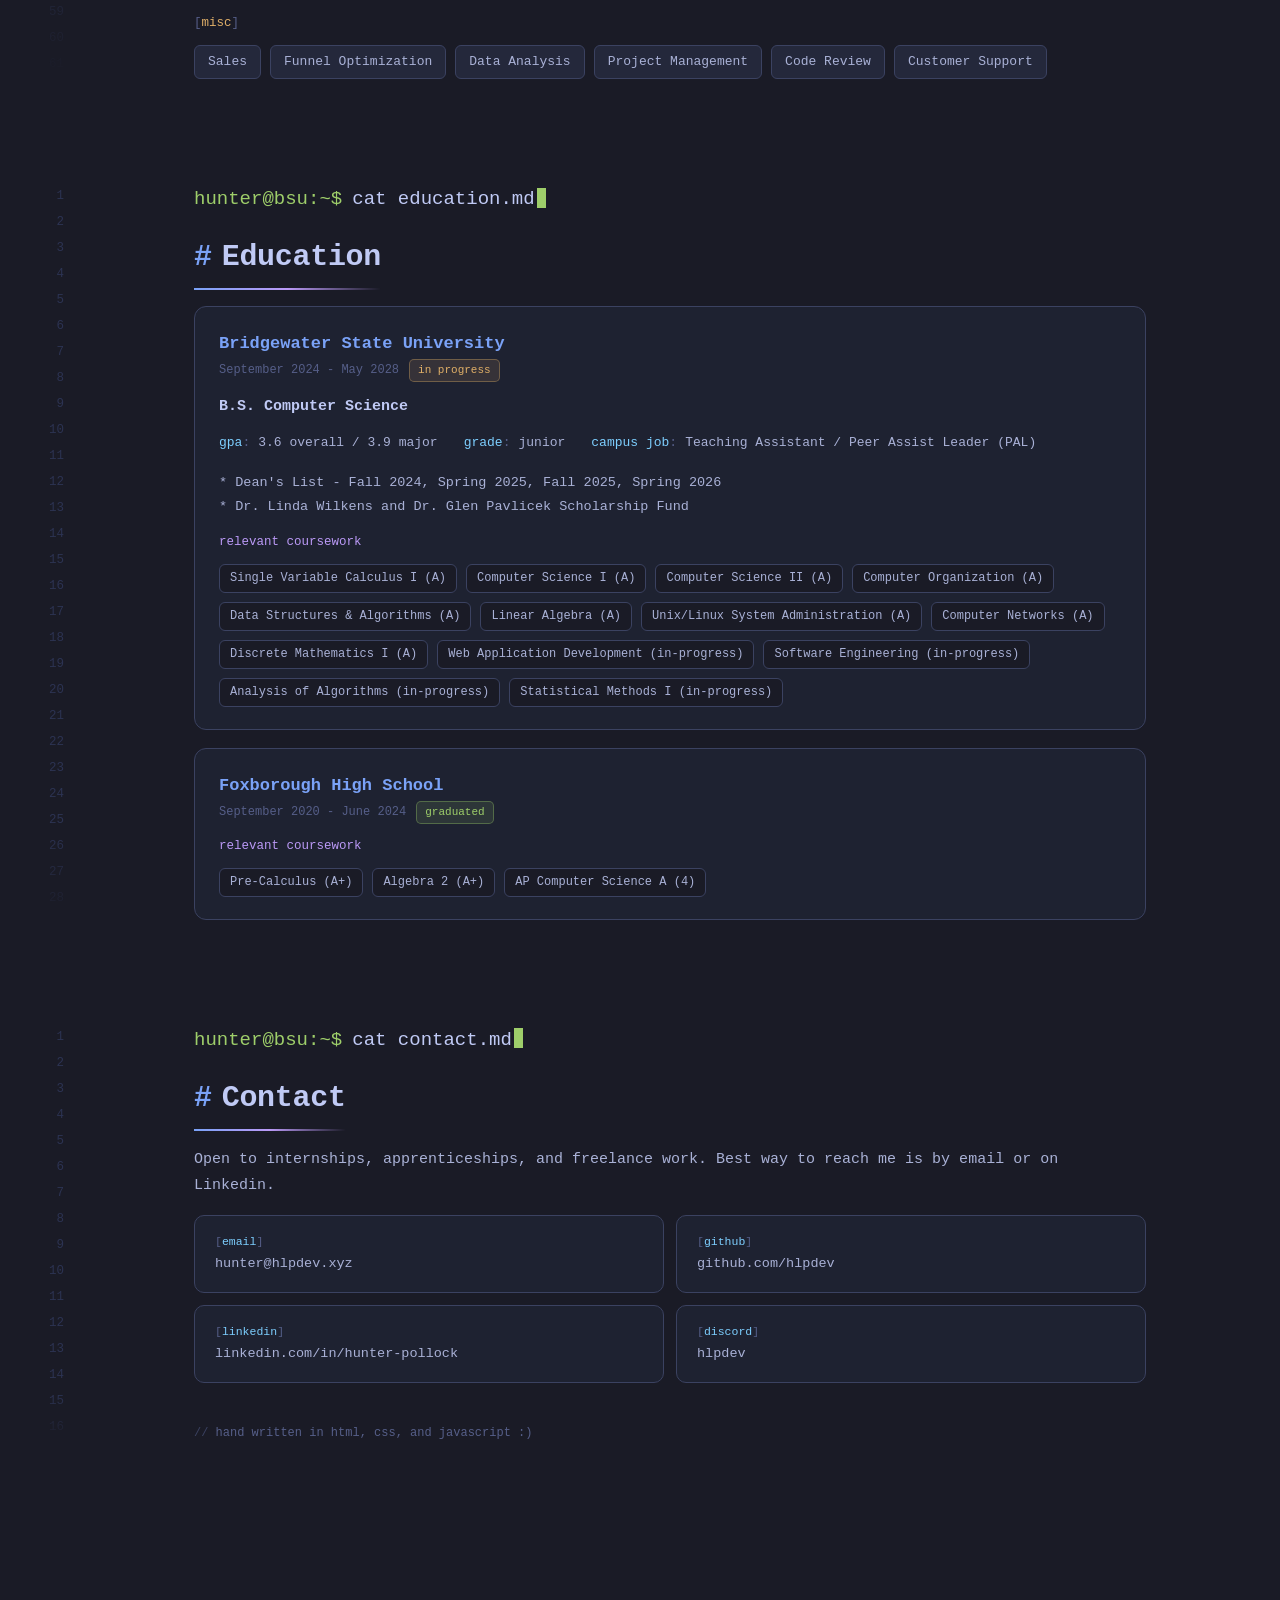
==== commit e8738c8e: "update currently working on" ====
--- a/index.html
+++ b/index.html
@@ -49,7 +49,7 @@
                     <a class="box" href="https://linkedin.com/in/hunter-pollock" target="_blank"><span class="key">linkedin</span><span class="equals">=</span><span class="value">"hunter-pollock"</span></a>
                 </div>
 
-                <p class="current large-text large-text-h6"><span class="orb"></span><span>currently building <a href="https://perchapp.org" target="_blank">Perch</a>, a notch overlay for windows launching on Steam</span></p>
+                <p class="current large-text large-text-h6"><span class="orb"></span><span>currently building <a href="#" target="_blank">FutureBlitz</a>, an LLVM based compiler</span></p>
 
                 <a class="intro-subtitle large-text large-test-h6" href="./comp335/comp335.html"><br>Access COMP-335 area here &rarr;</a>
 
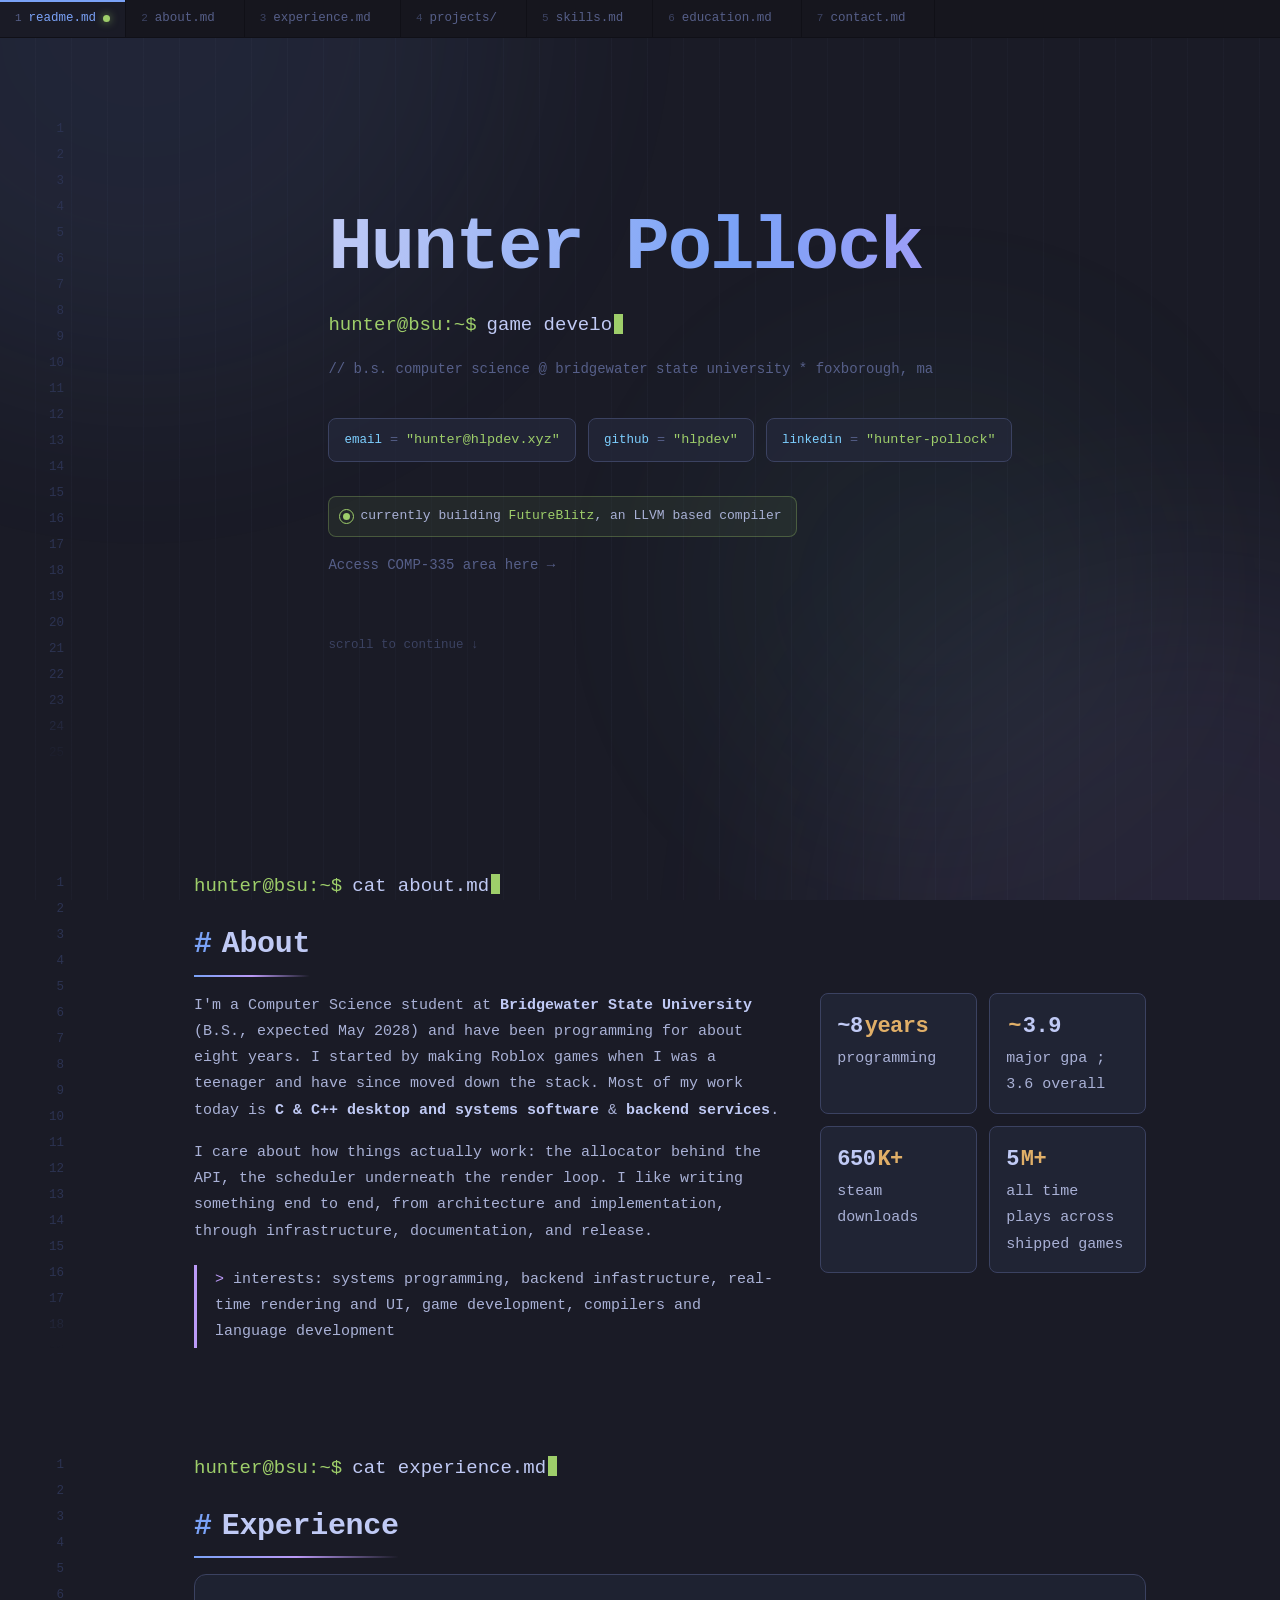
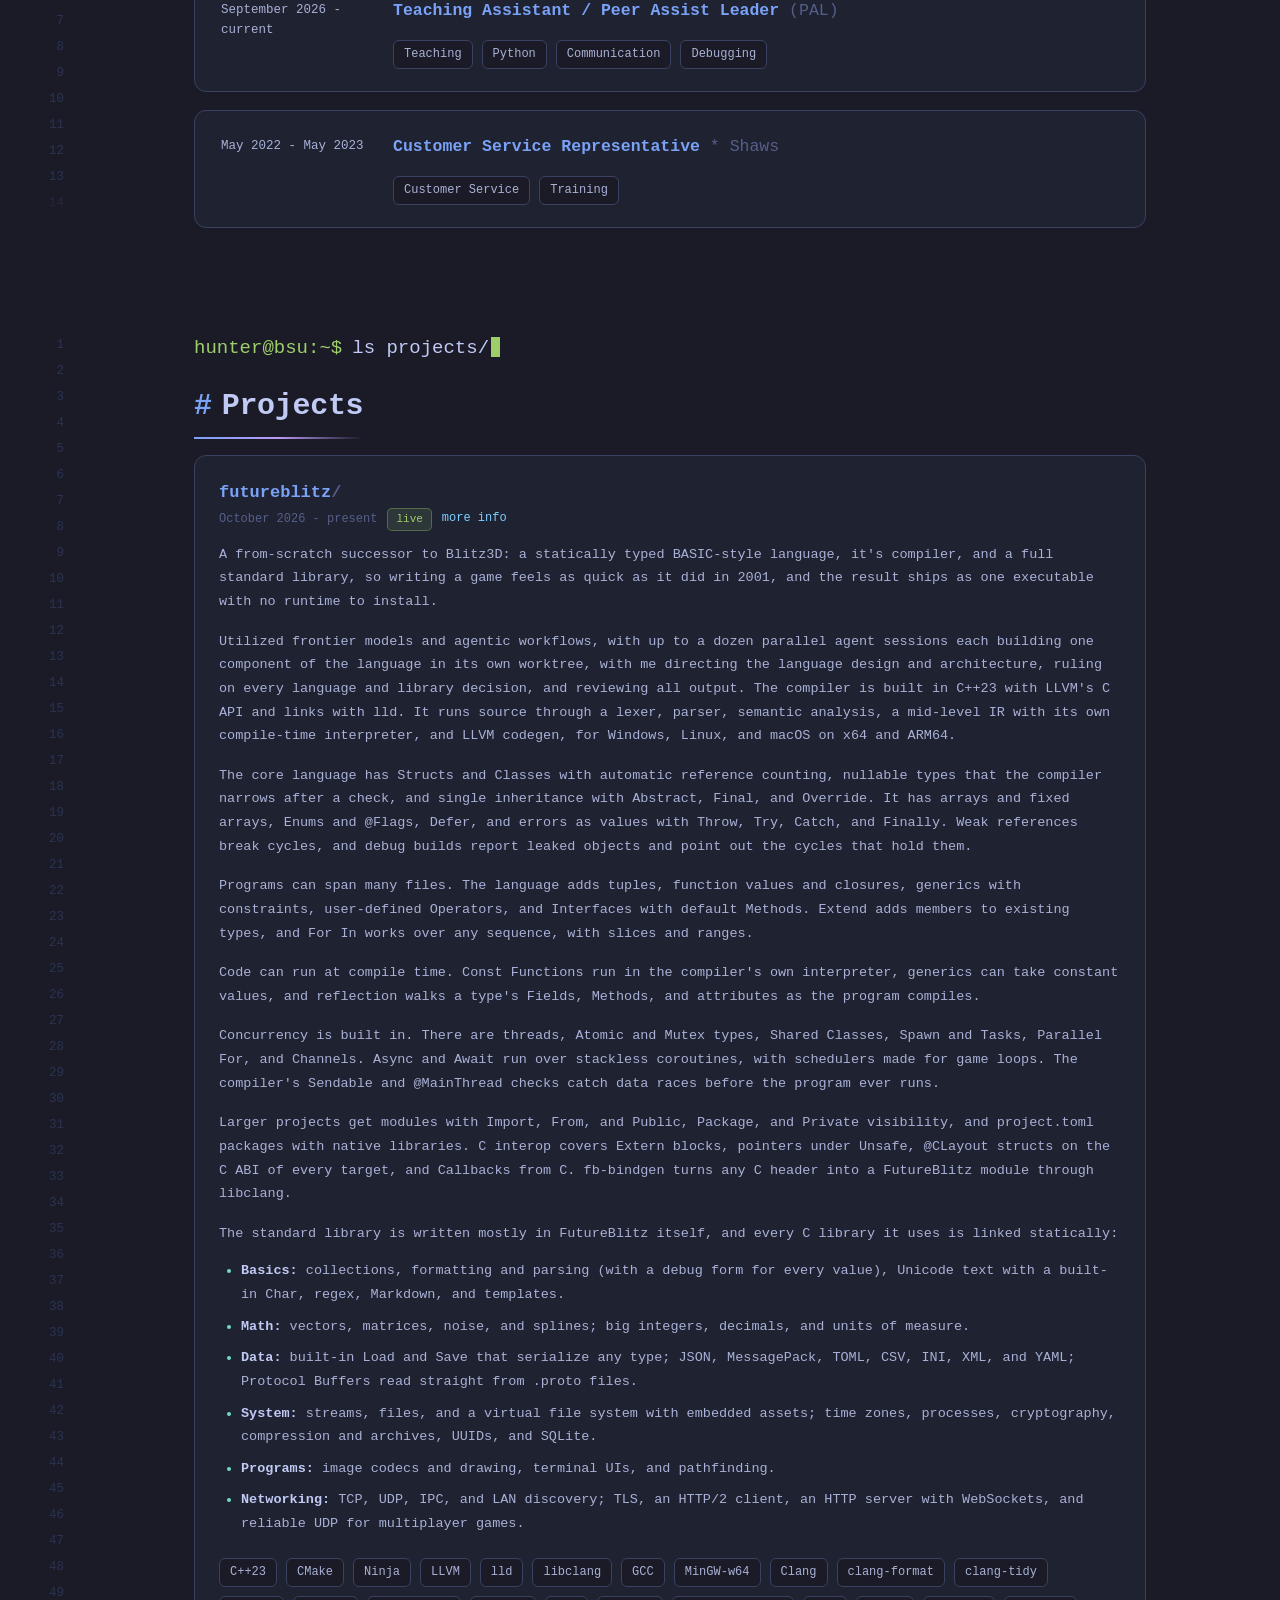
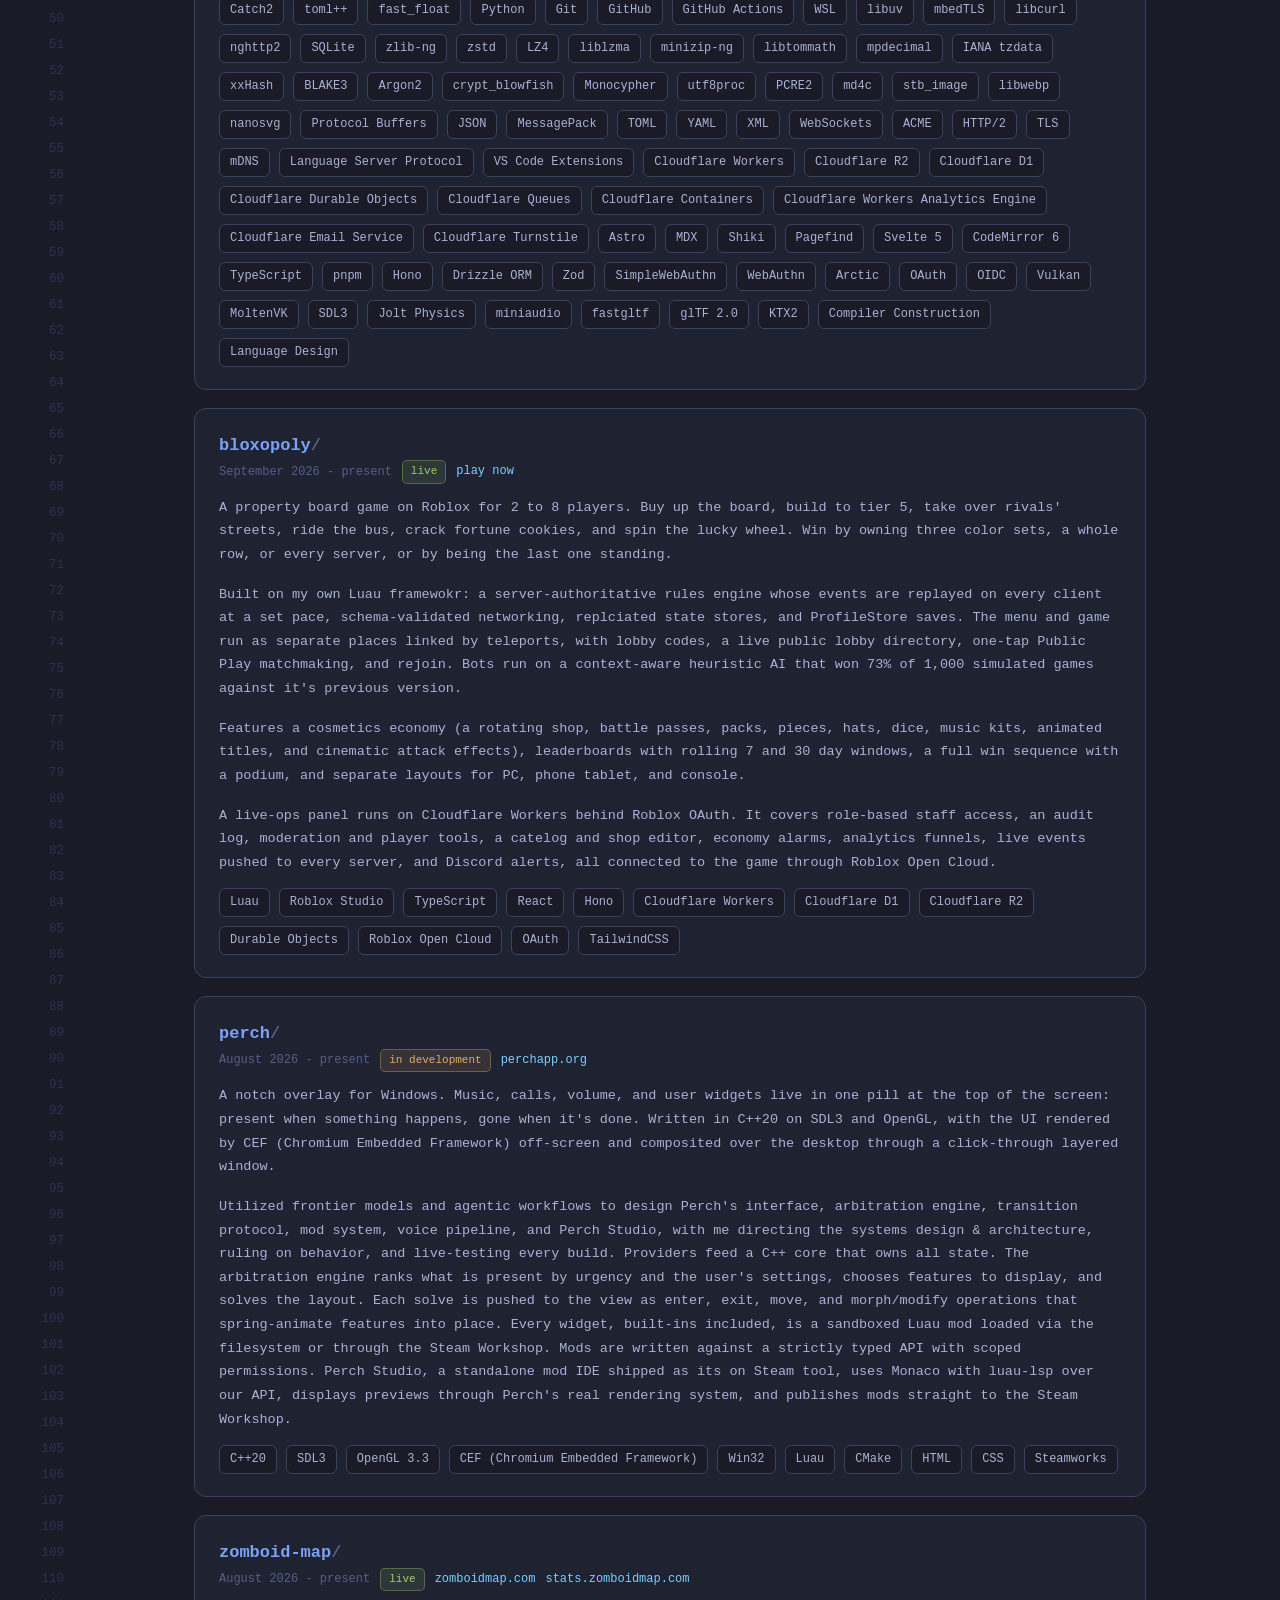
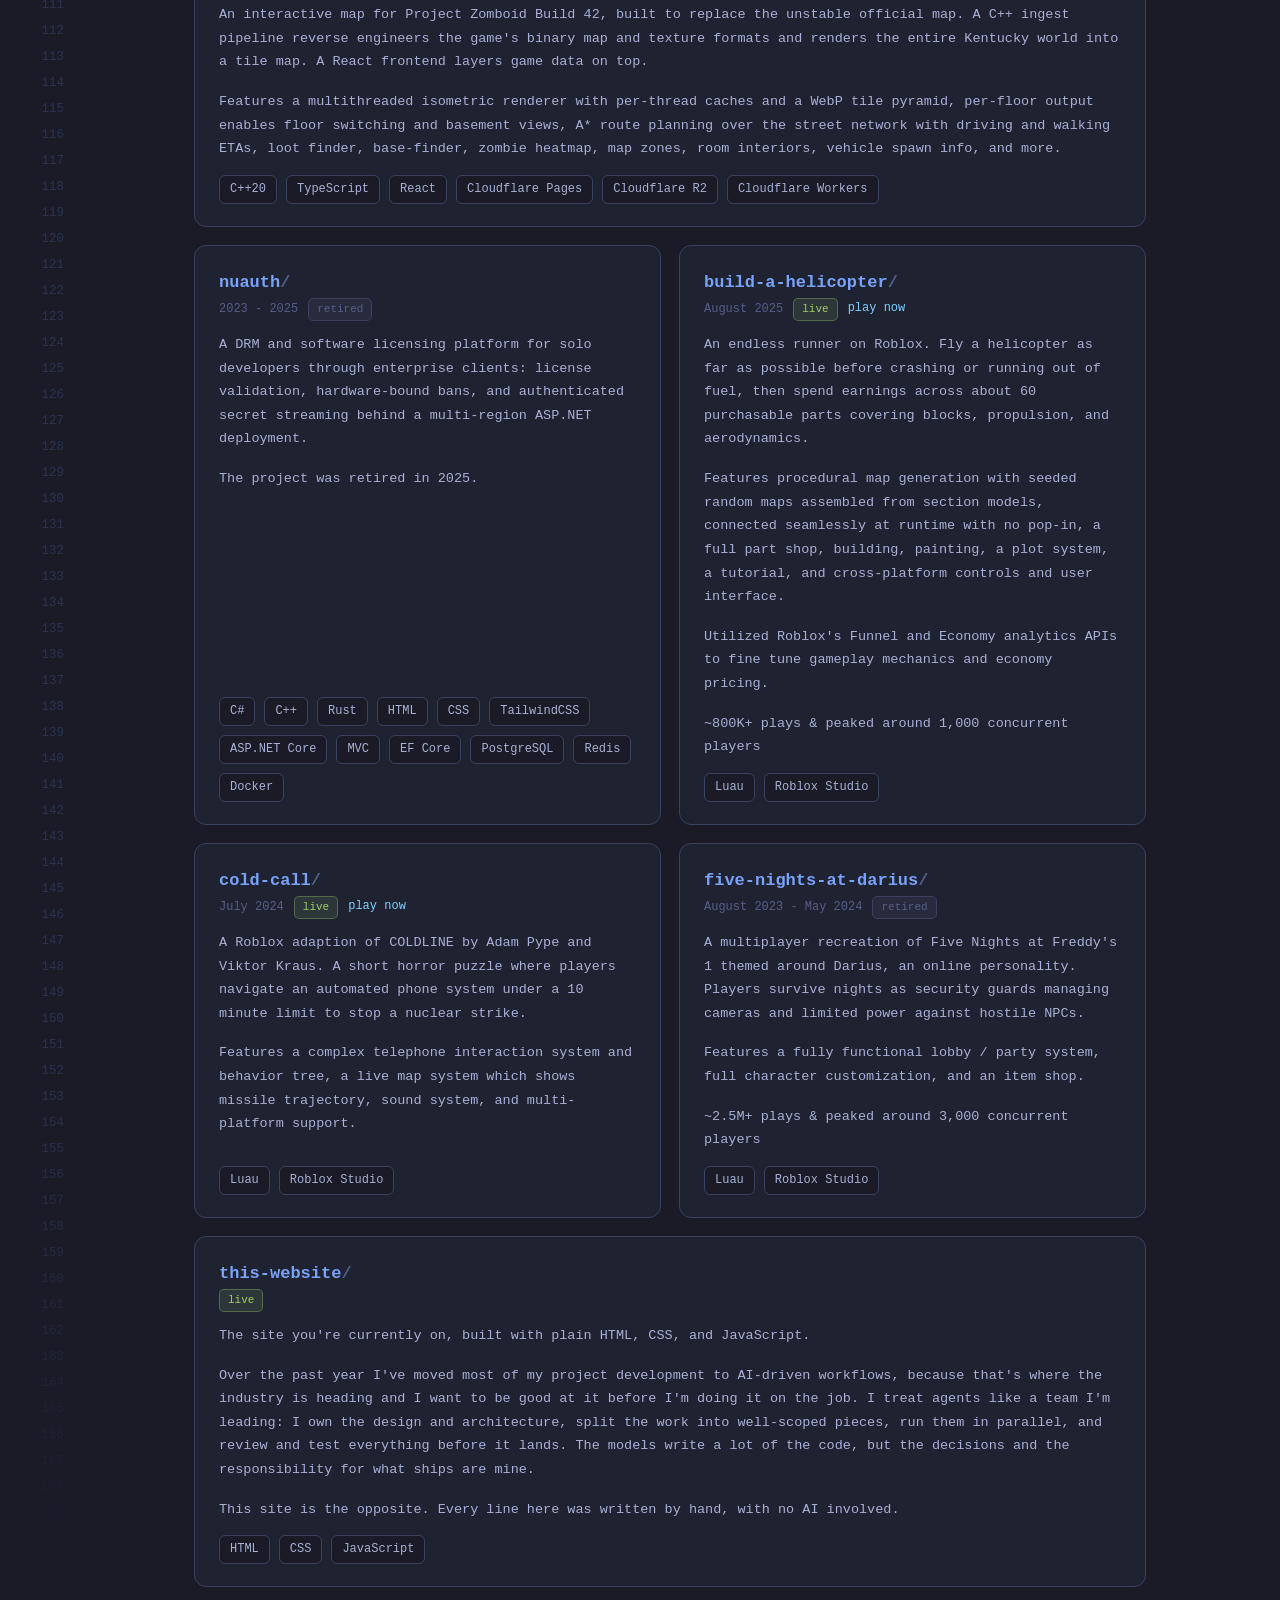
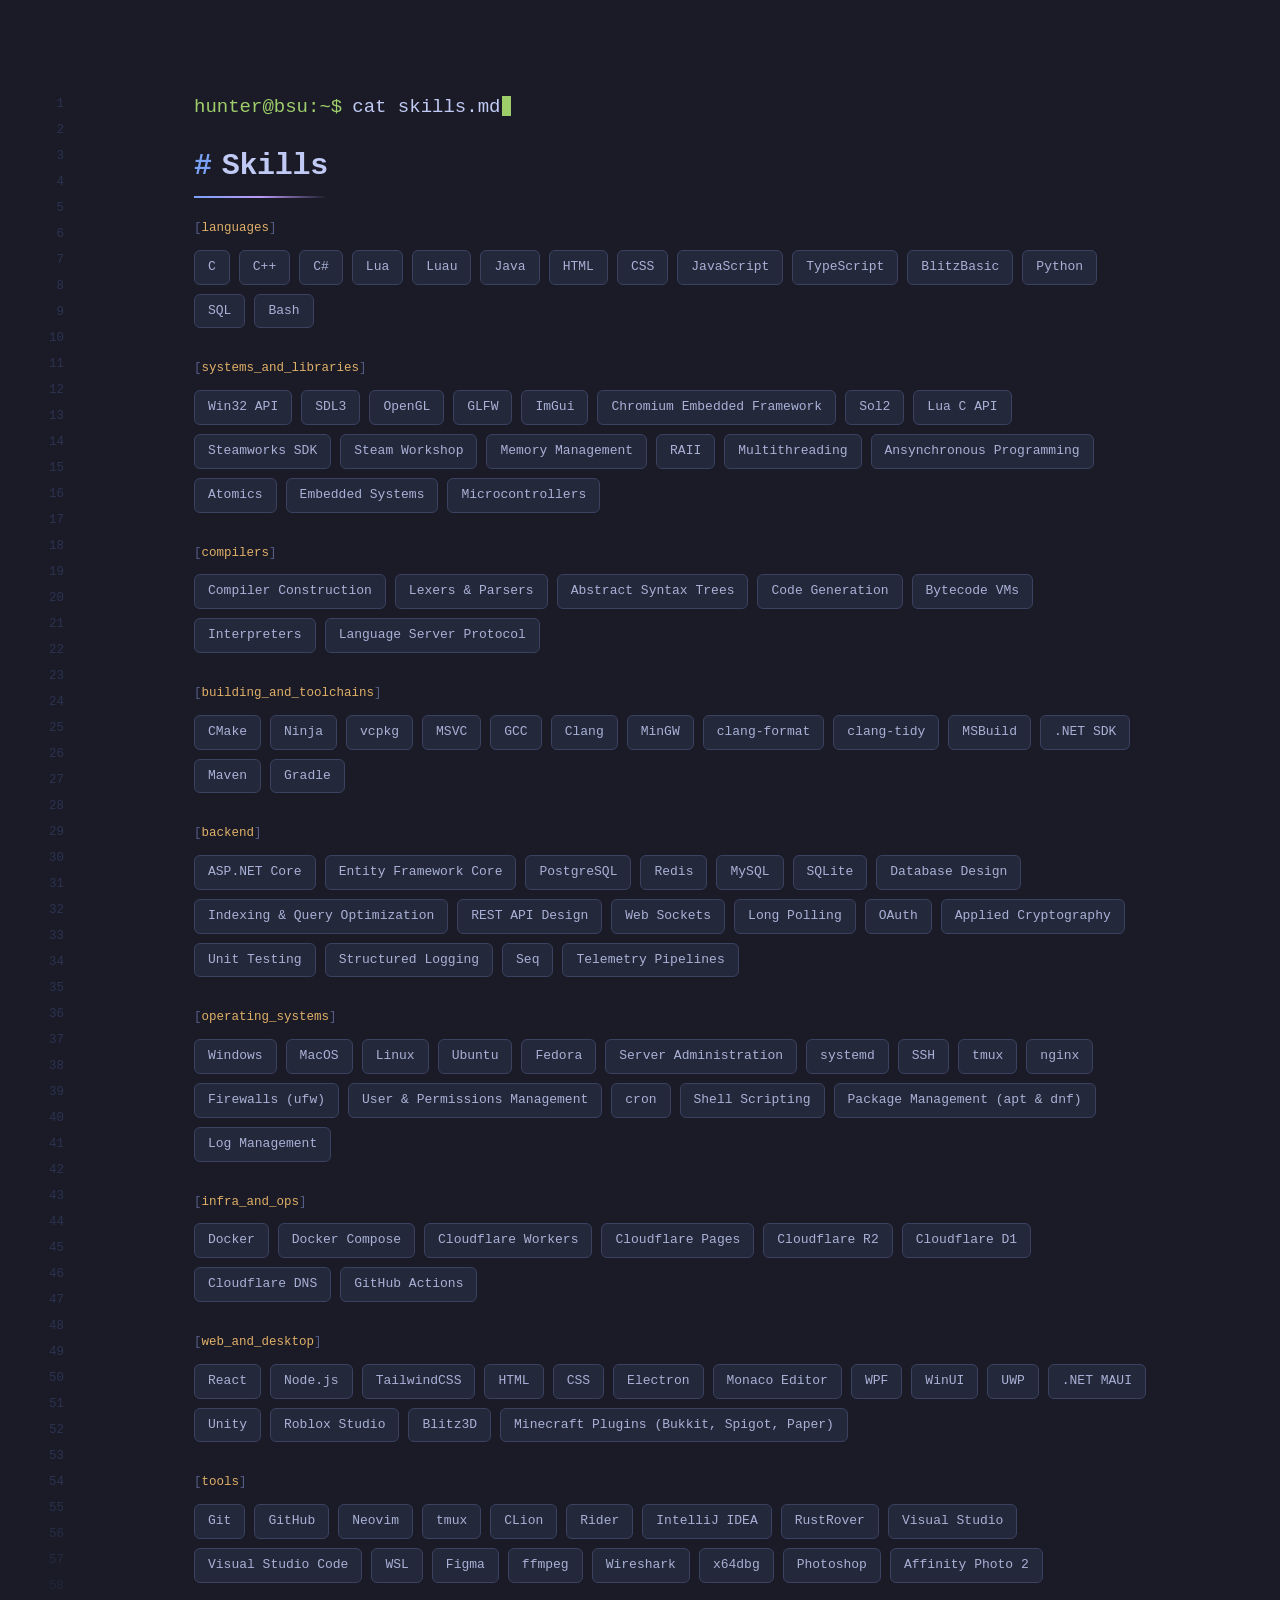
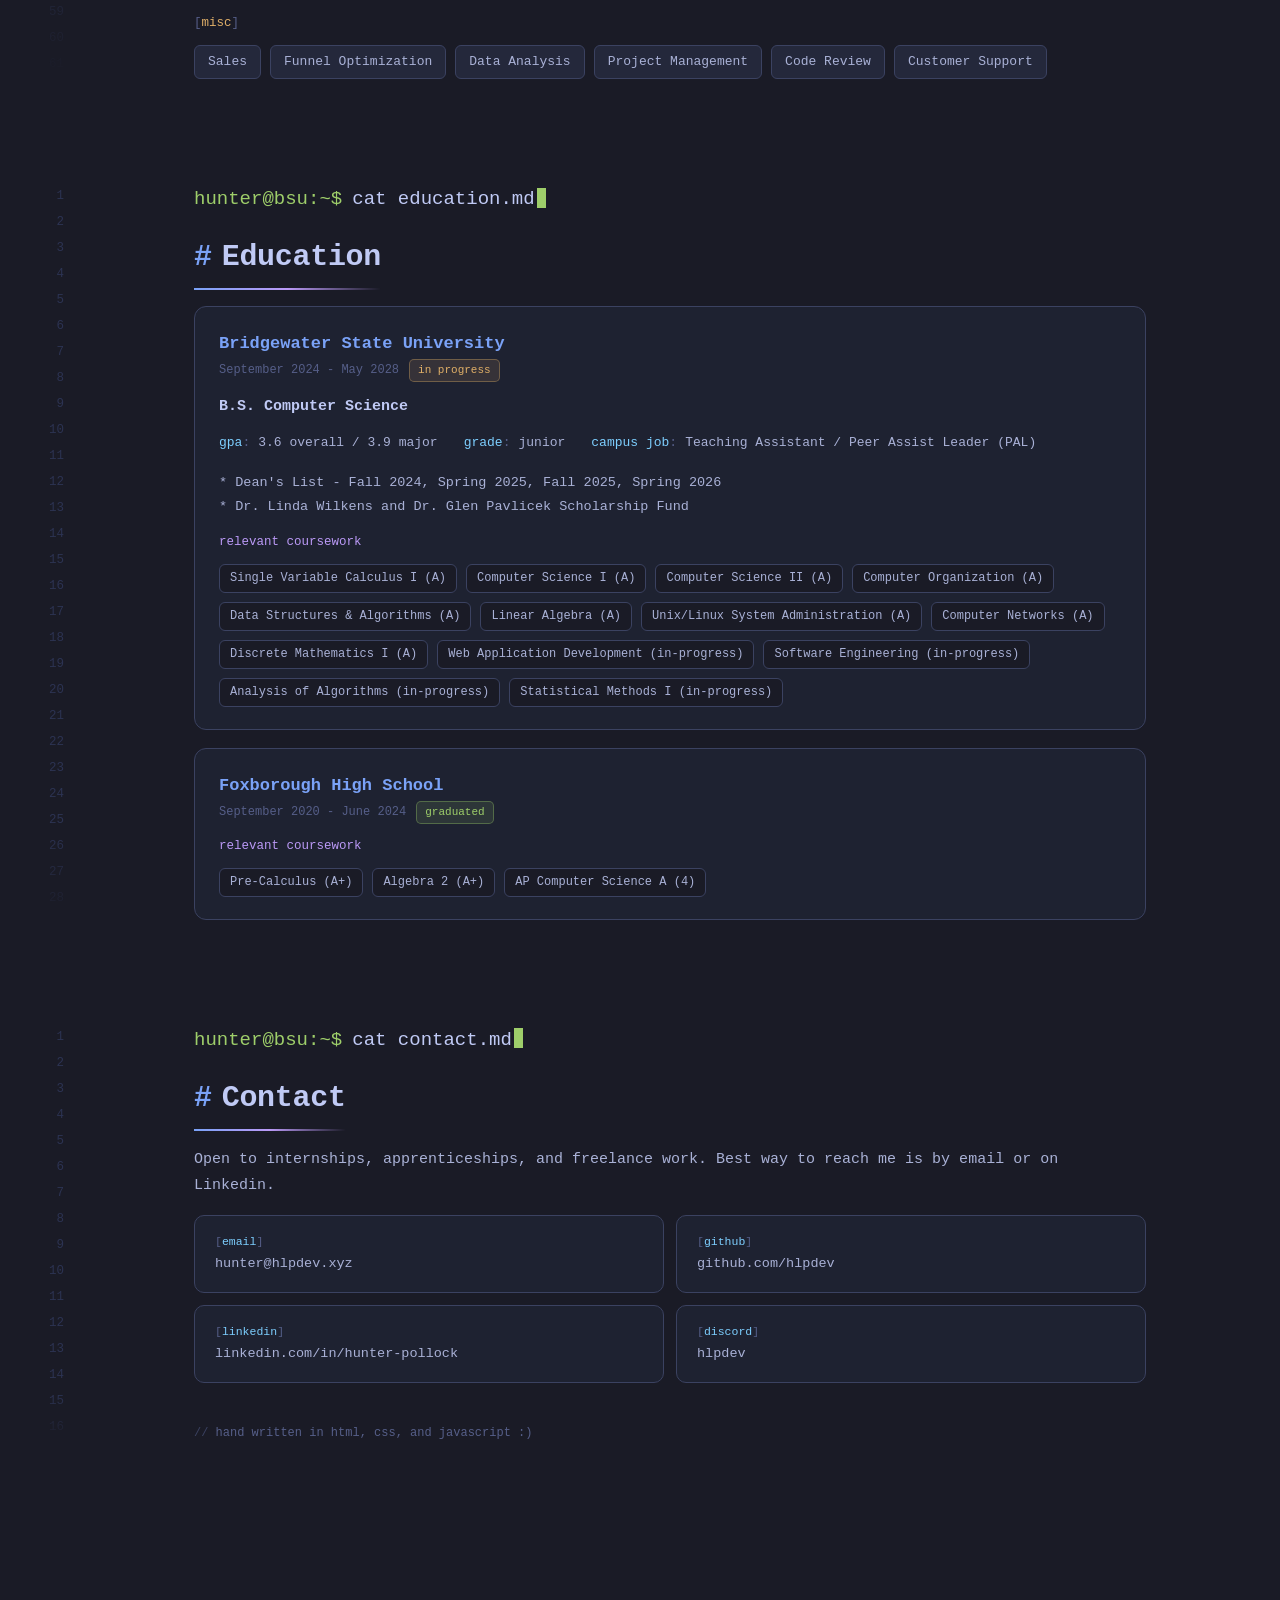
==== commit 7b26a3b2: "update futureblitz info" ====
--- a/index.html
+++ b/index.html
@@ -159,7 +159,8 @@
 
                             <span class="card-meta">
                                 October 2026 - present
-                                <span class="status status-development">in development</span>
+                                <span class="status status-live">live</span>
+                                <span class="card-links"><a href="https://futureblitz.dev" target="_blank">more info</a></span>
                             </span>
                         </div>
 
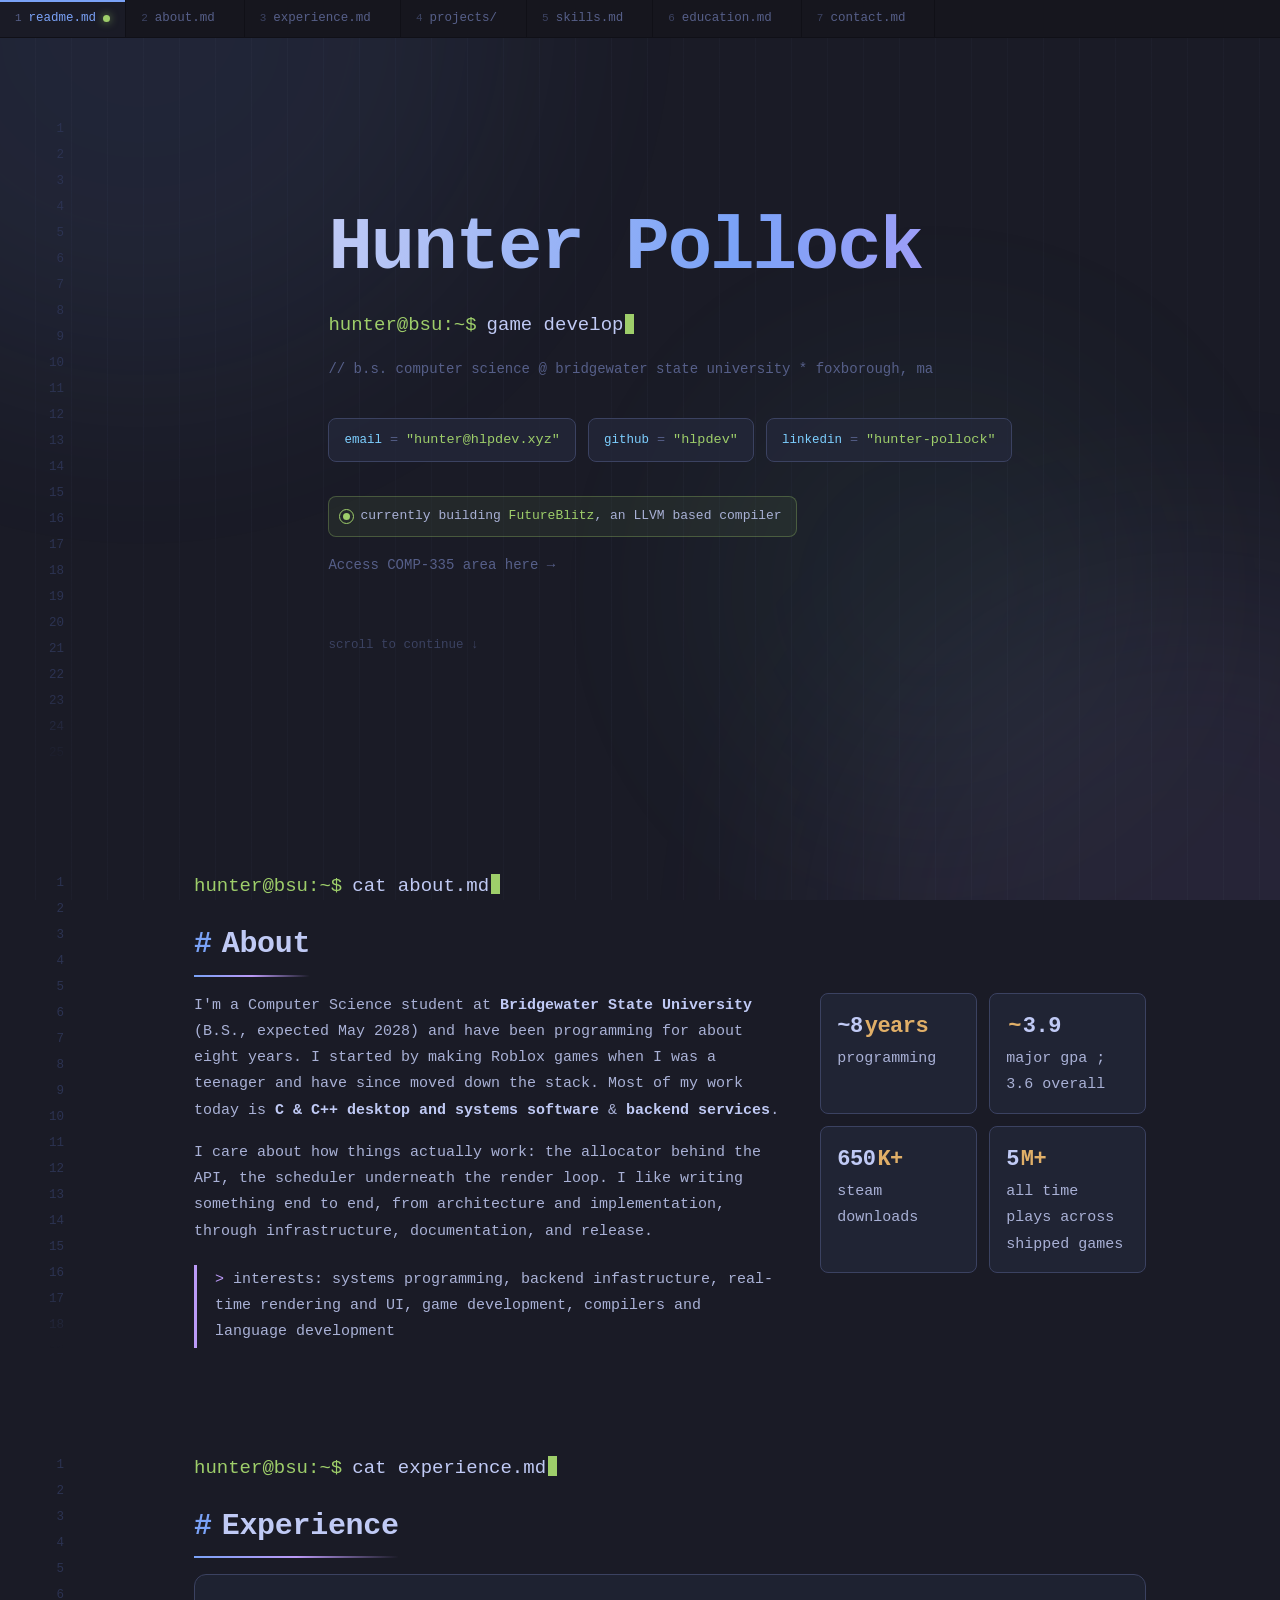
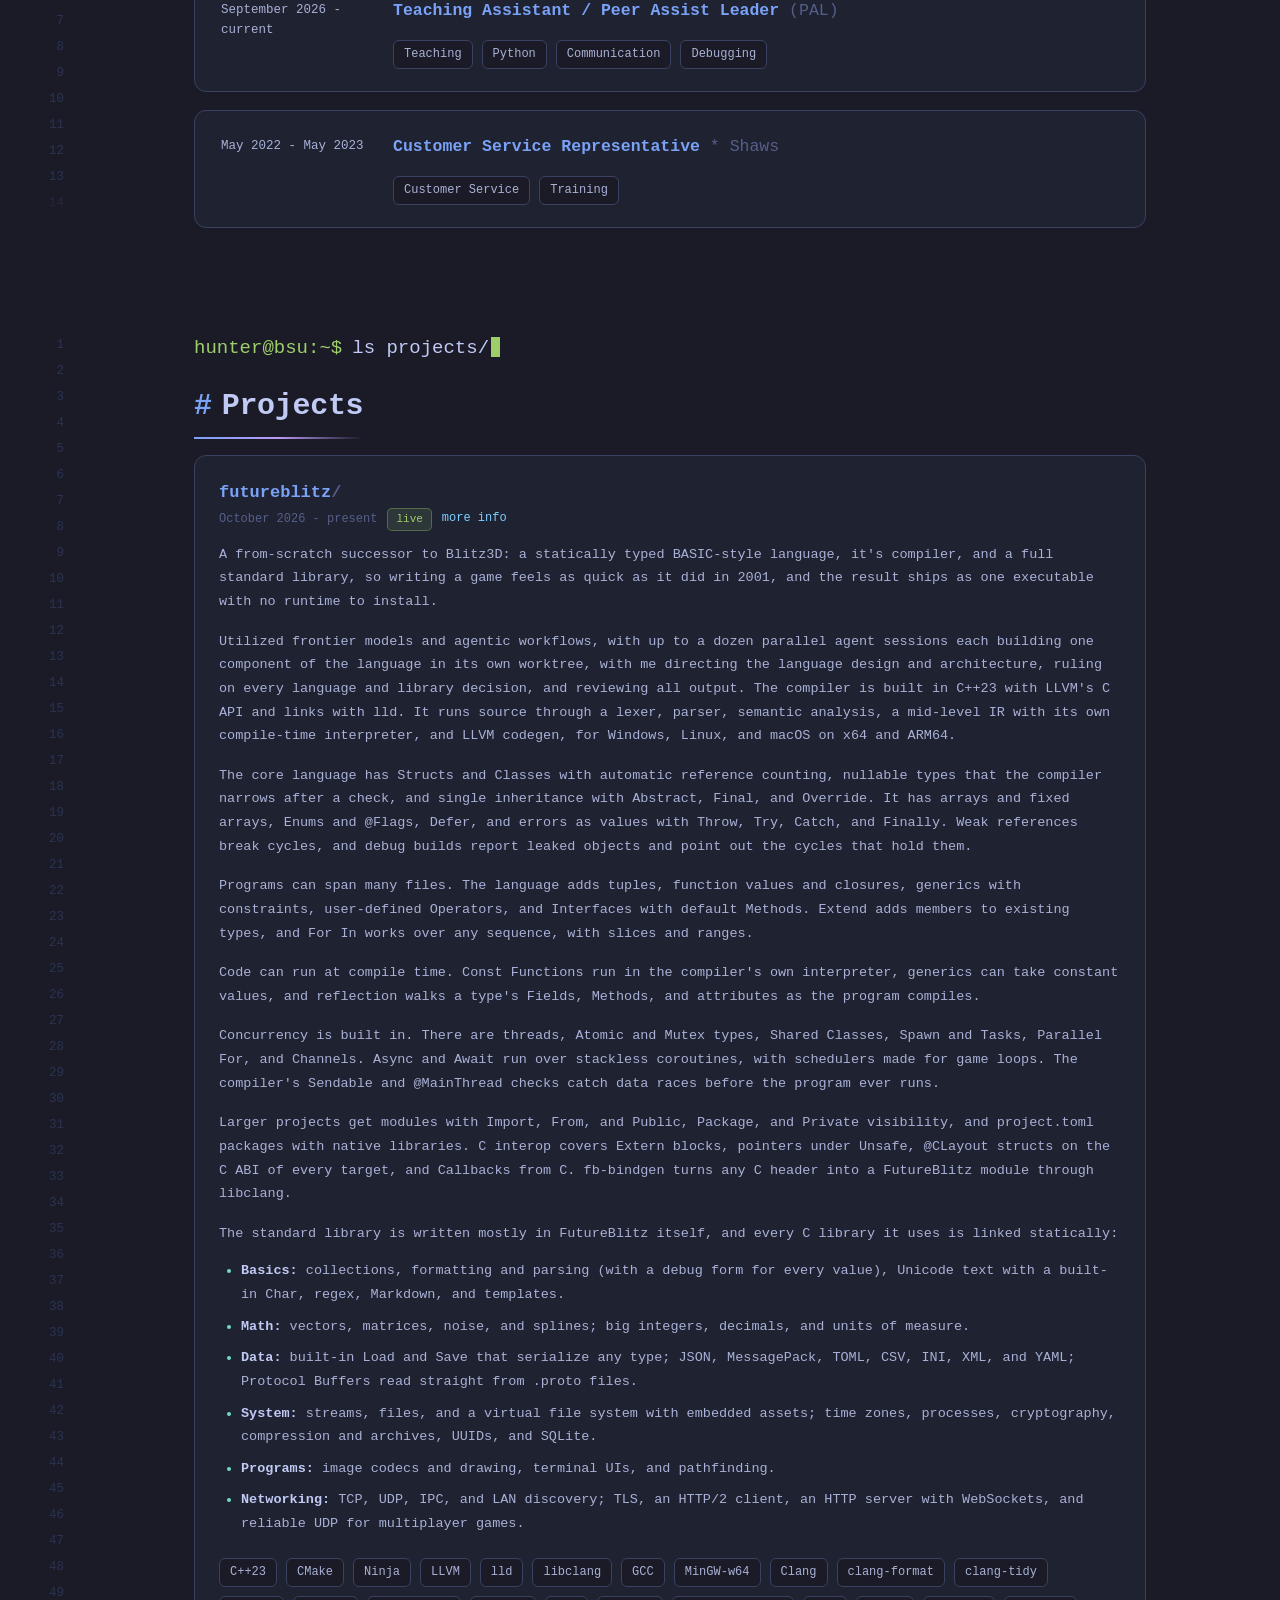
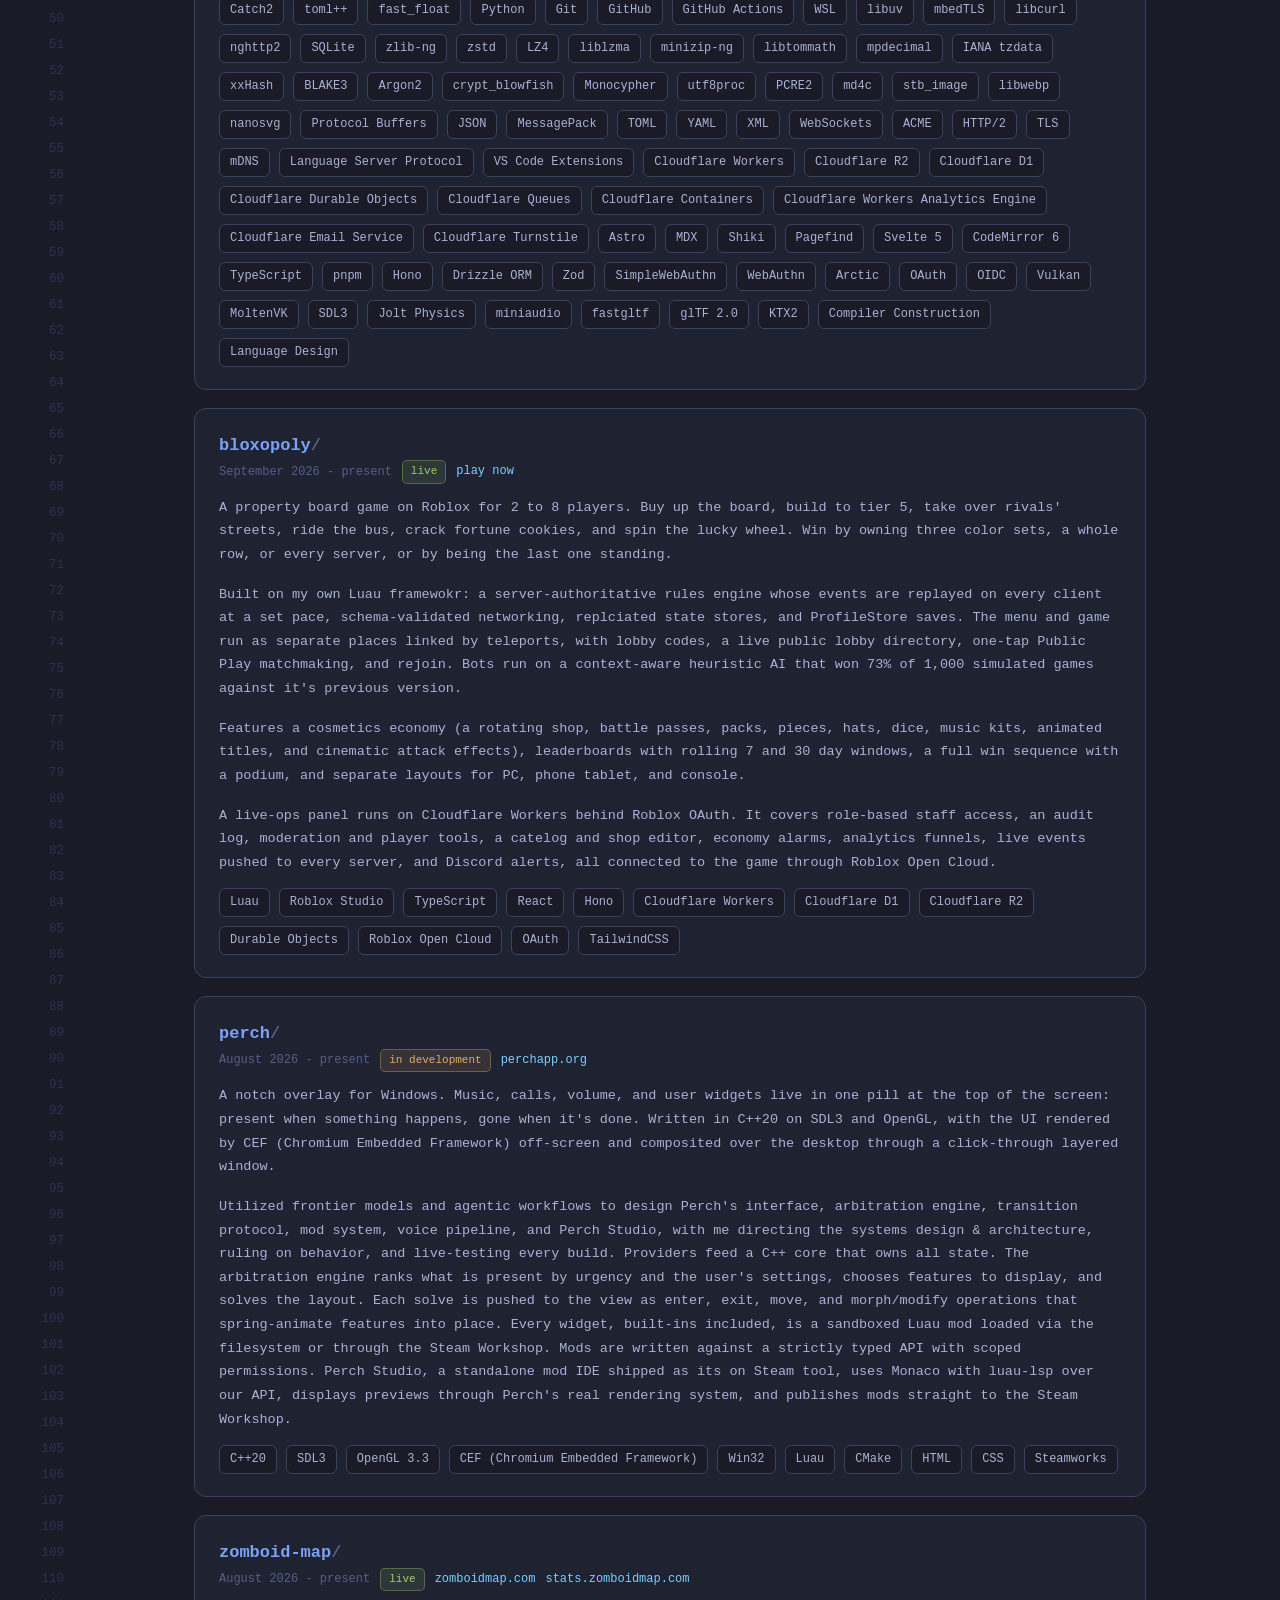
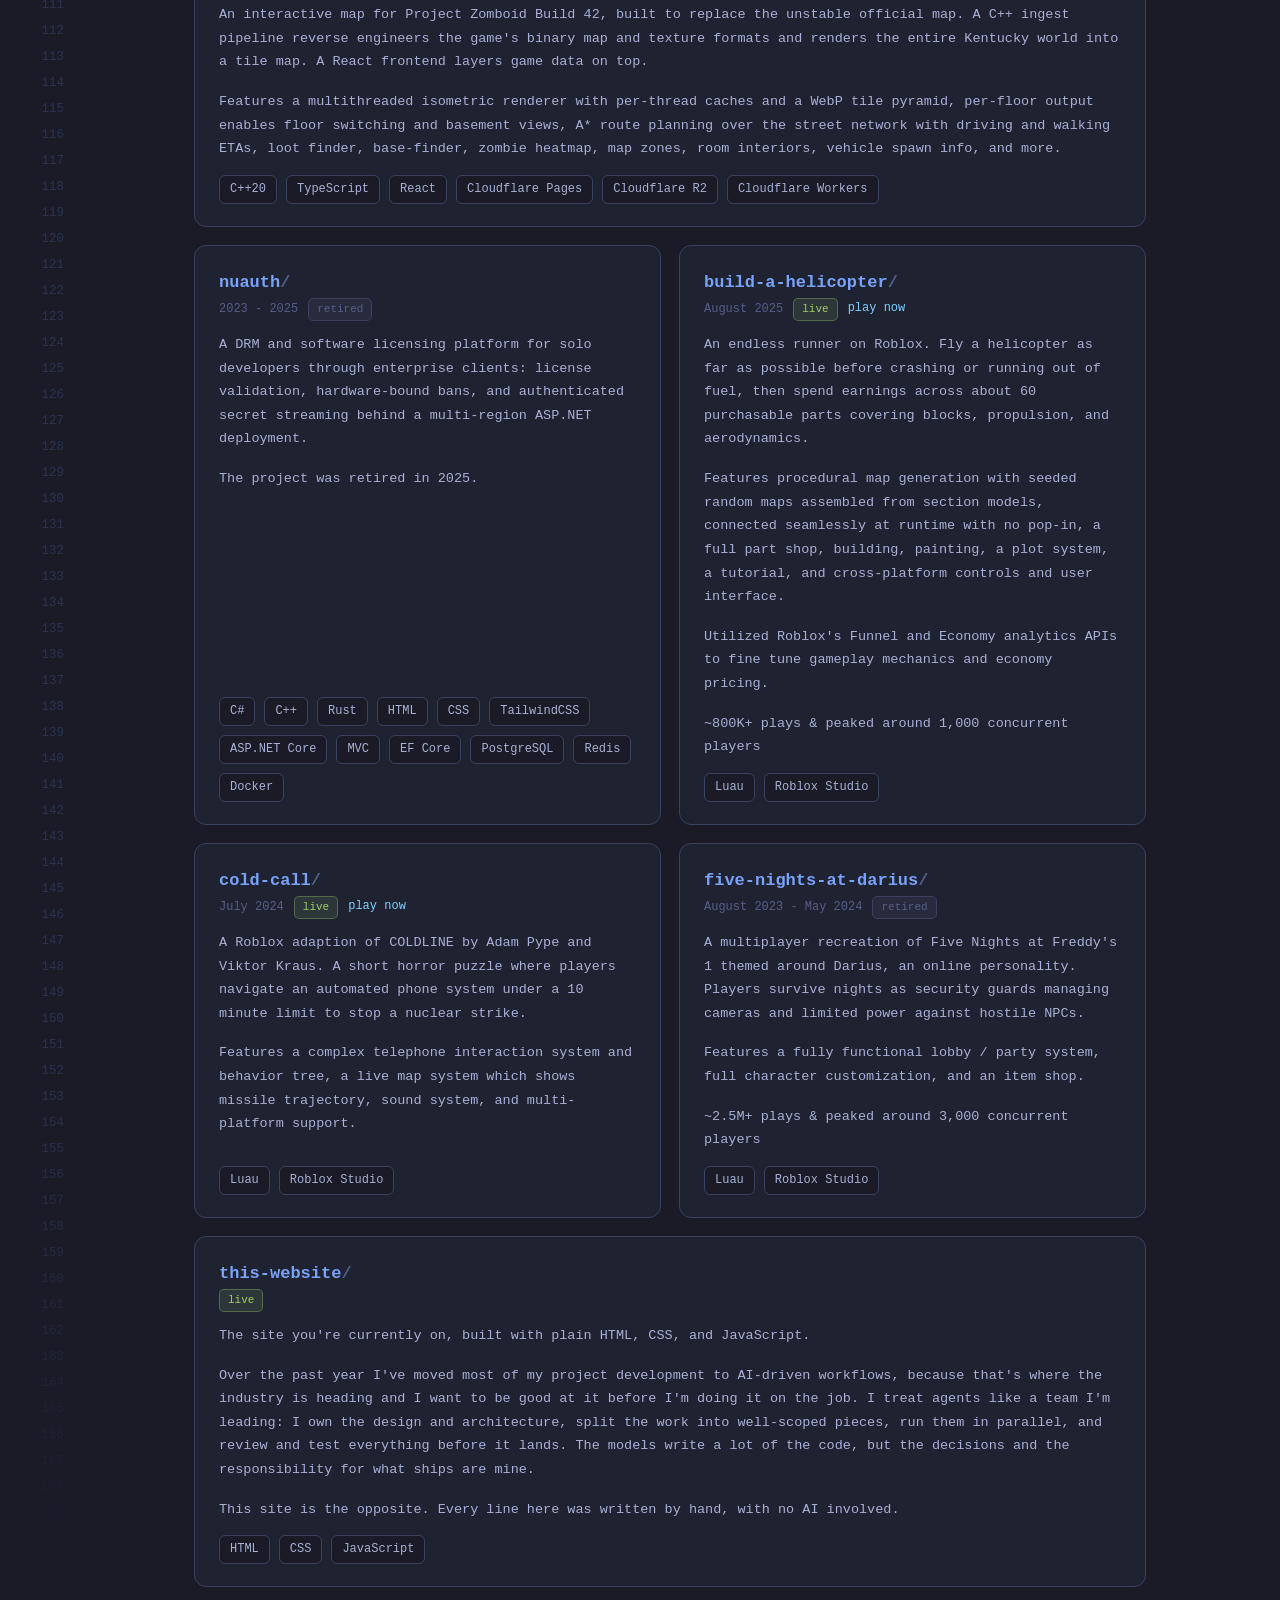
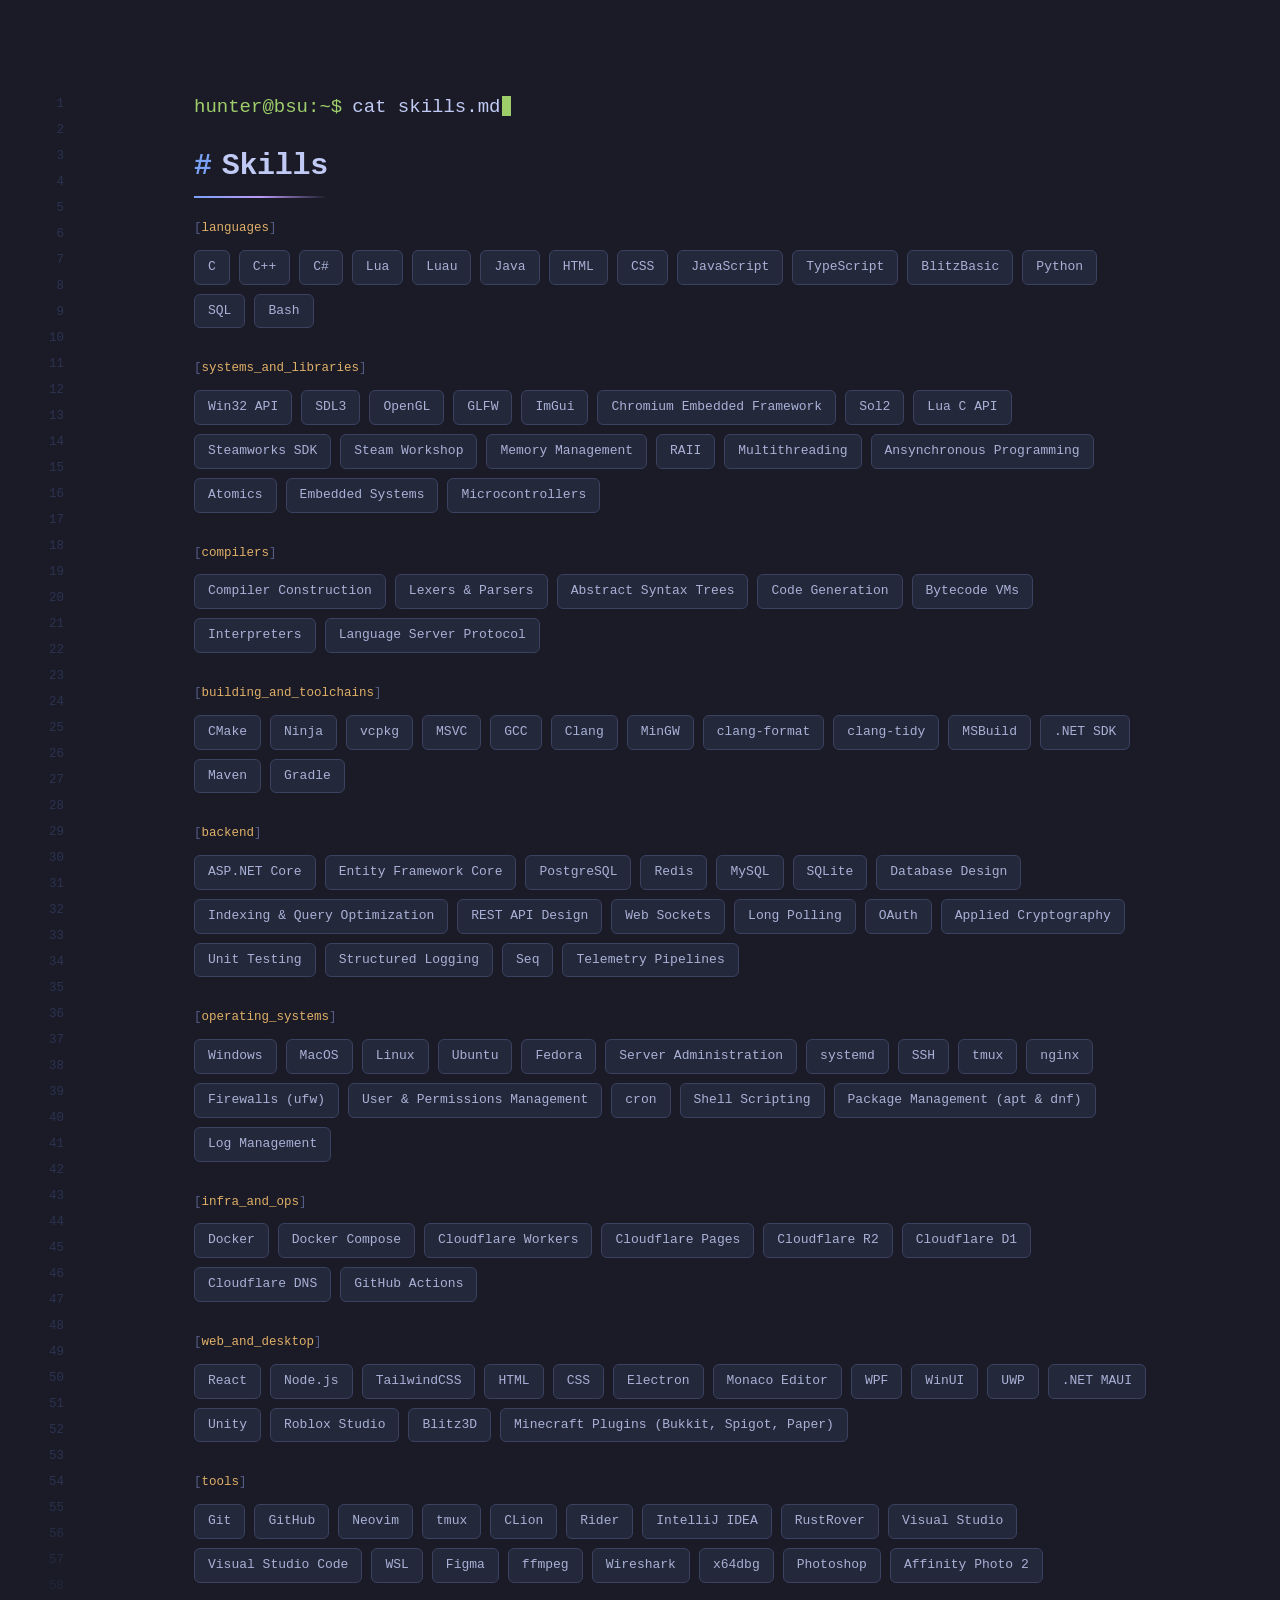
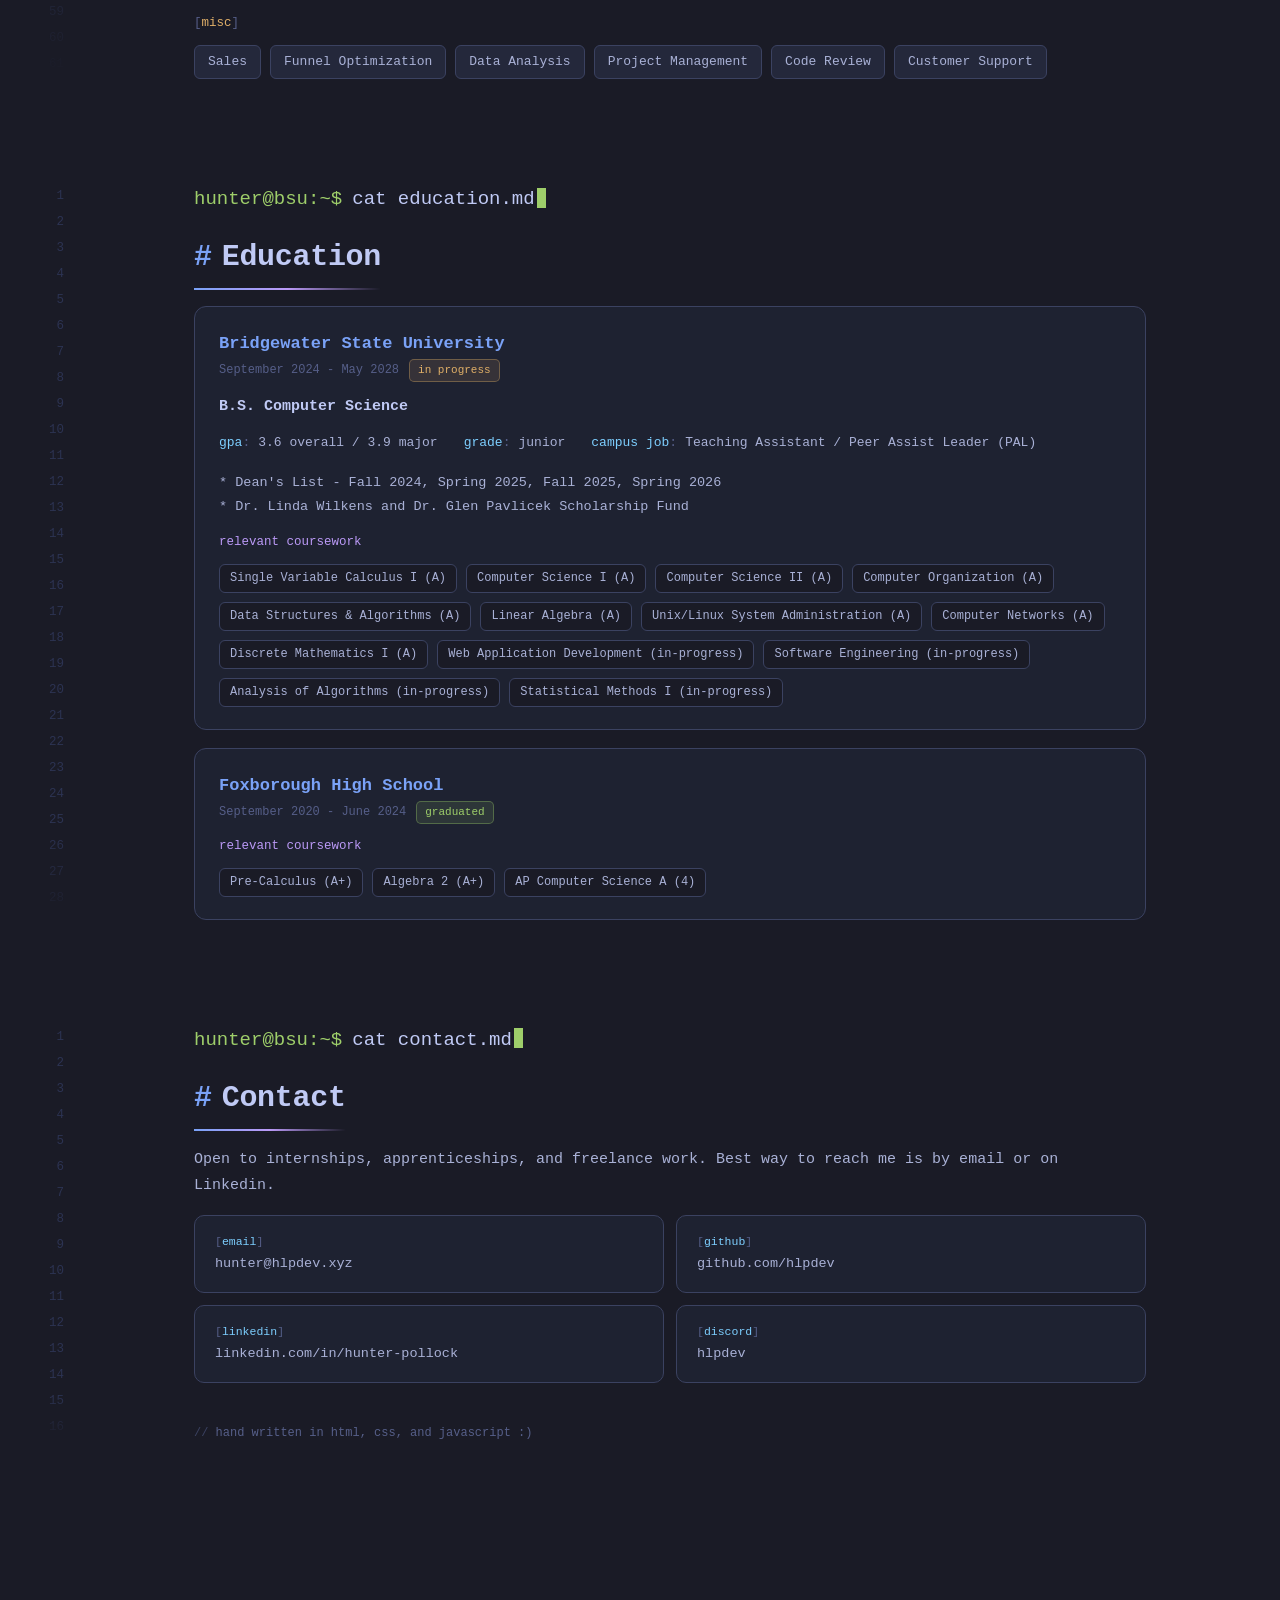
==== commit 4cc63530: "update futureblitz info" ====
--- a/index.html
+++ b/index.html
@@ -49,7 +49,7 @@
                     <a class="box" href="https://linkedin.com/in/hunter-pollock" target="_blank"><span class="key">linkedin</span><span class="equals">=</span><span class="value">"hunter-pollock"</span></a>
                 </div>
 
-                <p class="current large-text large-text-h6"><span class="orb"></span><span>currently building <a href="#" target="_blank">FutureBlitz</a>, an LLVM based compiler</span></p>
+                <p class="current large-text large-text-h6"><span class="orb"></span><span>currently building <a href="https://futureblitz.dev" target="_blank">FutureBlitz</a>, an LLVM based compiler</span></p>
 
                 <a class="intro-subtitle large-text large-test-h6" href="./comp335/comp335.html"><br>Access COMP-335 area here &rarr;</a>
 
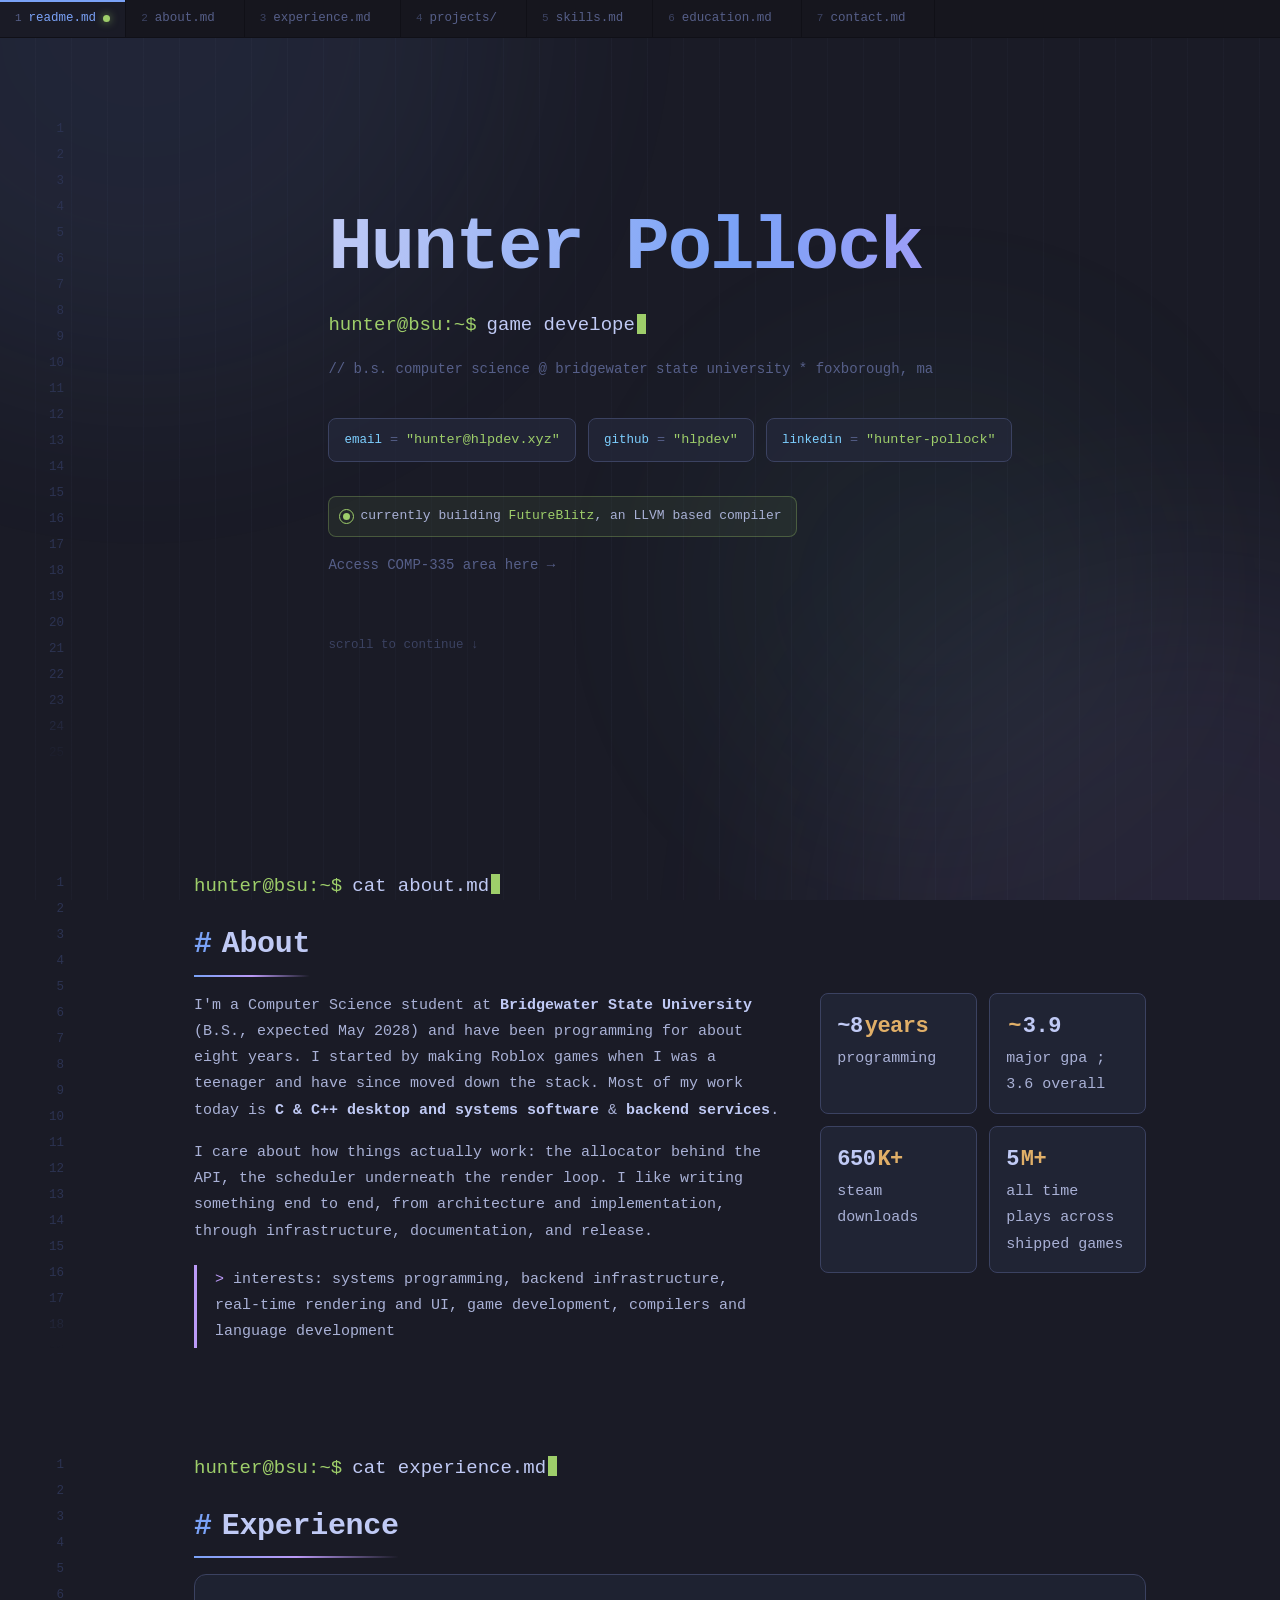
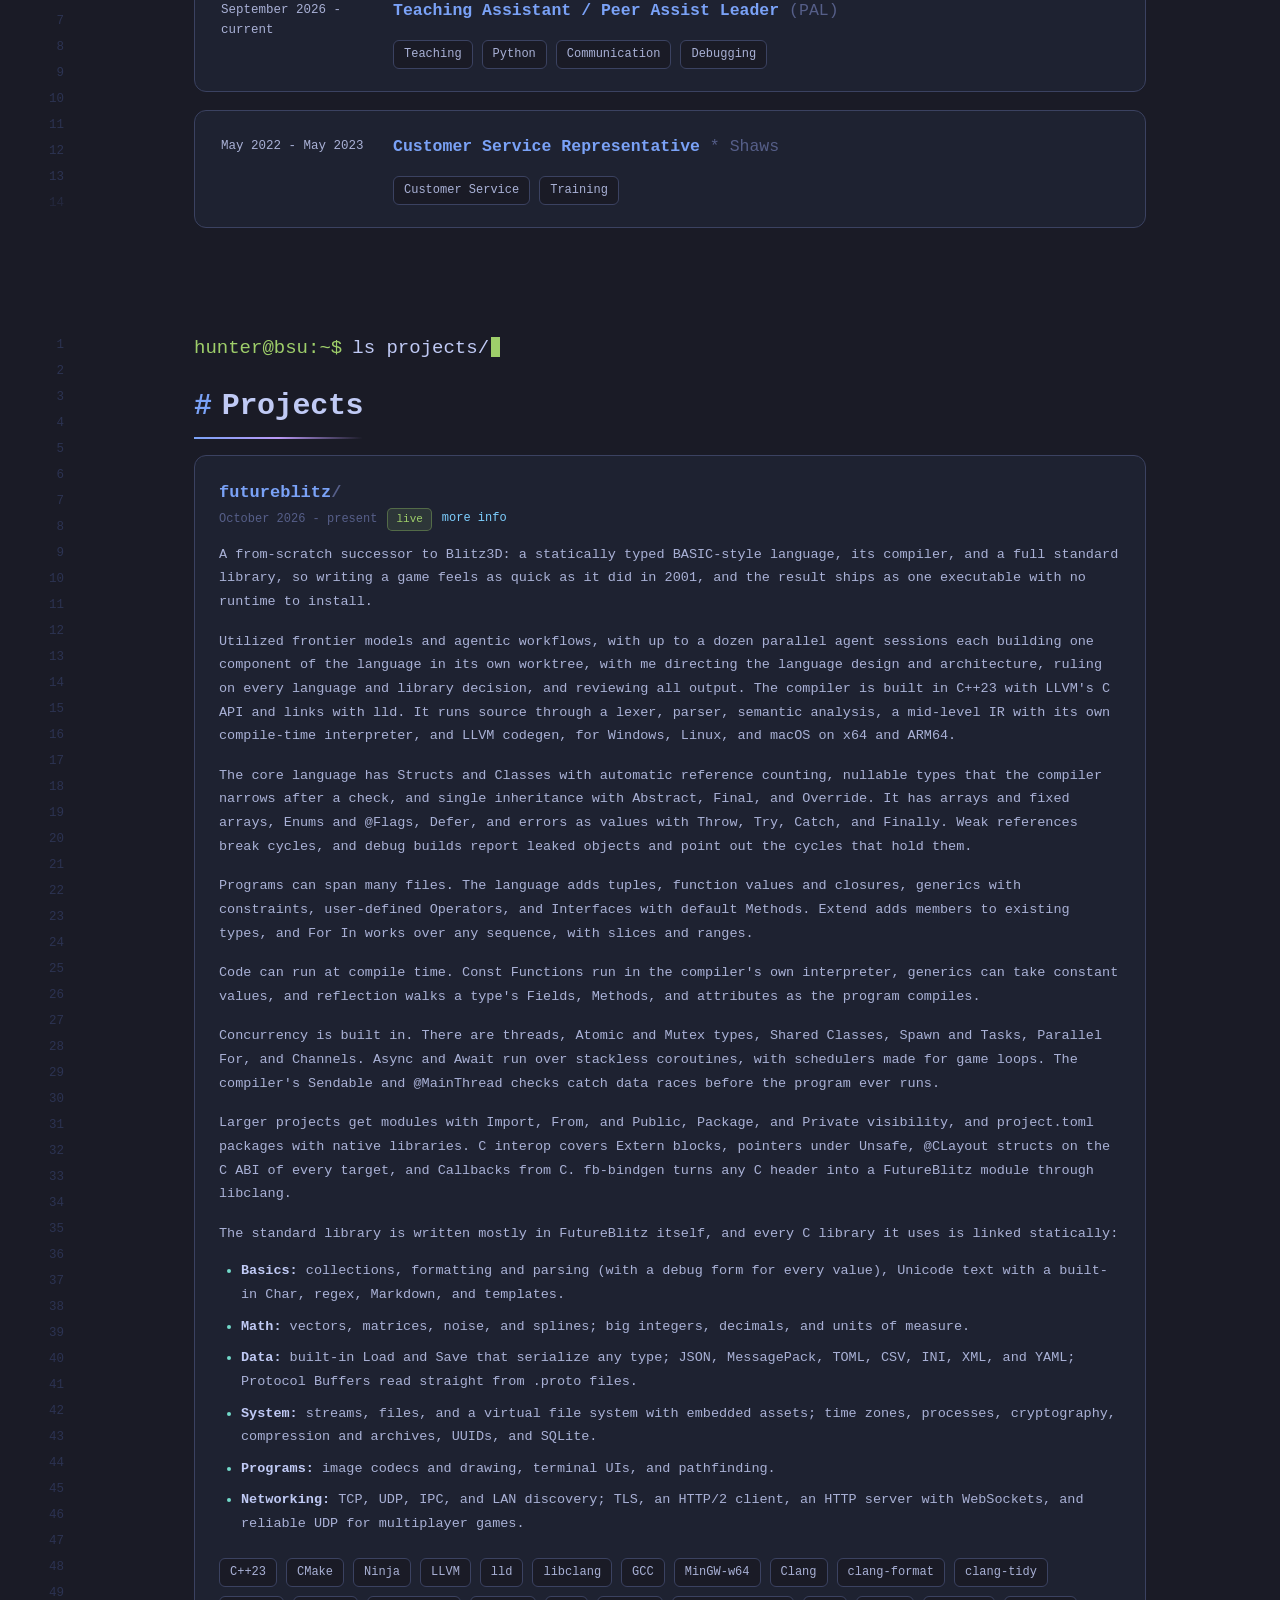
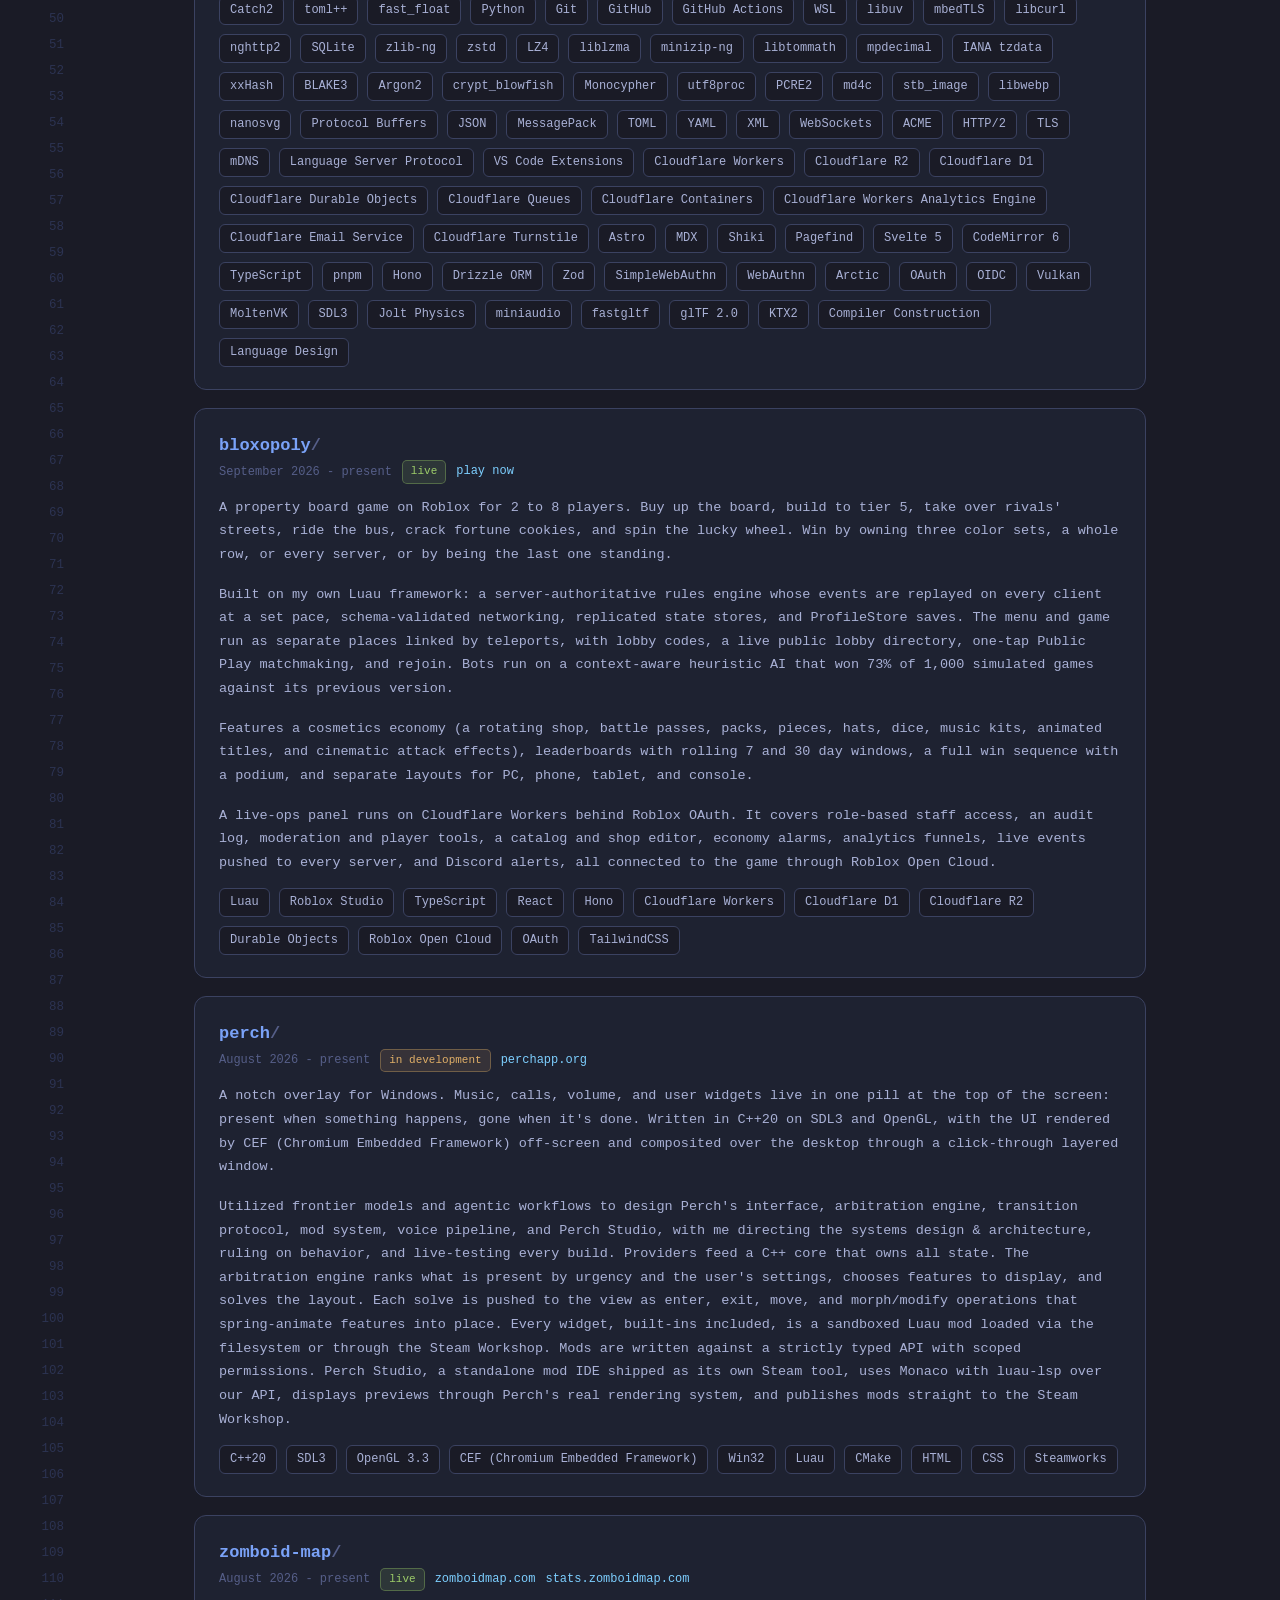
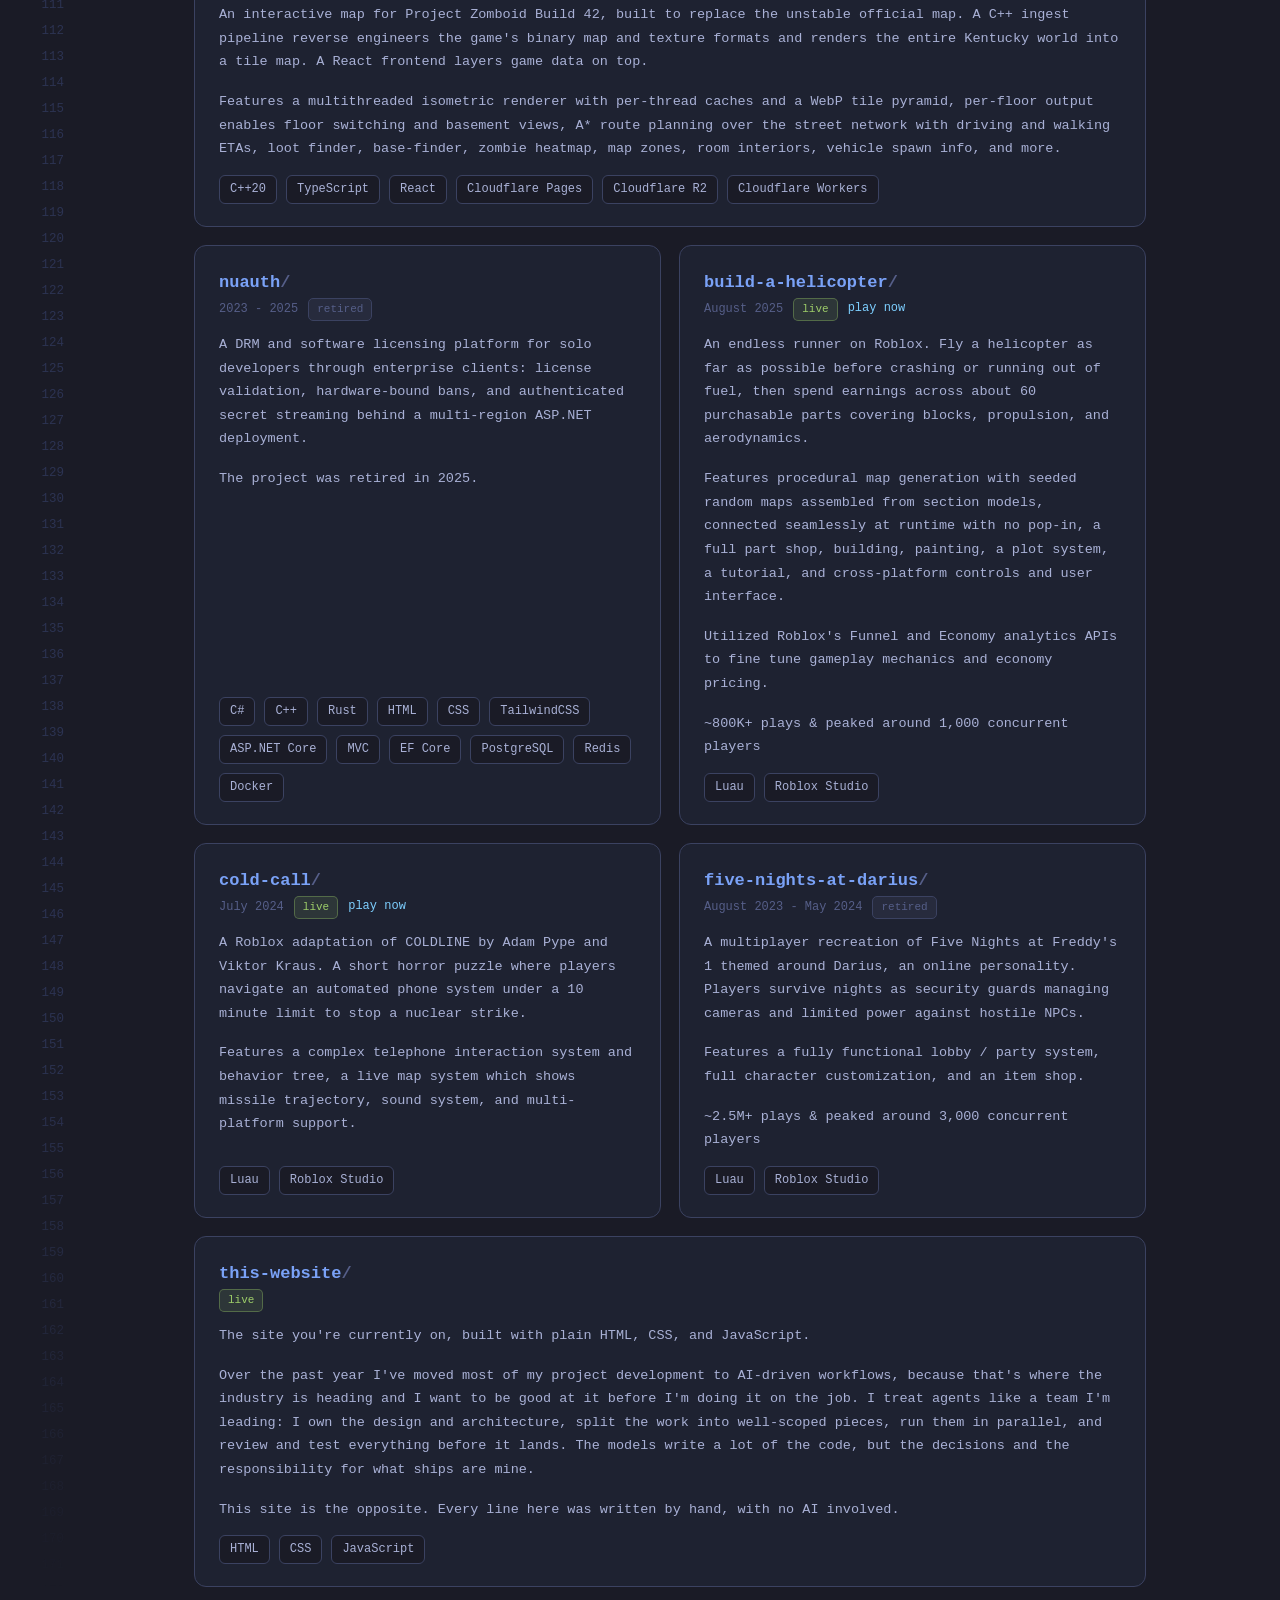
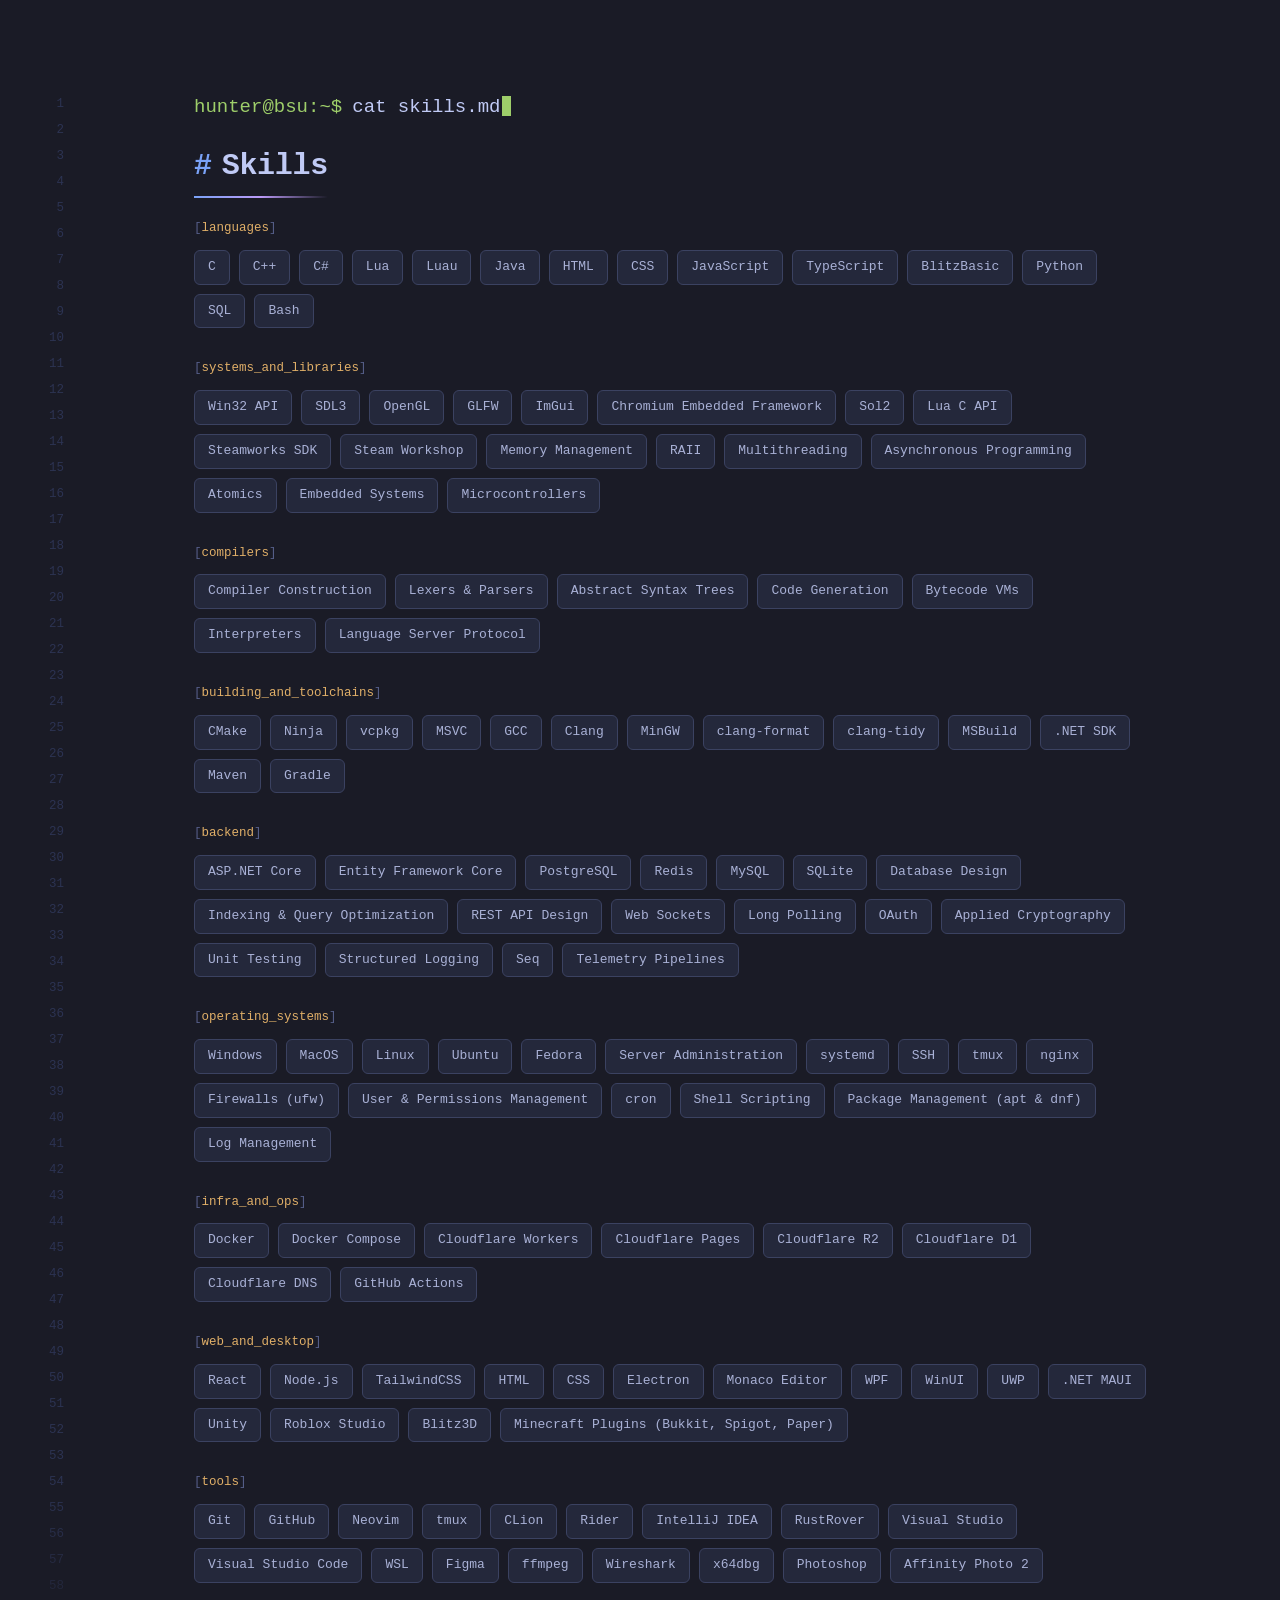
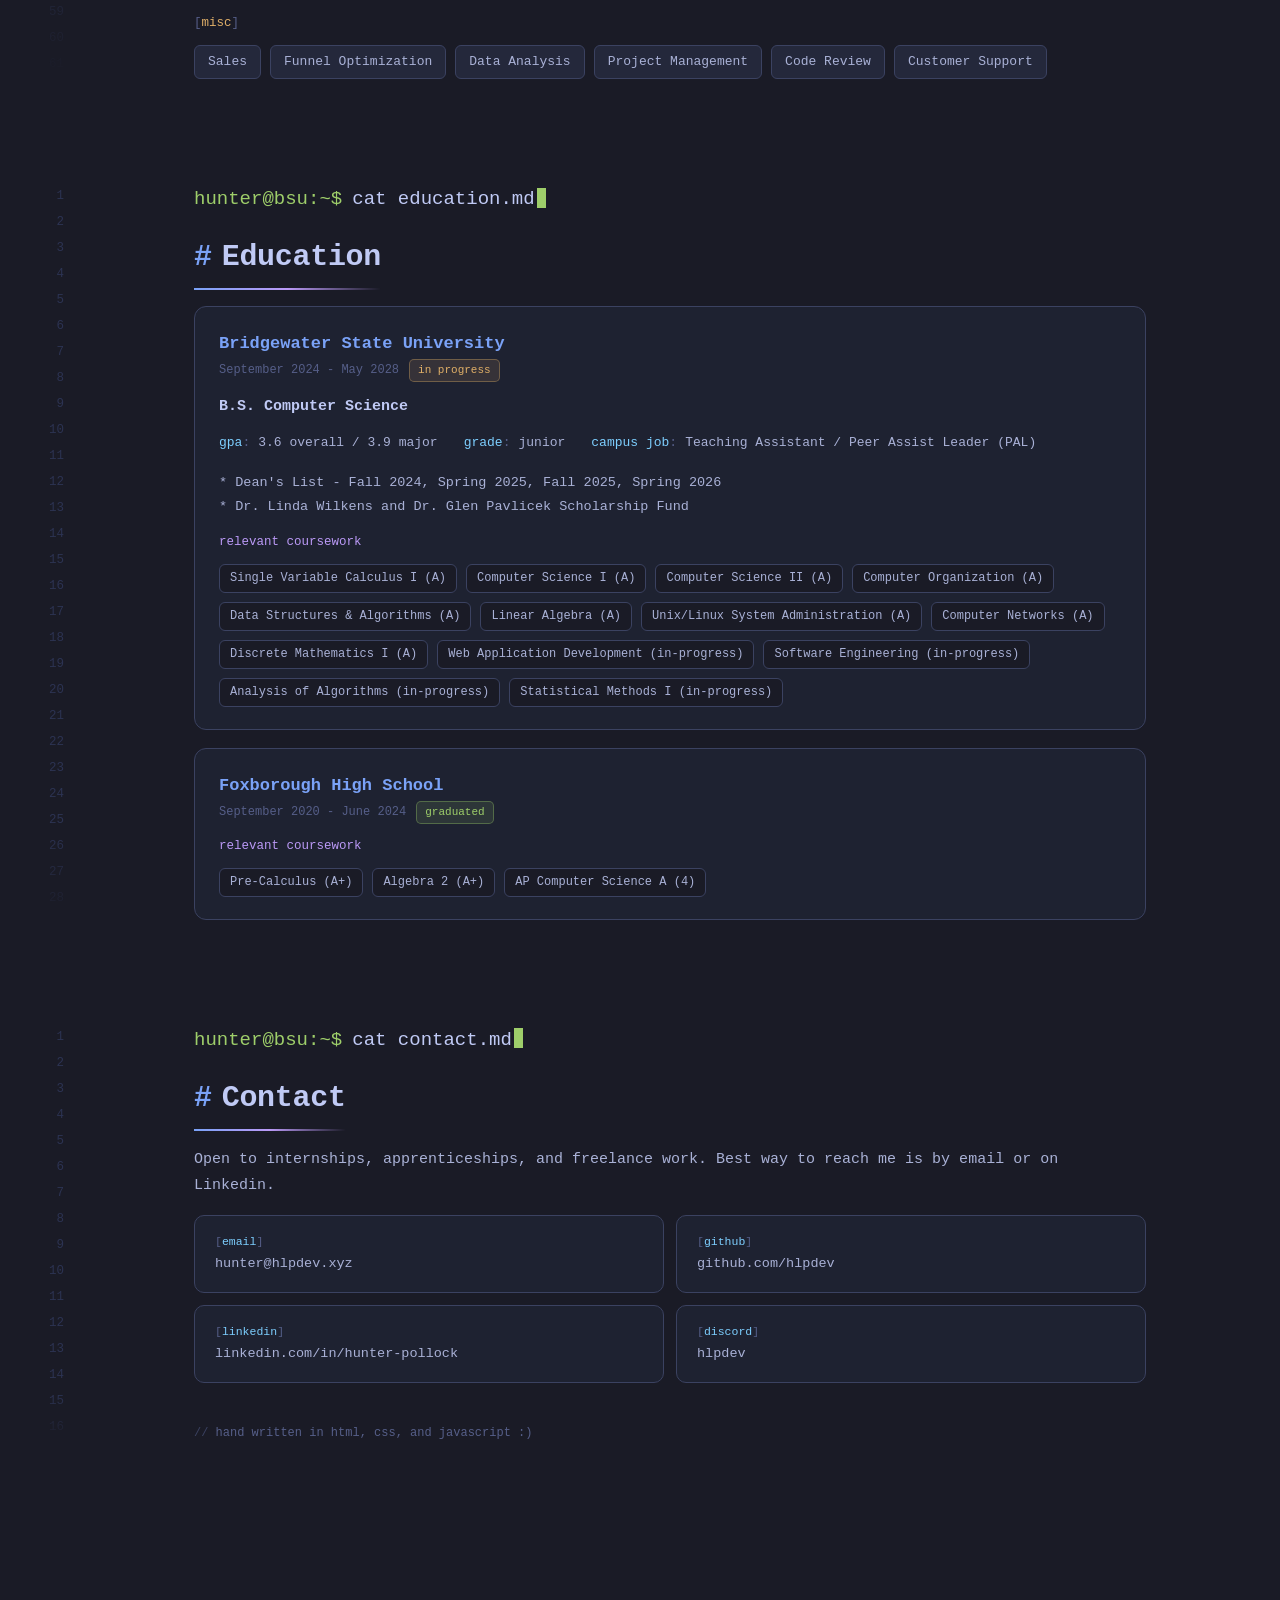
==== commit b5a3a145: "typos" ====
--- a/index.html
+++ b/index.html
@@ -84,7 +84,7 @@
 
                         <p class="indent animate-in animate-in-2">
                             <span class="indent-arrow">&gt;</span> 
-                            interests: systems programming, backend infastructure, real-time rendering and UI, 
+                            interests: systems programming, backend infrastructure, real-time rendering and UI, 
                             game development, compilers and language development
                         </p>
                     </div>
@@ -165,7 +165,7 @@
                         </div>
 
                         <p class="card-description">
-                            A from-scratch successor to Blitz3D: a statically typed BASIC-style language, it's compiler, and a full
+                            A from-scratch successor to Blitz3D: a statically typed BASIC-style language, its compiler, and a full
                             standard library, so writing a game feels as quick as it did in 2001, and the result ships as one 
                             executable with no runtime to install.
                         </p>
@@ -343,20 +343,20 @@
                             a whole row, or every server, or by being the last one standing.
                         </p>
                         <p class="card-description">
-                            Built on my own Luau framewokr: a server-authoritative rules engine whose events are replayed on every
-                            client at a set pace, schema-validated networking, replciated state stores, and ProfileStore saves. The
+                            Built on my own Luau framework: a server-authoritative rules engine whose events are replayed on every
+                            client at a set pace, schema-validated networking, replicated state stores, and ProfileStore saves. The
                             menu and game run as separate places linked by teleports, with lobby codes, a live public lobby directory,
                             one-tap Public Play matchmaking, and rejoin. Bots run on a context-aware heuristic AI that won 73% of 1,000 
-                            simulated games against it's previous version.
+                            simulated games against its previous version.
                         </p>
                         <p class="card-description">
                             Features a cosmetics economy (a rotating shop, battle passes, packs, pieces, hats, dice, music kits, 
                             animated titles, and cinematic attack effects), leaderboards with rolling 7 and 30 day windows, a full
-                            win sequence with a podium, and separate layouts for PC, phone tablet, and console.
+                            win sequence with a podium, and separate layouts for PC, phone, tablet, and console.
                         </p>
                         <p class="card-description">
                             A live-ops panel runs on Cloudflare Workers behind Roblox OAuth. It covers role-based staff access, an
-                            audit log, moderation and player tools, a catelog and shop editor, economy alarms, analytics funnels, 
+                            audit log, moderation and player tools, a catalog and shop editor, economy alarms, analytics funnels, 
                             live events pushed to every server, and Discord alerts, all connected to the game through Roblox Open
                             Cloud.
                         </p>
@@ -406,7 +406,7 @@
                             features into place. Every widget, built-ins included, is a sandboxed Luau mod 
                             loaded via the filesystem or through the Steam Workshop. Mods are written against 
                             a strictly typed API with scoped permissions. Perch Studio, a standalone mod IDE 
-                            shipped as its on Steam tool, uses Monaco with luau-lsp over our API, displays 
+                            shipped as its own Steam tool, uses Monaco with luau-lsp over our API, displays 
                             previews through Perch's real rendering system, and publishes mods straight to 
                             the Steam Workshop.
                         </p>
@@ -555,7 +555,7 @@
                         </div>
 
                         <p class="card-description">
-                            A Roblox adaption of COLDLINE by Adam Pype and Viktor Kraus.
+                            A Roblox adaptation of COLDLINE by Adam Pype and Viktor Kraus.
                             A short horror puzzle where players navigate an automated phone
                             system under a 10 minute limit to stop a nuclear strike.
                         </p>
@@ -688,7 +688,7 @@
                         <span class="tag">Memory Management</span>
                         <span class="tag">RAII</span>
                         <span class="tag">Multithreading</span>
-                        <span class="tag">Ansynchronous Programming</span>
+                        <span class="tag">Asynchronous Programming</span>
                         <span class="tag">Atomics</span>
                         <span class="tag">Embedded Systems</span>
                         <span class="tag">Microcontrollers</span>
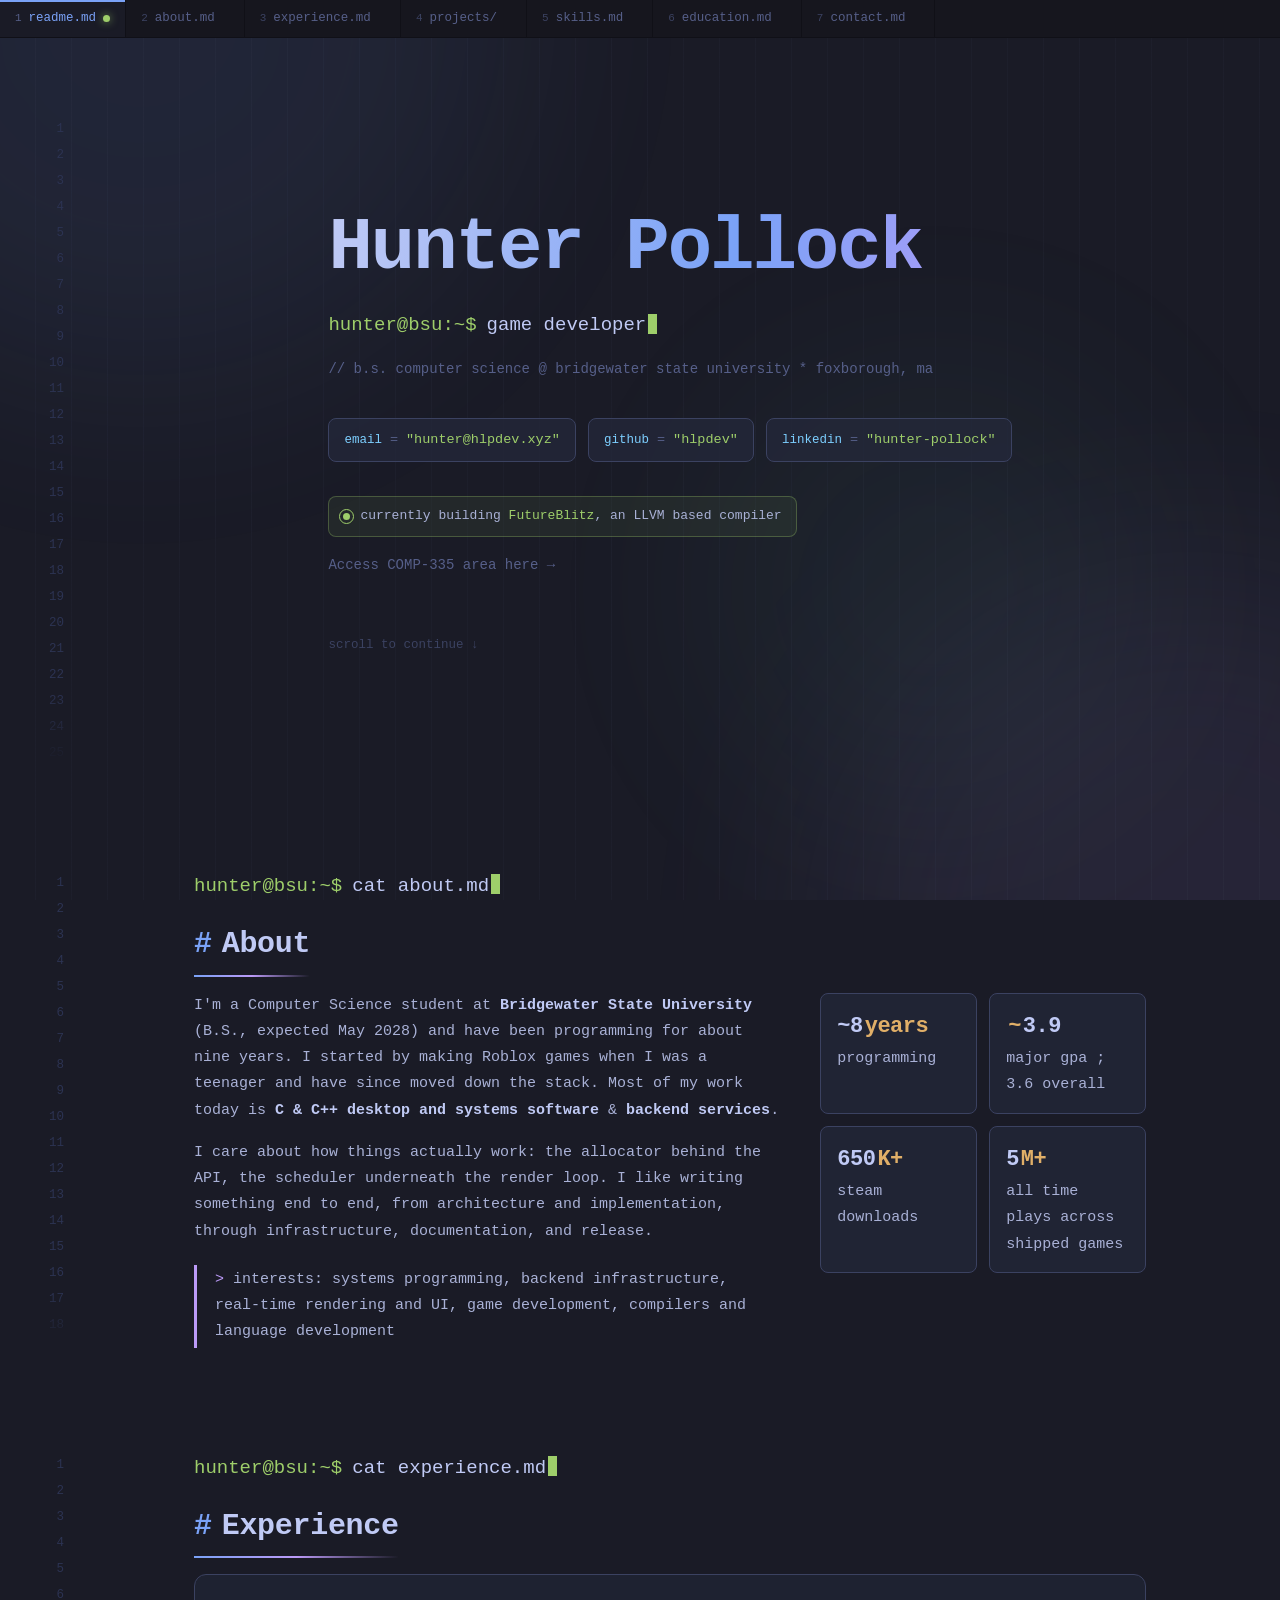
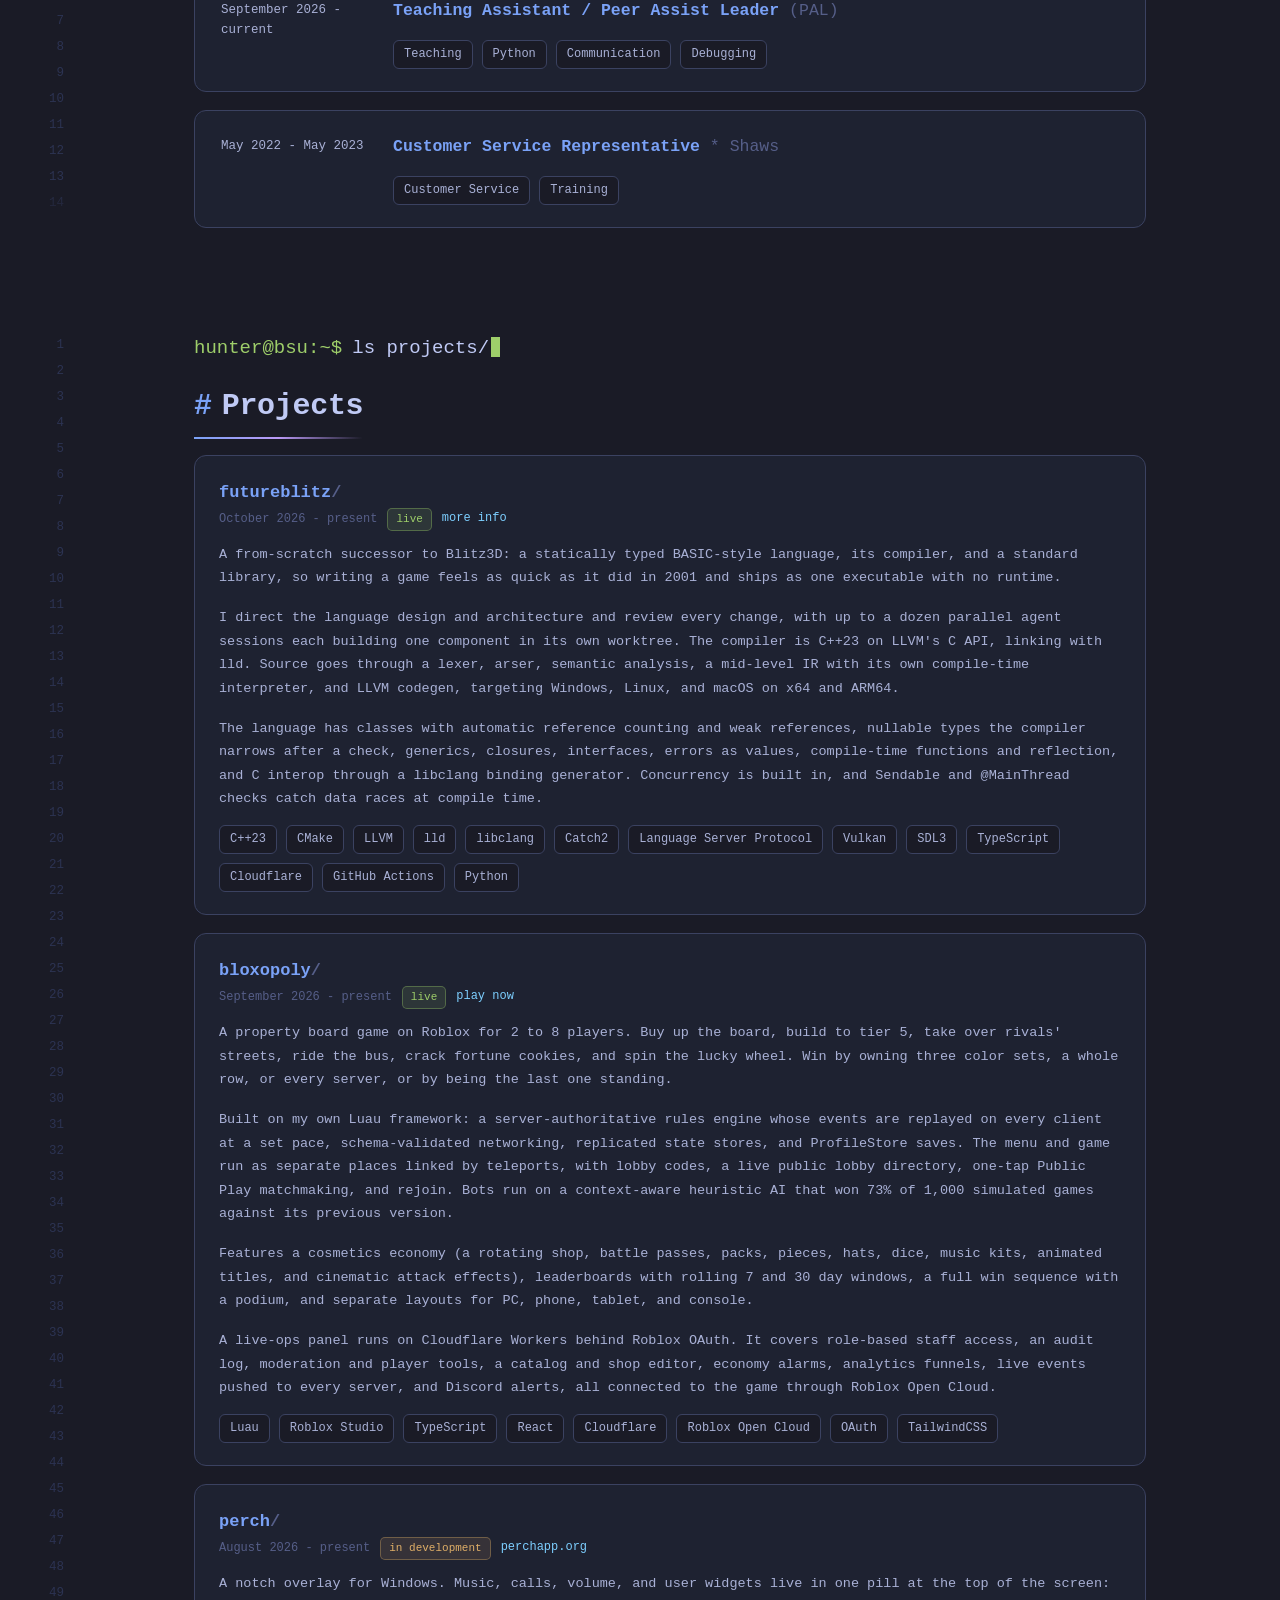
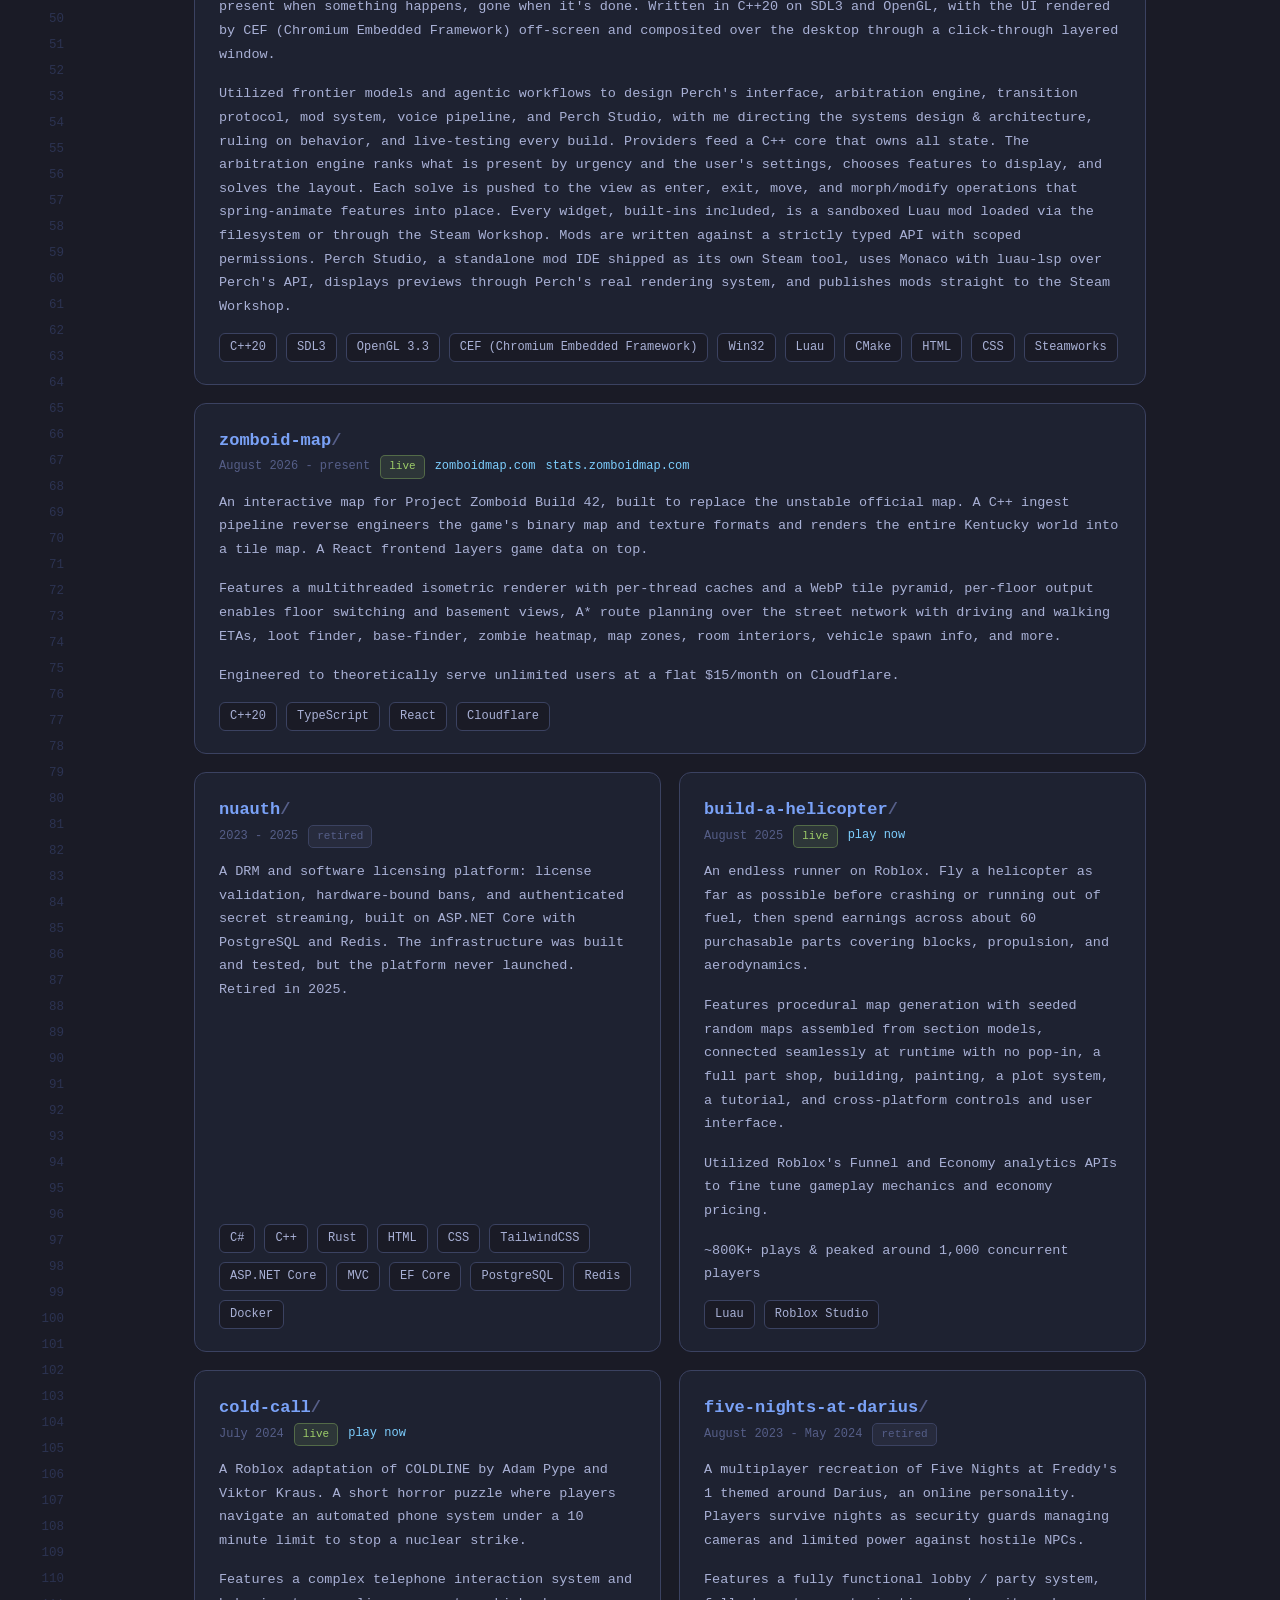
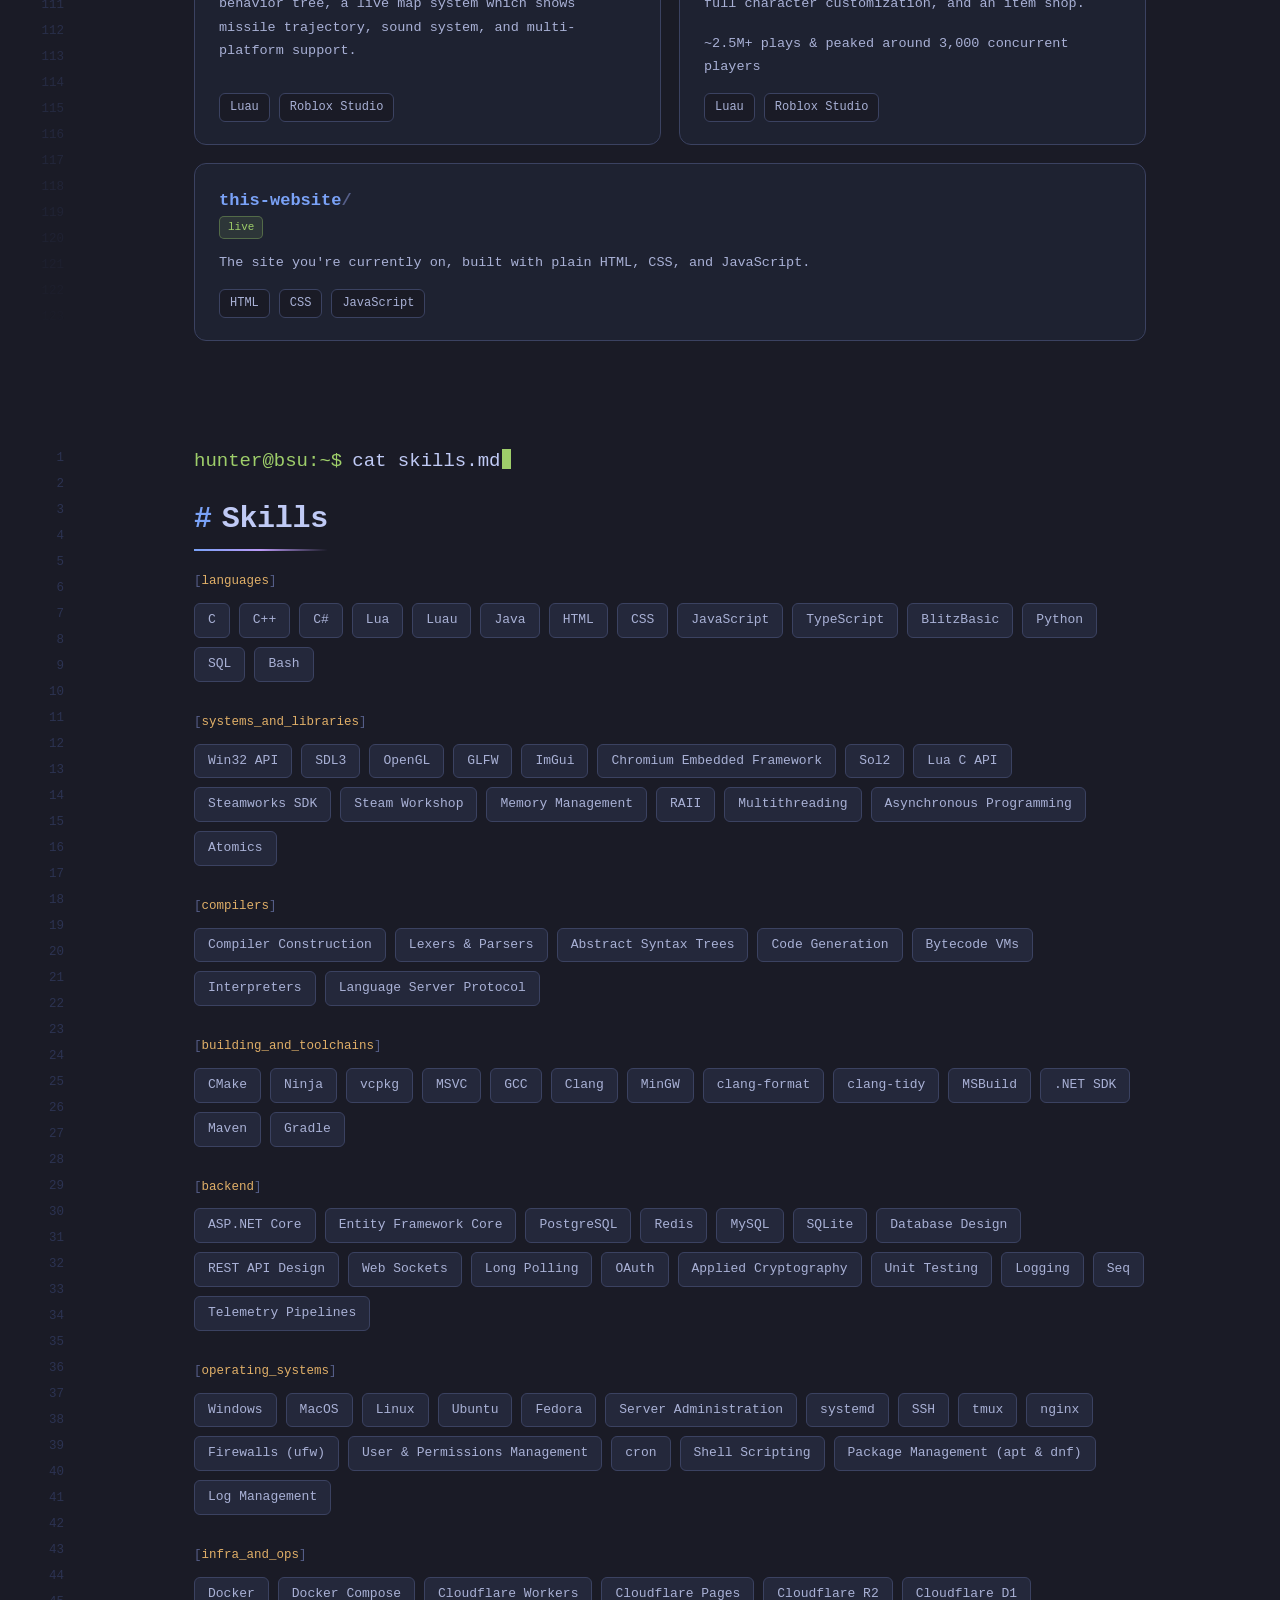
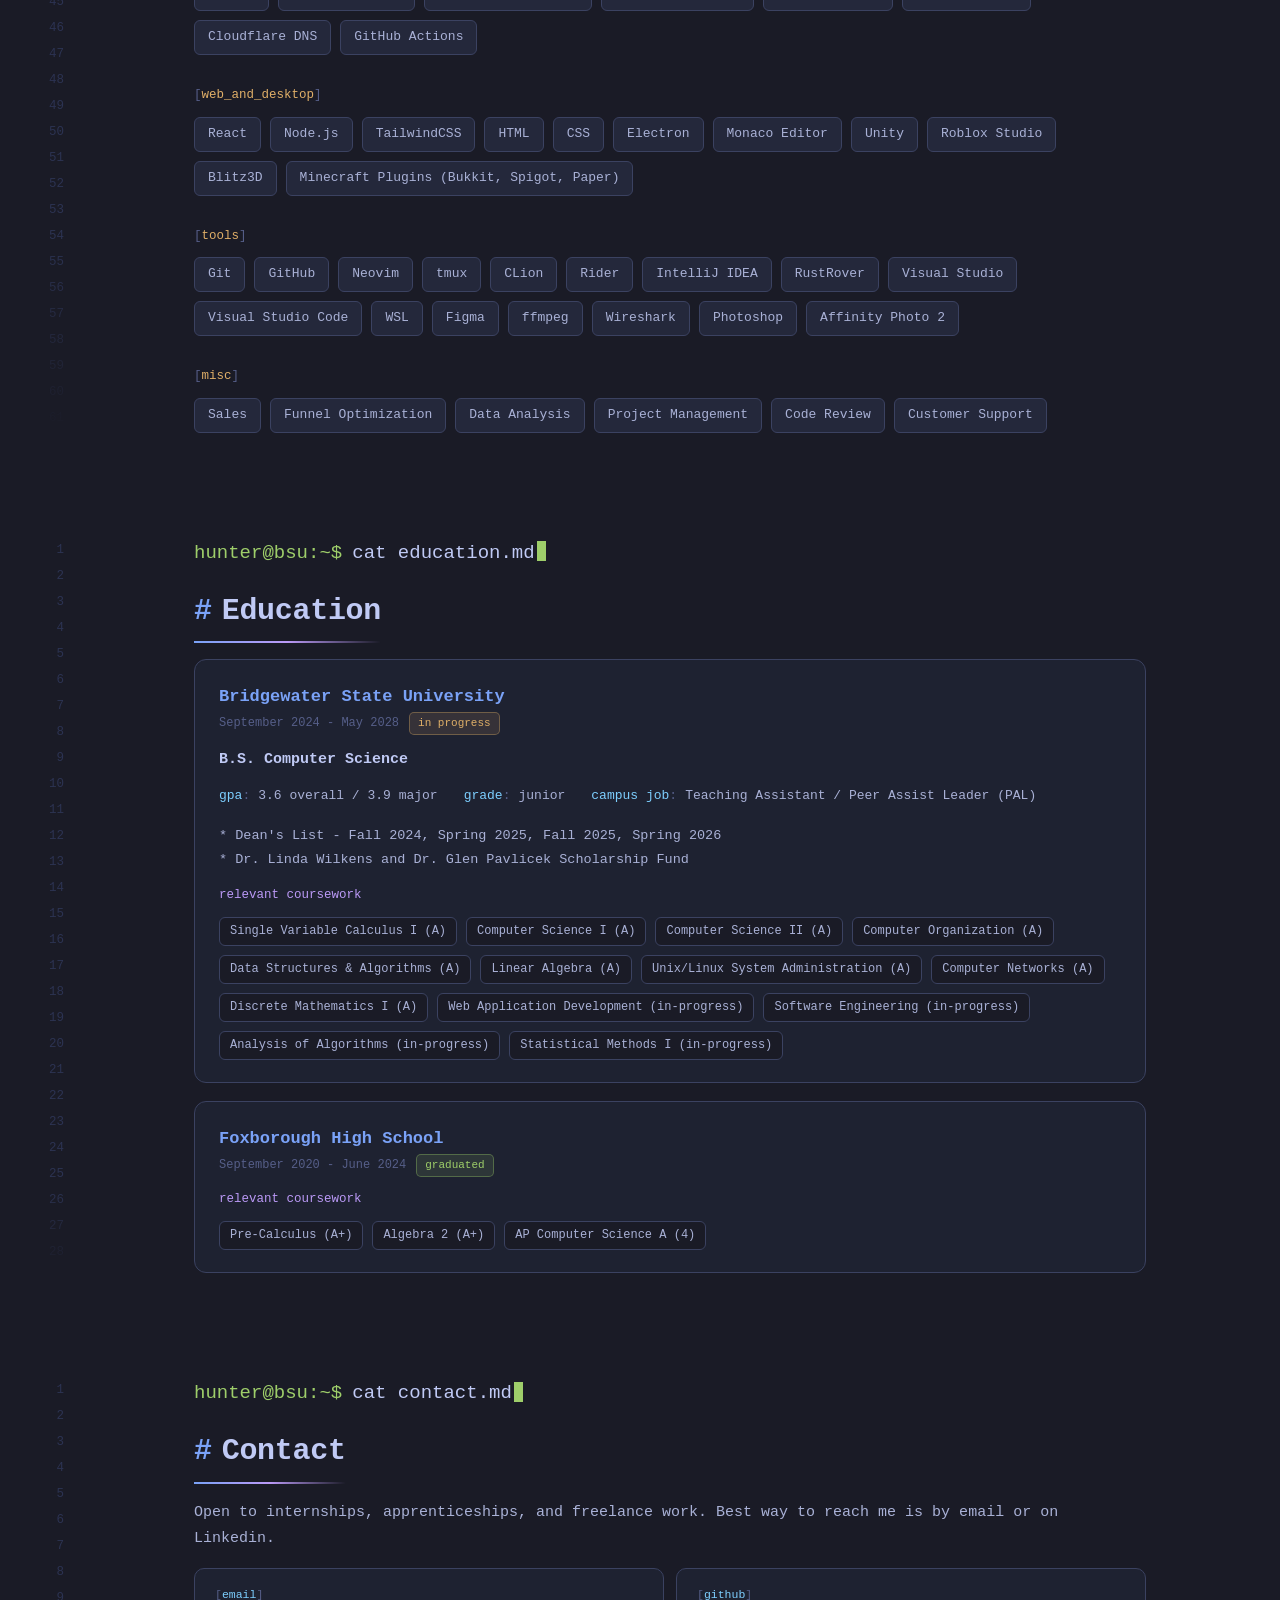
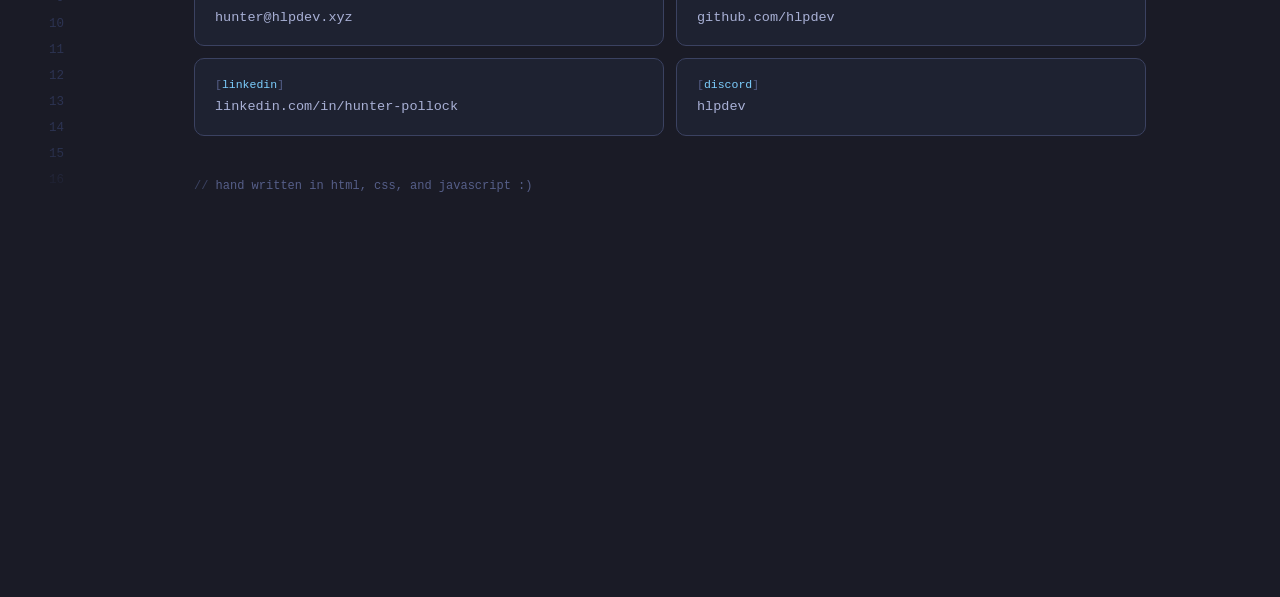
==== commit 01c92eec: "remove certain skills that i cannot confidently explain in an interview, re-phrase some project desc" ====
--- a/index.html
+++ b/index.html
@@ -70,7 +70,7 @@
                     <div>
                         <p class="animate-in">
                             I'm a Computer Science student at <strong>Bridgewater State University</strong> 
-                            (B.S., expected May 2028) and have been programming for about eight years. I 
+                            (B.S., expected May 2028) and have been programming for about nine years. I 
                             started by making Roblox games when I was a teenager and have since moved down the
                             stack. Most of my work today is <strong>C & C++ desktop and 
                             systems software</strong> & <strong>backend services</strong>.
@@ -165,163 +165,37 @@
                         </div>
 
                         <p class="card-description">
-                            A from-scratch successor to Blitz3D: a statically typed BASIC-style language, its compiler, and a full
-                            standard library, so writing a game feels as quick as it did in 2001, and the result ships as one 
-                            executable with no runtime to install.
-                        </p>
-                        <p class="card-description">
-                            Utilized frontier models and agentic workflows, with up to a dozen parallel agent sessions each building
-                            one component of the language in its own worktree, with me directing the language design and architecture,
-                            ruling on every language and library decision, and reviewing all output. The compiler is built in C++23 with
-                            LLVM's C API and links with lld. It runs source through a lexer, parser, semantic analysis, a mid-level IR
-                            with its own compile-time interpreter, and LLVM codegen, for Windows, Linux, and macOS on x64 and ARM64.
-                        </p>
-                        <p class="card-description">
-                            The core language has Structs and Classes with automatic reference counting, nullable types that the 
-                            compiler narrows after a check, and single inheritance with Abstract, Final, and Override. It has arrays
-                            and fixed arrays, Enums and @Flags, Defer, and errors as values with Throw, Try, Catch, and Finally. Weak
-                            references break cycles, and debug builds report leaked objects and point out the cycles that hold them.
-                        </p>
-                        <p class="card-description">
-                            Programs can span many files. The language adds tuples, function values and closures, generics with
-                            constraints, user-defined Operators, and Interfaces with default Methods. Extend adds members to
-                            existing types, and For In works over any sequence, with slices and ranges.
-                        </p>
-                        <p class="card-description">
-                            Code can run at compile time. Const Functions run in the compiler's own interpreter, generics can take
-                            constant values, and reflection walks a type's Fields, Methods, and attributes as the program compiles.
-                        </p>
-                        <p class="card-description">
-                            Concurrency is built in. There are threads, Atomic and Mutex types, Shared Classes, Spawn and Tasks,
-                            Parallel For, and Channels. Async and Await run over stackless coroutines, with schedulers made for
-                            game loops. The compiler's Sendable and @MainThread checks catch data races before the program ever runs.
-                        </p>
-                        <p class="card-description">
-                            Larger projects get modules with Import, From, and Public, Package, and Private visibility, and project.toml
-                            packages with native libraries. C interop covers Extern blocks, pointers under Unsafe, @CLayout structs on
-                            the C ABI of every target, and Callbacks from C. fb-bindgen turns any C header into a FutureBlitz module
-                            through libclang.
-                        </p>
-                        <p class="card-description">
-                            The standard library is written mostly in FutureBlitz itself, and every C library it uses is linked statically:
-                        </p>
-                        <ul class="card-list">
-                            <li>
-                                <b>Basics:</b> collections, formatting and parsing (with a debug form for every value), Unicode text with
-                                a built-in Char, regex, Markdown, and templates.
-                            </li>
-                            <li>
-                                <b>Math:</b> vectors, matrices, noise, and splines; big integers, decimals, and units of measure.
-                            </li>
-                            <li>
-                                <b>Data:</b> built-in Load and Save that serialize any type; JSON, MessagePack, TOML, CSV, INI, XML,
-                                and YAML; Protocol Buffers read straight from .proto files.
-                            </li>
-                            <li>
-                                <b>System:</b> streams, files, and a virtual file system with embedded assets; time zones, processes,
-                                cryptography, compression and archives, UUIDs, and SQLite.
-                            </li>
-                            <li>
-                                <b>Programs:</b> image codecs and drawing, terminal UIs, and pathfinding.
-                            </li>
-                            <li>
-                                <b>Networking:</b> TCP, UDP, IPC, and LAN discovery; TLS, an HTTP/2 client, an HTTP server with 
-                                WebSockets, and reliable UDP for multiplayer games.
-                            </li>
-                        </ul>
+                            A from-scratch successor to Blitz3D: a statically typed BASIC-style language, its compiler, and
+                            a standard library, so writing a game feels as quick as it did in 2001 and ships as one executable
+                            with no runtime.
+                        </p>
+                        <p class="card-description">
+                            I direct the language design and architecture and review every change, with up to a dozen parallel
+                            agent sessions each building one component in its own worktree. The compiler is C++23 on LLVM's C API,
+                            linking with lld. Source goes through a lexer, arser, semantic analysis, a mid-level IR with its own
+                            compile-time interpreter, and LLVM codegen, targeting Windows, Linux, and macOS on x64 and ARM64.
+                        </p>
+                        <p class="card-description">
+                            The language has classes with automatic reference counting and weak references, nullable types the
+                            compiler narrows after a check, generics, closures, interfaces, errors as values, compile-time functions
+                            and reflection, and C interop through a libclang binding generator. Concurrency is built in, and Sendable
+                            and @MainThread checks catch data races at compile time.
+                        </p>
 
                         <div class="tags">
                             <span class="tag">C++23</span>
                             <span class="tag">CMake</span>
-                            <span class="tag">Ninja</span>
                             <span class="tag">LLVM</span>
                             <span class="tag">lld</span>
                             <span class="tag">libclang</span>
-                            <span class="tag">GCC</span>
-                            <span class="tag">MinGW-w64</span>
-                            <span class="tag">Clang</span>
-                            <span class="tag">clang-format</span>
-                            <span class="tag">clang-tidy</span>
                             <span class="tag">Catch2</span>
-                            <span class="tag">toml++</span>
-                            <span class="tag">fast_float</span>
+                            <span class="tag">Language Server Protocol</span>
+                            <span class="tag">Vulkan</span>
+                            <span class="tag">SDL3</span>
+                            <span class="tag">TypeScript</span>
+                            <span class="tag">Cloudflare</span>
+                            <span class="tag">GitHub Actions</span>
                             <span class="tag">Python</span>
-                            <span class="tag">Git</span>
-                            <span class="tag">GitHub</span>
-                            <span class="tag">GitHub Actions</span>
-                            <span class="tag">WSL</span>
-                            <span class="tag">libuv</span>
-                            <span class="tag">mbedTLS</span>
-                            <span class="tag">libcurl</span>
-                            <span class="tag">nghttp2</span>
-                            <span class="tag">SQLite</span>
-                            <span class="tag">zlib-ng</span>
-                            <span class="tag">zstd</span>
-                            <span class="tag">LZ4</span>
-                            <span class="tag">liblzma</span>
-                            <span class="tag">minizip-ng</span>
-                            <span class="tag">libtommath</span>
-                            <span class="tag">mpdecimal</span>
-                            <span class="tag">IANA tzdata</span>
-                            <span class="tag">xxHash</span>
-                            <span class="tag">BLAKE3</span>
-                            <span class="tag">Argon2</span>
-                            <span class="tag">crypt_blowfish</span>
-                            <span class="tag">Monocypher</span>
-                            <span class="tag">utf8proc</span>
-                            <span class="tag">PCRE2</span>
-                            <span class="tag">md4c</span>
-                            <span class="tag">stb_image</span>
-                            <span class="tag">libwebp</span>
-                            <span class="tag">nanosvg</span>
-                            <span class="tag">Protocol Buffers</span>
-                            <span class="tag">JSON</span>
-                            <span class="tag">MessagePack</span>
-                            <span class="tag">TOML</span>
-                            <span class="tag">YAML</span>
-                            <span class="tag">XML</span>
-                            <span class="tag">WebSockets</span>
-                            <span class="tag">ACME</span>
-                            <span class="tag">HTTP/2</span>
-                            <span class="tag">TLS</span>
-                            <span class="tag">mDNS</span>
-                            <span class="tag">Language Server Protocol</span>
-                            <span class="tag">VS Code Extensions</span>
-                            <span class="tag">Cloudflare Workers</span>
-                            <span class="tag">Cloudflare R2</span>
-                            <span class="tag">Cloudflare D1</span>
-                            <span class="tag">Cloudflare Durable Objects</span>
-                            <span class="tag">Cloudflare Queues</span>
-                            <span class="tag">Cloudflare Containers</span>
-                            <span class="tag">Cloudflare Workers Analytics Engine</span>
-                            <span class="tag">Cloudflare Email Service</span>
-                            <span class="tag">Cloudflare Turnstile</span>
-                            <span class="tag">Astro</span>
-                            <span class="tag">MDX</span>
-                            <span class="tag">Shiki</span>
-                            <span class="tag">Pagefind</span>
-                            <span class="tag">Svelte 5</span>
-                            <span class="tag">CodeMirror 6</span>
-                            <span class="tag">TypeScript</span>
-                            <span class="tag">pnpm</span>
-                            <span class="tag">Hono</span>
-                            <span class="tag">Drizzle ORM</span>
-                            <span class="tag">Zod</span>
-                            <span class="tag">SimpleWebAuthn</span>
-                            <span class="tag">WebAuthn</span>
-                            <span class="tag">Arctic</span>
-                            <span class="tag">OAuth</span>
-                            <span class="tag">OIDC</span>
-                            <span class="tag">Vulkan</span>
-                            <span class="tag">MoltenVK</span>
-                            <span class="tag">SDL3</span>
-                            <span class="tag">Jolt Physics</span>
-                            <span class="tag">miniaudio</span>
-                            <span class="tag">fastgltf</span>
-                            <span class="tag">glTF 2.0</span>
-                            <span class="tag">KTX2</span>
-                            <span class="tag">Compiler Construction</span>
-                            <span class="tag">Language Design</span>
                         </div>
                     </div>
 
@@ -366,11 +240,7 @@
                             <span class="tag">Roblox Studio</span>
                             <span class="tag">TypeScript</span>
                             <span class="tag">React</span>
-                            <span class="tag">Hono</span>
-                            <span class="tag">Cloudflare Workers</span>
-                            <span class="tag">Cloudflare D1</span>
-                            <span class="tag">Cloudflare R2</span>
-                            <span class="tag">Durable Objects</span>
+                            <span class="tag">Cloudflare</span>
                             <span class="tag">Roblox Open Cloud</span>
                             <span class="tag">OAuth</span>
                             <span class="tag">TailwindCSS</span>
@@ -406,7 +276,7 @@
                             features into place. Every widget, built-ins included, is a sandboxed Luau mod 
                             loaded via the filesystem or through the Steam Workshop. Mods are written against 
                             a strictly typed API with scoped permissions. Perch Studio, a standalone mod IDE 
-                            shipped as its own Steam tool, uses Monaco with luau-lsp over our API, displays 
+                            shipped as its own Steam tool, uses Monaco with luau-lsp over Perch's API, displays 
                             previews through Perch's real rendering system, and publishes mods straight to 
                             the Steam Workshop.
                         </p>
@@ -454,13 +324,16 @@
                             map zones, room interiors, vehicle spawn info, and more.
                         </p>
 
+                        <p class="card-description">
+                            Engineered to theoretically serve unlimited users at a flat 
+                            $15/month on Cloudflare.
+                        </p>
+
                         <div class="tags">
                             <span class="tag">C++20</span>
                             <span class="tag">TypeScript</span>
                             <span class="tag">React</span>
-                            <span class="tag">Cloudflare Pages</span>
-                            <span class="tag">Cloudflare R2</span>
-                            <span class="tag">Cloudflare Workers</span>
+                            <span class="tag">Cloudflare</span>
                         </div>
                     </div>
 
@@ -476,13 +349,10 @@
                         </div>
 
                         <p class="card-description">
-                            A DRM and software licensing platform for solo developers through enterprise 
-                            clients: license validation, hardware-bound bans, and authenticated secret 
-                            streaming behind a multi-region ASP.NET deployment.
-                        </p>
-
-                        <p class="card-description">
-                            The project was retired in 2025.
+                            A DRM and software licensing platform: license validation, hardware-bound bans, 
+                            and authenticated secret streaming, built on ASP.NET Core with PostgreSQL and 
+                            Redis. The infrastructure was built and tested, but the platform never launched. 
+                            Retired in 2025.
                         </p>
 
                         <div class="tags">
@@ -617,18 +487,6 @@
 
                         <p class="card-description">
                             The site you're currently on, built with plain HTML, CSS, and JavaScript.
-                        </p>
-
-                        <p class="card-description">
-                            Over the past year I've moved most of my project development to AI-driven workflows, because
-                            that's where the industry is heading and I want to be good at it before I'm doing it on the job.
-                            I treat agents like a team I'm leading: I own the design and architecture, split the work into
-                            well-scoped pieces, run them in parallel, and review and test everything before it lands. The
-                            models write a lot of the code, but the decisions and the responsibility for what ships are mine.
-                        </p>
-
-                        <p class="card-description">
-                            This site is the opposite. Every line here was written by hand, with no AI involved.
                         </p>
 
                         <div class="tags">
@@ -690,8 +548,6 @@
                         <span class="tag">Multithreading</span>
                         <span class="tag">Asynchronous Programming</span>
                         <span class="tag">Atomics</span>
-                        <span class="tag">Embedded Systems</span>
-                        <span class="tag">Microcontrollers</span>
                     </div>
                 </div>
 
@@ -740,14 +596,13 @@
                         <span class="tag">MySQL</span>
                         <span class="tag">SQLite</span>
                         <span class="tag">Database Design</span>
-                        <span class="tag">Indexing & Query Optimization</span>
                         <span class="tag">REST API Design</span>
                         <span class="tag">Web Sockets</span>
                         <span class="tag">Long Polling</span>
                         <span class="tag">OAuth</span>
                         <span class="tag">Applied Cryptography</span>
                         <span class="tag">Unit Testing</span>
-                        <span class="tag">Structured Logging</span>
+                        <span class="tag">Logging</span>
                         <span class="tag">Seq</span>
                         <span class="tag">Telemetry Pipelines</span>
                     </div>
@@ -803,10 +658,6 @@
                         <span class="tag">CSS</span>
                         <span class="tag">Electron</span>
                         <span class="tag">Monaco Editor</span>
-                        <span class="tag">WPF</span>
-                        <span class="tag">WinUI</span>
-                        <span class="tag">UWP</span>
-                        <span class="tag">.NET MAUI</span>
                         <span class="tag">Unity</span>
                         <span class="tag">Roblox Studio</span>
                         <span class="tag">Blitz3D</span>
@@ -832,7 +683,6 @@
                         <span class="tag">Figma</span>
                         <span class="tag">ffmpeg</span>
                         <span class="tag">Wireshark</span>
-                        <span class="tag">x64dbg</span>
                         <span class="tag">Photoshop</span>
                         <span class="tag">Affinity Photo 2</span>
                     </div>
